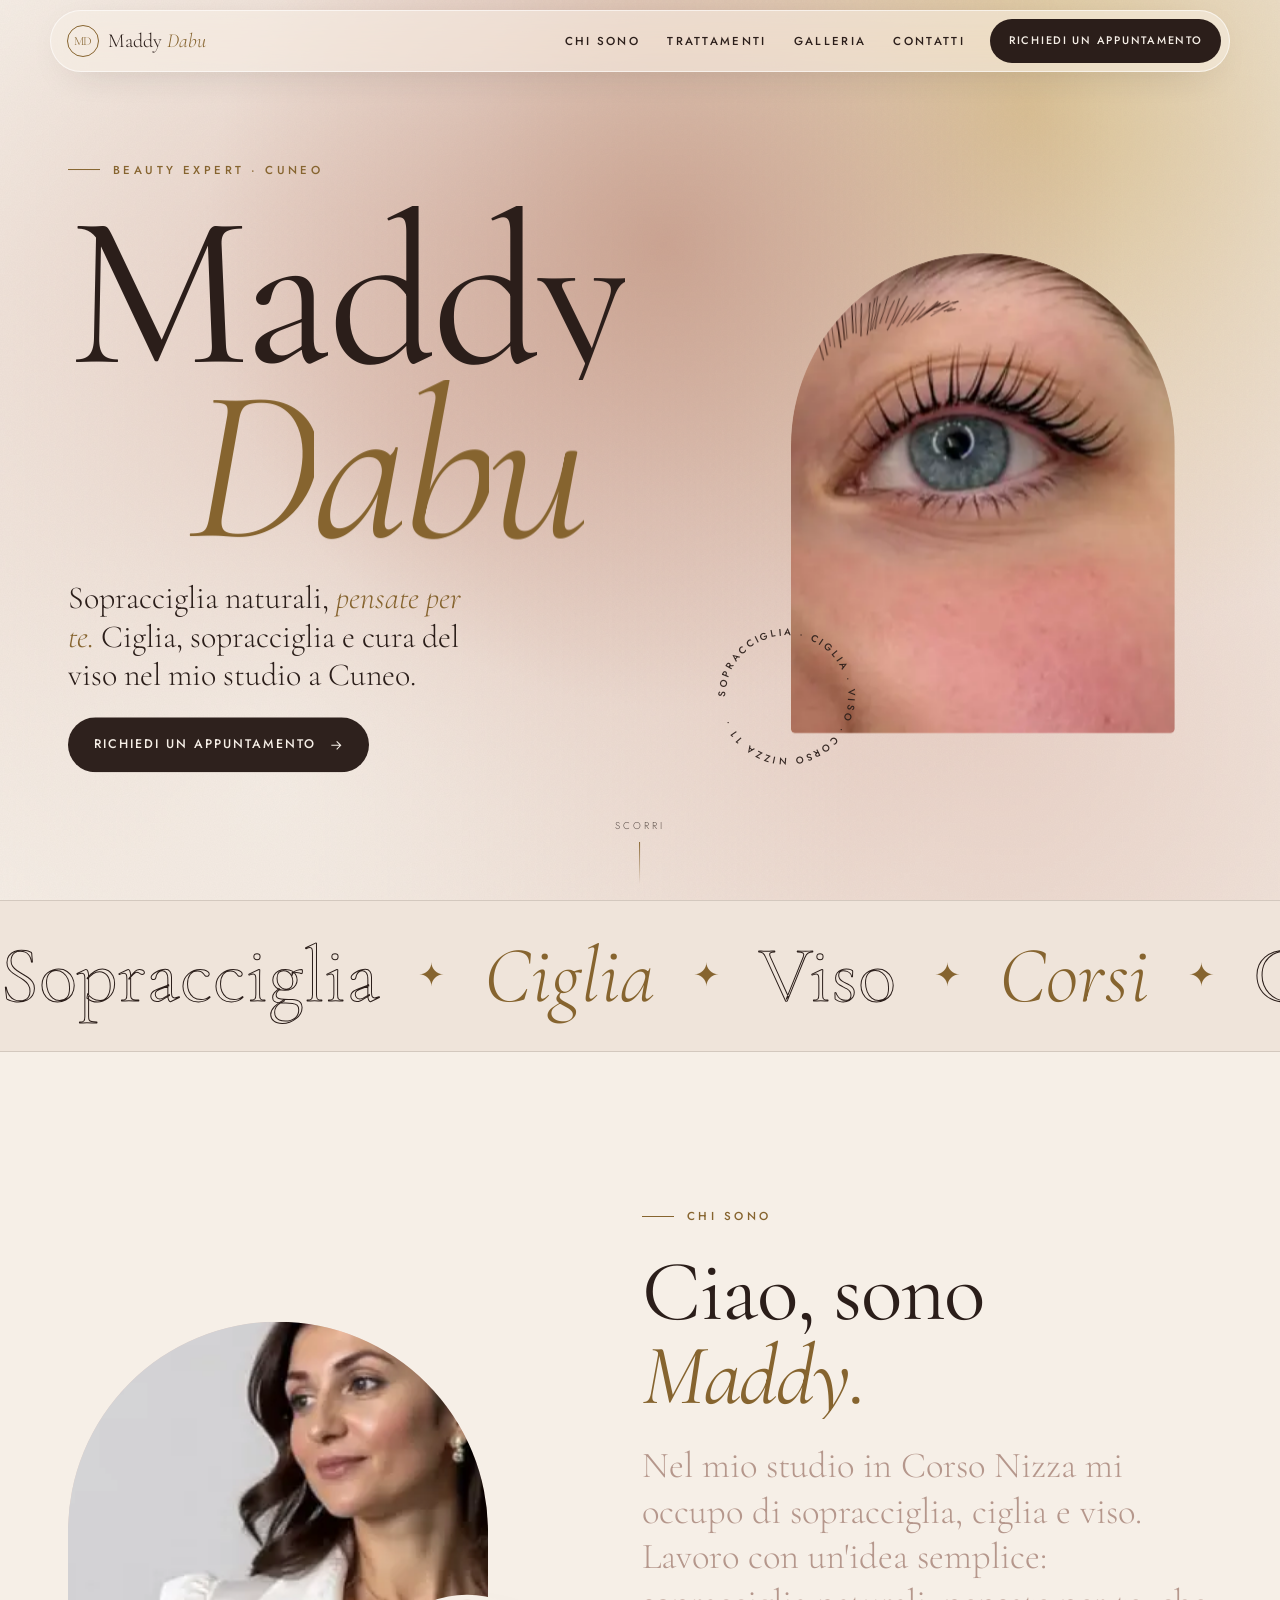
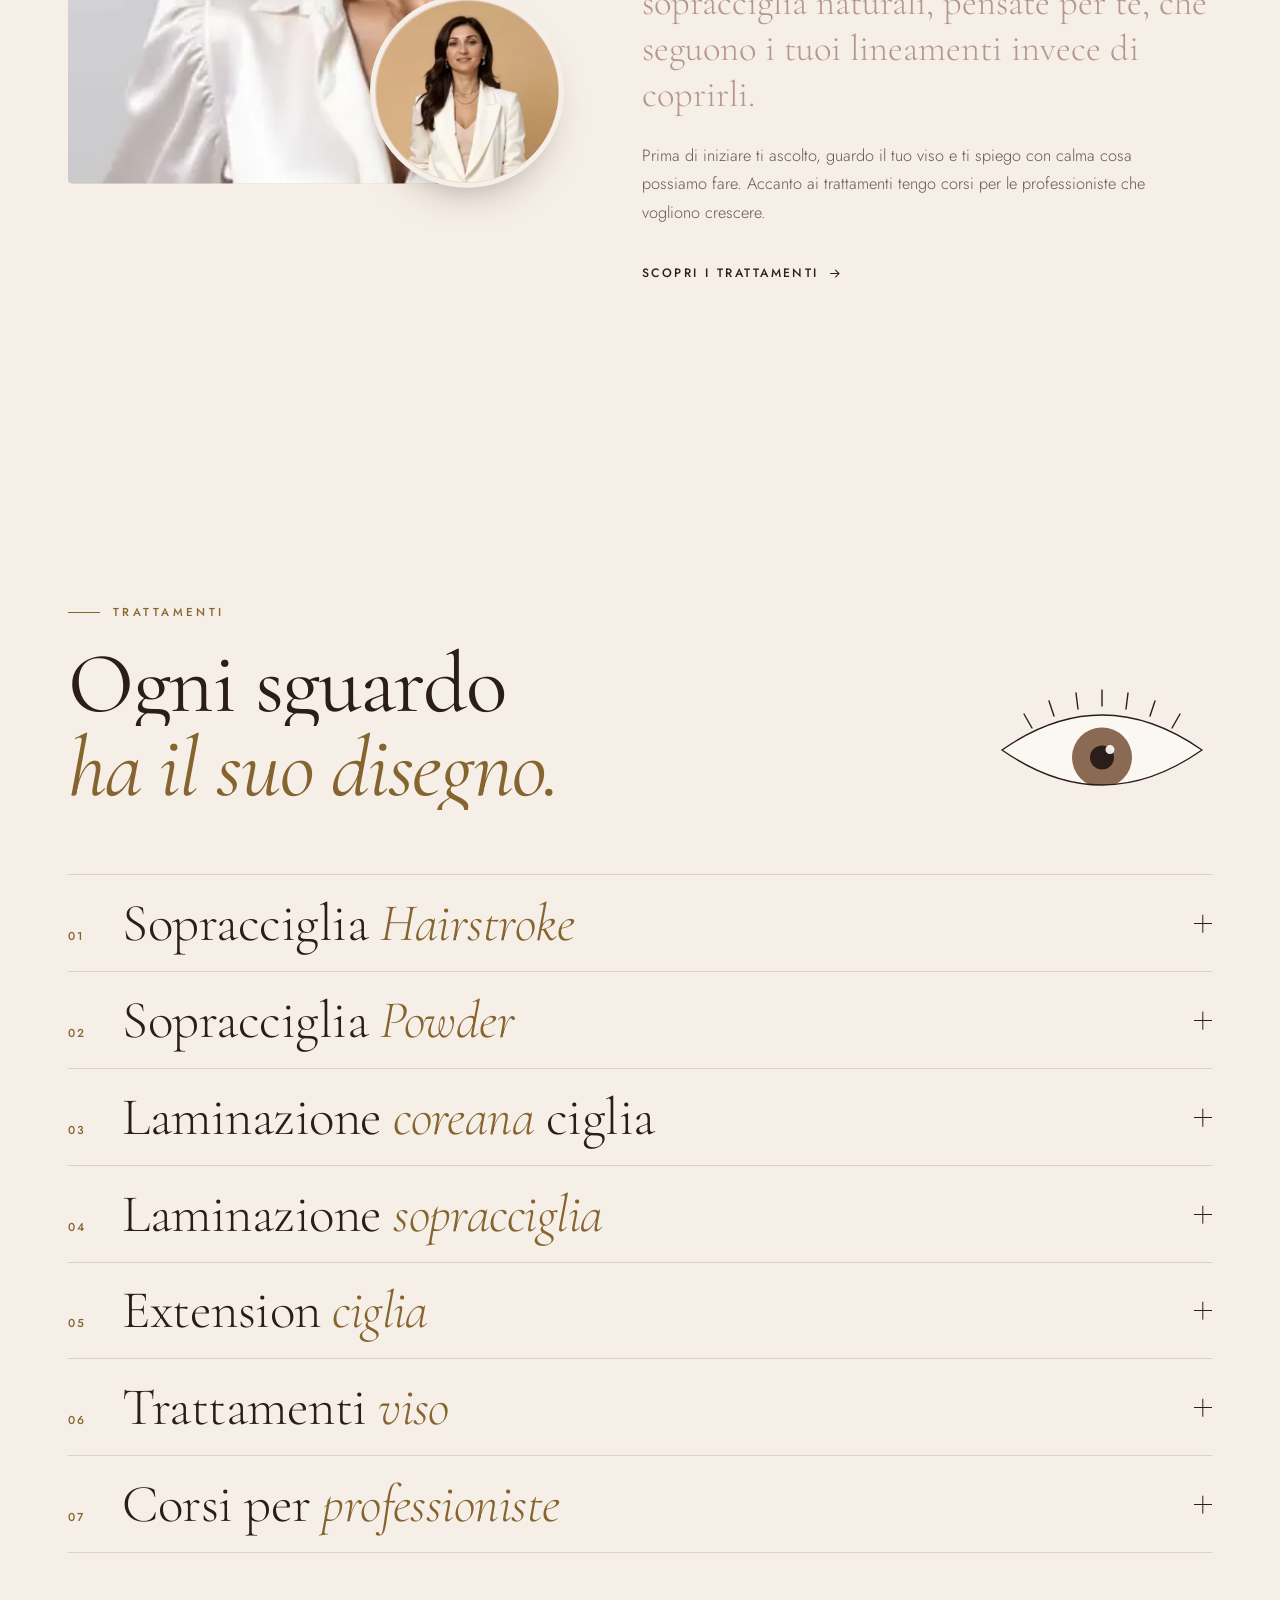
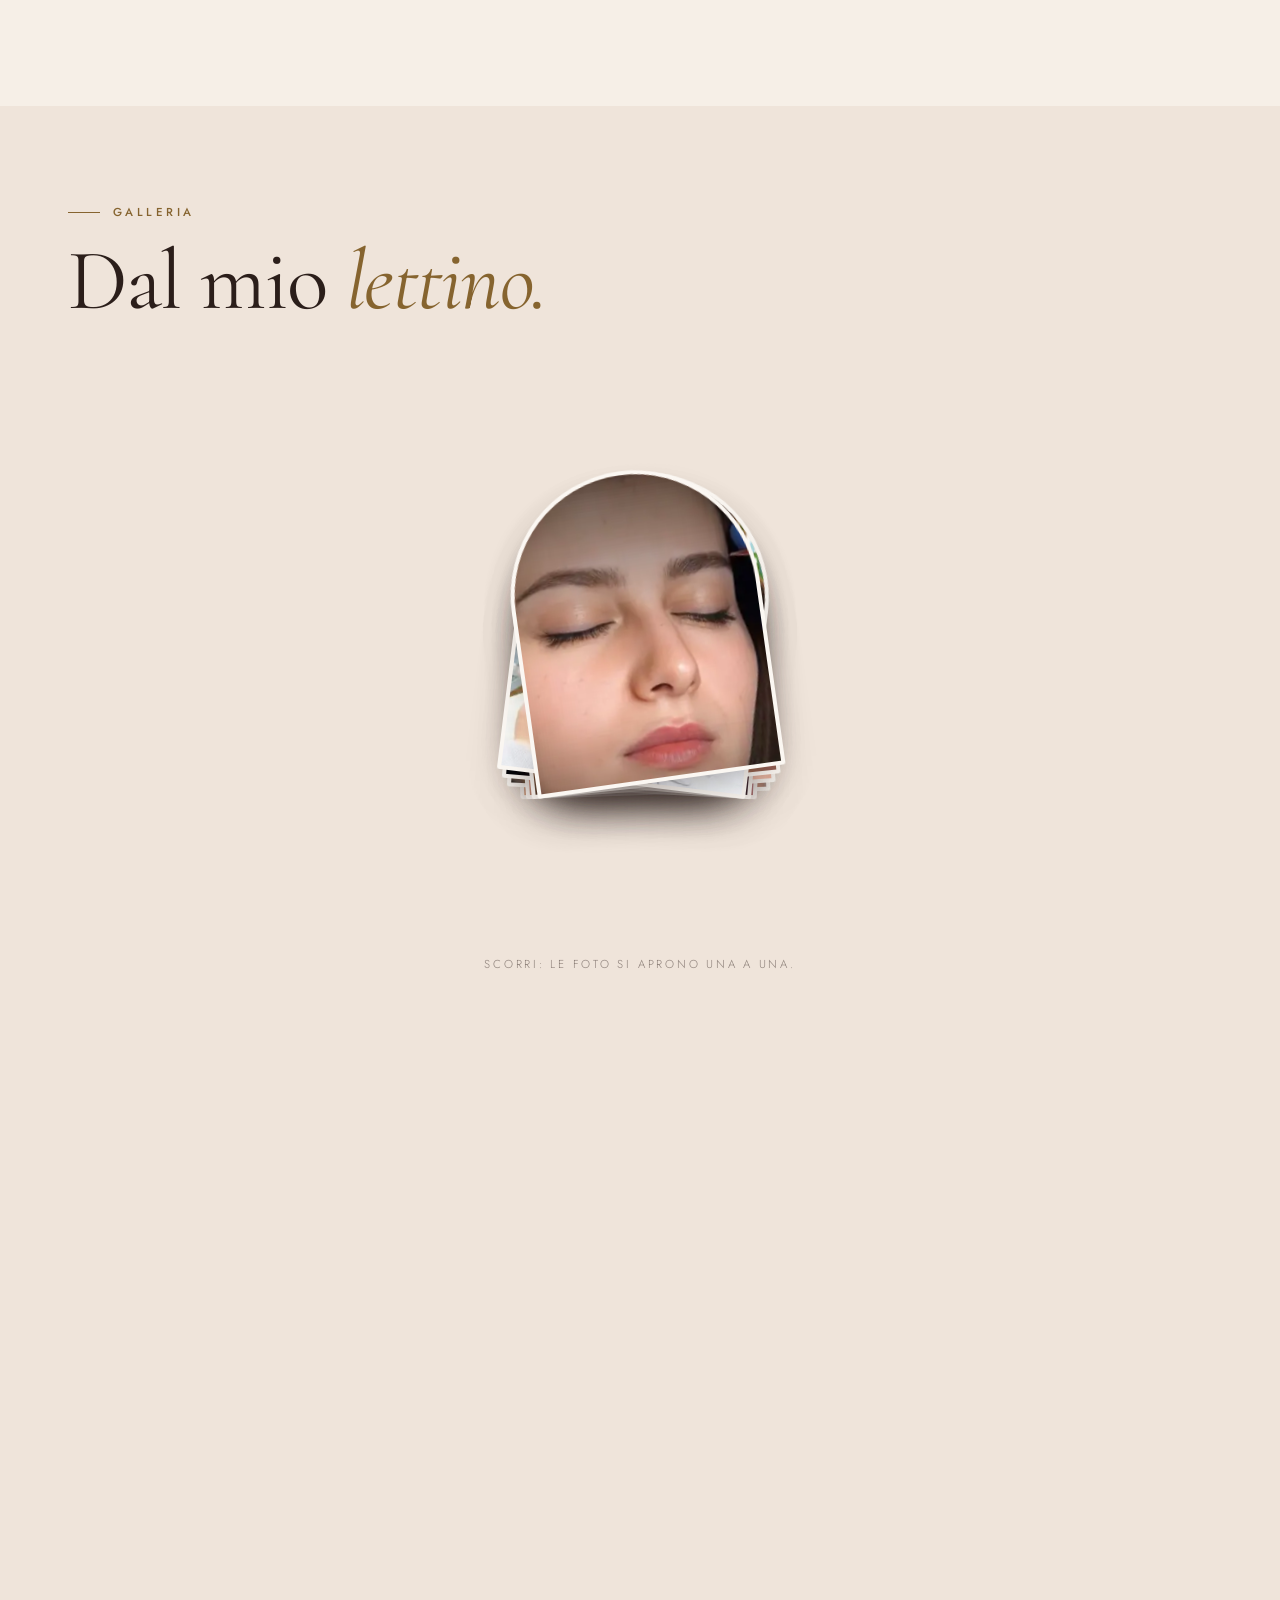
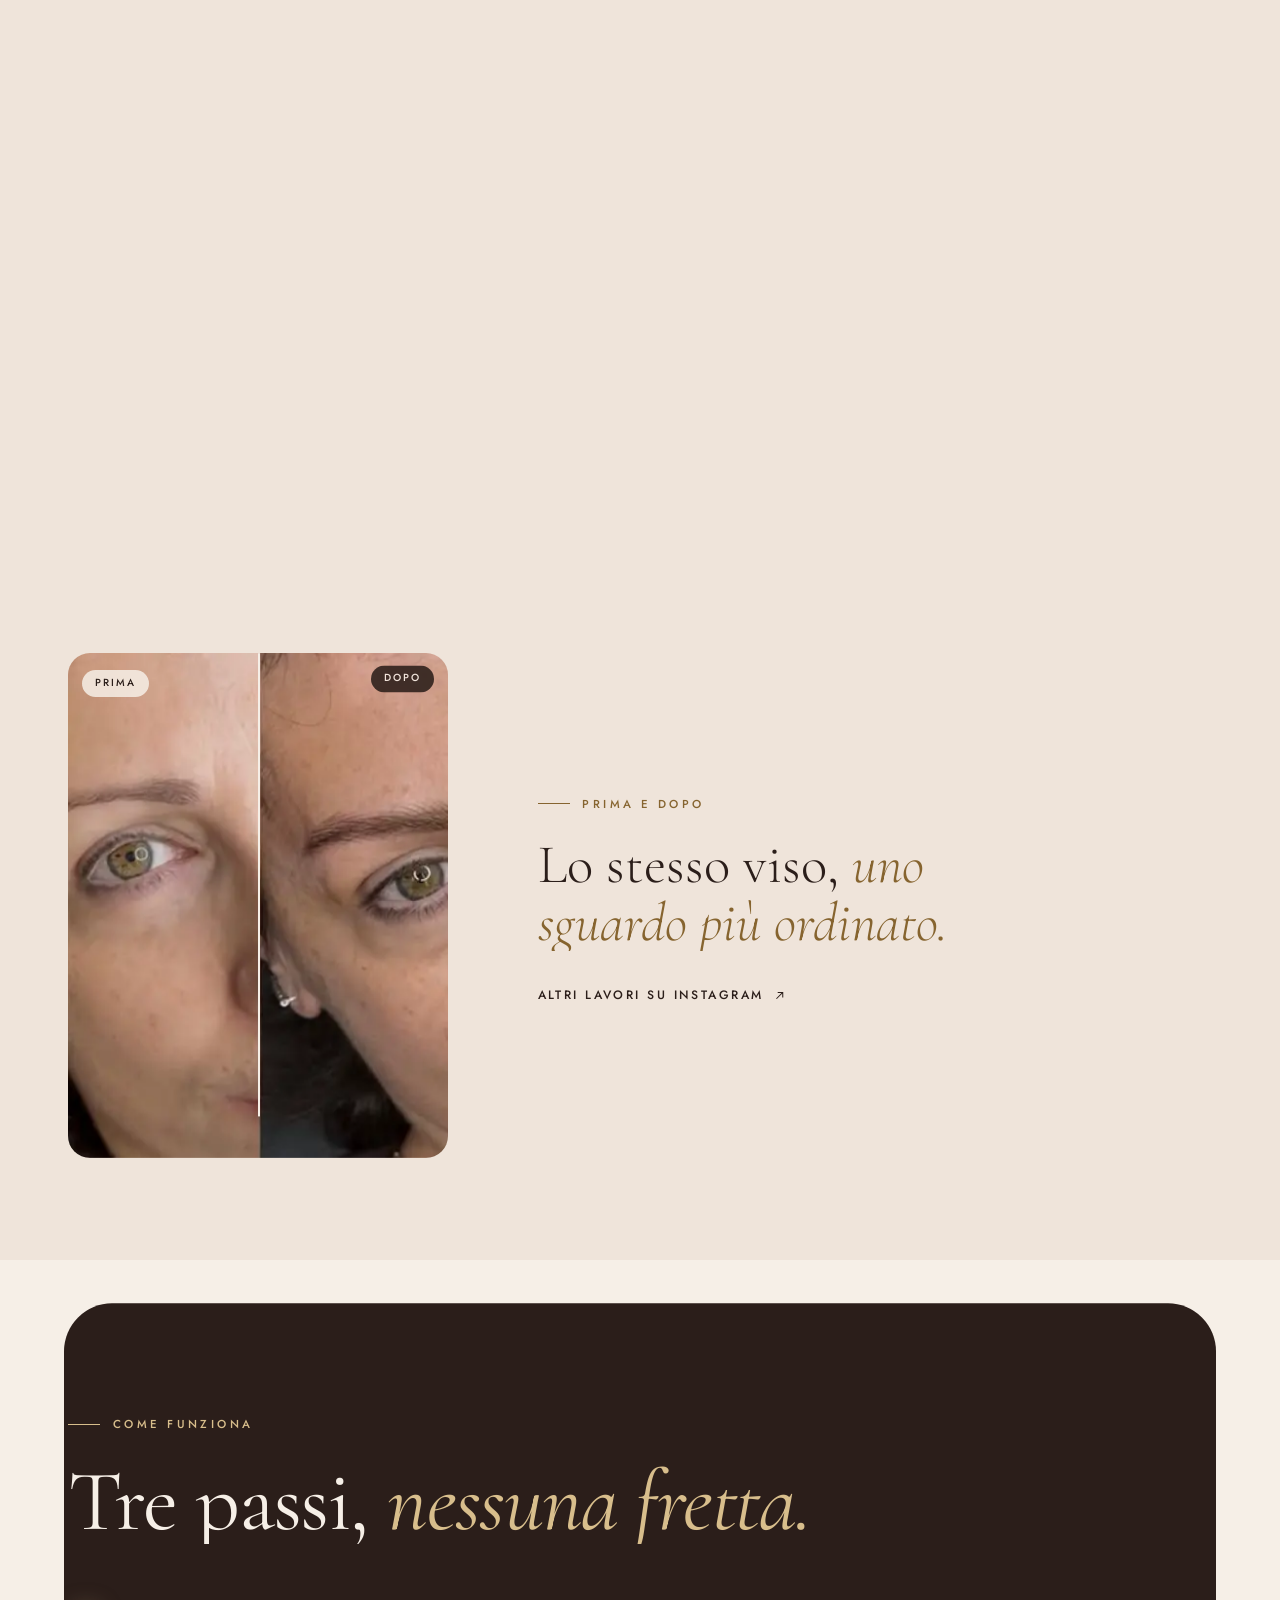
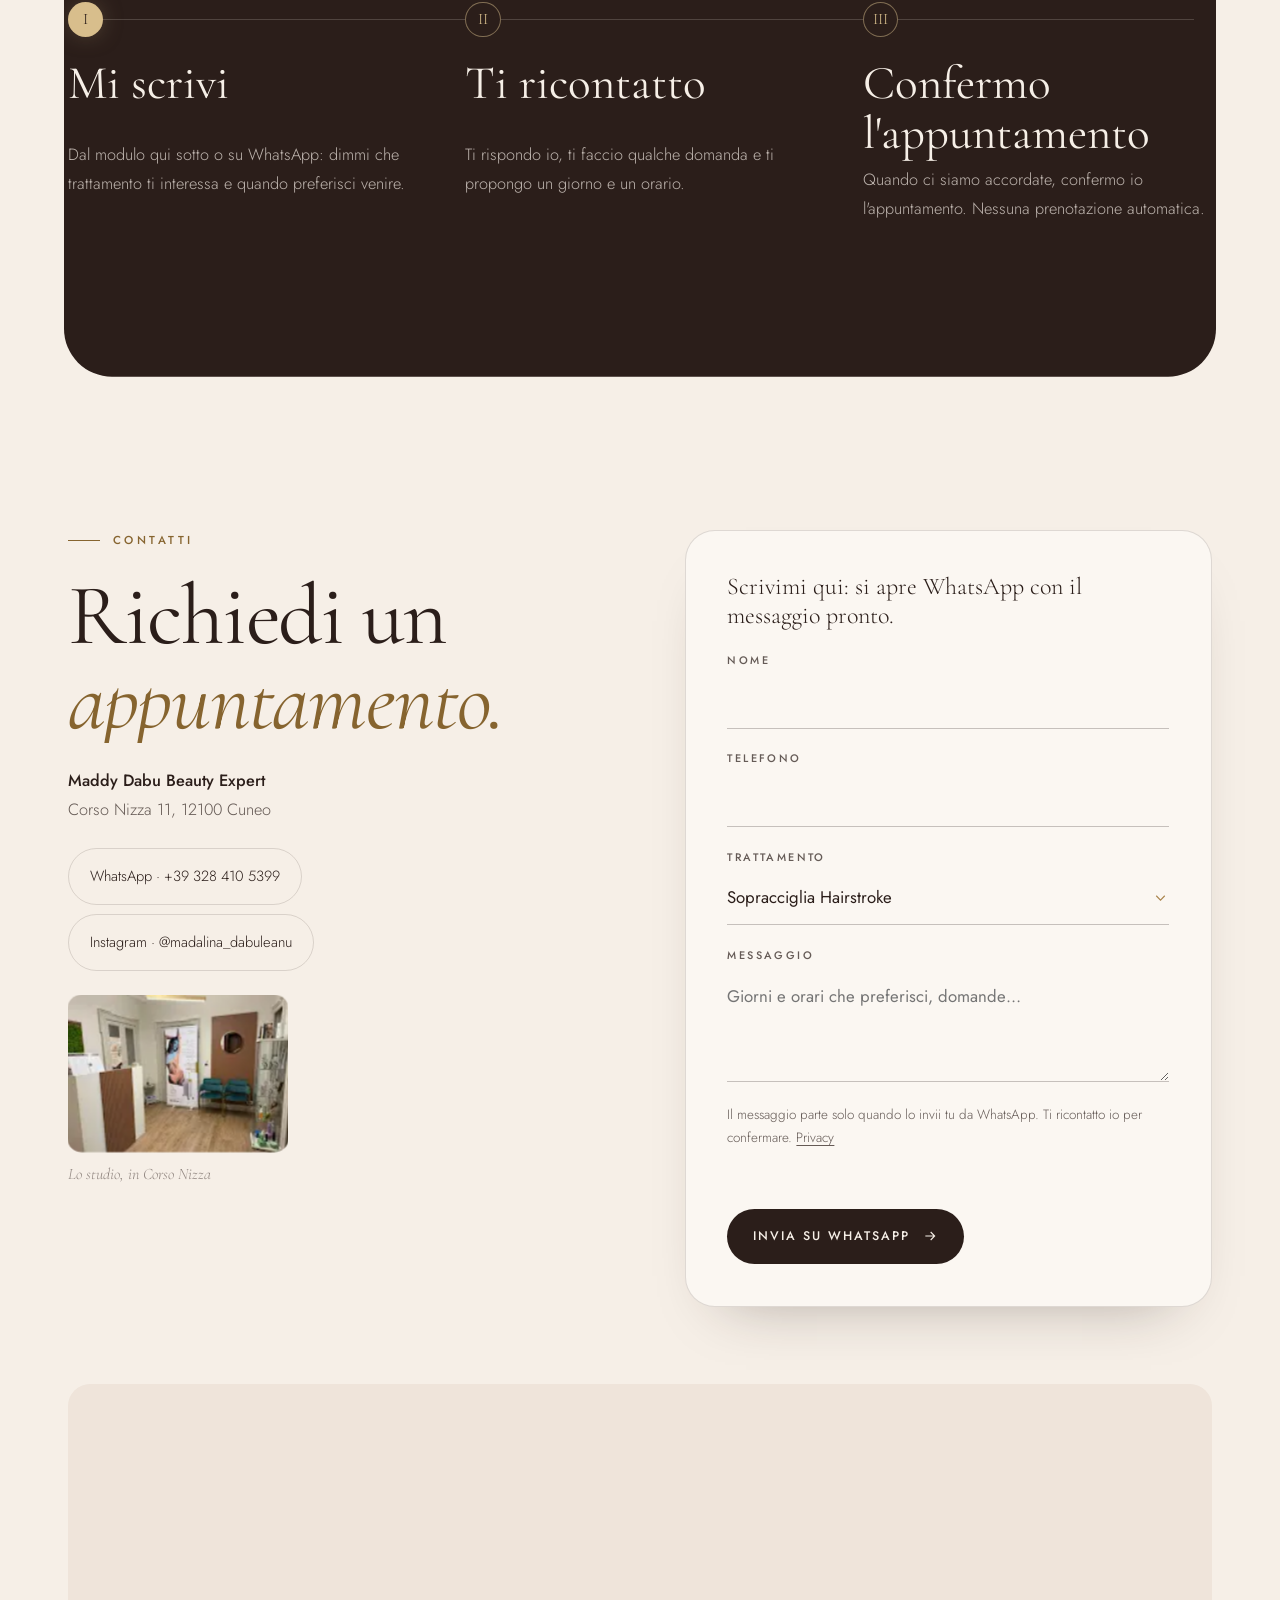
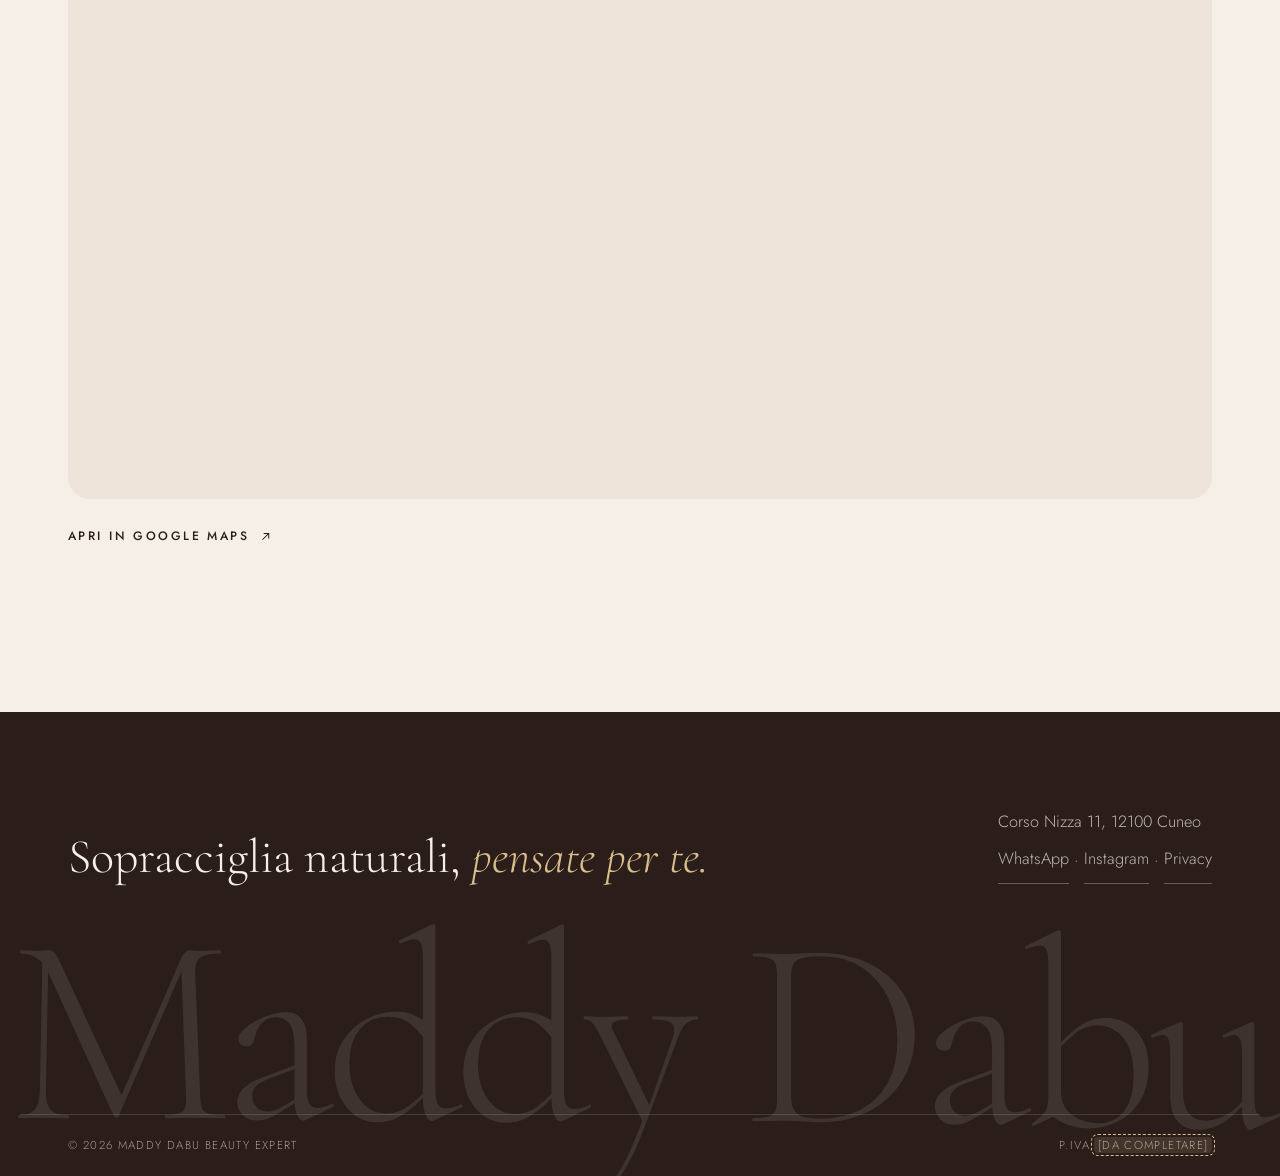
==== public/index.html @ 2e042cd7 "Bozza del sito one-page di Maddy Dabu Beauty Expert, Cuneo Intro con l'anello del monogramma che si " ====
<!doctype html>
<html lang="it">
<head>
<meta charset="utf-8">
<meta name="viewport" content="width=device-width, initial-scale=1, viewport-fit=cover">
<title>Maddy Dabu Beauty Expert | Centro estetico a Cuneo, sopracciglia e ciglia</title>
<meta name="description" content="Maddy Dabu Beauty Expert, centro estetico a Cuneo in Corso Nizza 11: sopracciglia hairstroke e powder, laminazione coreana, extension ciglia, trattamenti viso e corsi. Richiedi un appuntamento su WhatsApp.">
<meta name="robots" content="noindex, nofollow">
<meta name="theme-color" content="#F6EFE7">
<link rel="canonical" href="https://dominio-da-completare.example/">
<meta property="og:type" content="website">
<meta property="og:locale" content="it_IT">
<meta property="og:title" content="Maddy Dabu Beauty Expert · Cuneo">
<meta property="og:description" content="Sopracciglia naturali, pensate per te. Centro estetico in Corso Nizza 11, Cuneo.">
<meta property="og:image" content="https://dominio-da-completare.example/assets/img/og.jpg">
<meta property="og:image:width" content="1200">
<meta property="og:image:height" content="630">
<meta name="twitter:card" content="summary_large_image">
<link rel="icon" href="/favicon.ico" sizes="48x48">
<link rel="icon" href="/favicon-192.png" type="image/png" sizes="192x192">
<link rel="apple-touch-icon" href="/apple-touch-icon.png">
<link rel="preload" href="assets/fonts/cormorant-garamond-latin-wght-normal.woff2" as="font" type="font/woff2" crossorigin>
<link rel="preload" href="assets/fonts/cormorant-garamond-latin-wght-italic.woff2" as="font" type="font/woff2" crossorigin>
<link rel="preload" href="assets/fonts/jost-latin-wght-normal.woff2" as="font" type="font/woff2" crossorigin>
<link rel="preload" as="image" href="assets/img/occhio-ciglia-azzurro.webp" type="image/webp" fetchpriority="high">
<link rel="stylesheet" href="assets/css/style.css">
<script src="assets/js/avvio.js"></script>
<script type="application/ld+json">
{
  "@context": "https://schema.org",
  "@type": "BeautySalon",
  "name": "Maddy Dabu Beauty Expert",
  "description": "Centro estetico a Cuneo: sopracciglia hairstroke e powder, laminazione coreana, extension ciglia, trattamenti viso e corsi.",
  "address": { "@type": "PostalAddress", "streetAddress": "Corso Nizza 11", "postalCode": "12100", "addressLocality": "Cuneo", "addressRegion": "CN", "addressCountry": "IT" },
  "telephone": "+39 328 410 5399",
  "sameAs": ["https://www.instagram.com/madalina_dabuleanu/"],
  "image": "https://dominio-da-completare.example/assets/img/og.jpg",
  "url": "https://dominio-da-completare.example/"
}
</script>
</head>
<body>
<a class="salta" href="#contenuto">Vai al contenuto</a>

<div class="intro" aria-hidden="true">
  <svg class="intro-anello" viewBox="0 0 200 200"><circle cx="100" cy="100" r="90"/></svg>
  <p class="intro-md"><span>M</span><span>D</span></p>
  <p class="intro-nome">Maddy Dabu</p>
</div>

<header class="nav" id="nav">
  <div class="nav-in">
    <a class="nav-logo" href="#top"><span class="mono" aria-hidden="true">MD</span><span>Maddy <em>Dabu</em></span><span class="sr">Maddy Dabu, torna all'inizio</span></a>
    <nav class="nav-link" aria-label="Sezioni">
      <a href="#chi-sono">Chi sono</a><a href="#trattamenti">Trattamenti</a><a href="#galleria">Galleria</a><a href="#contatti">Contatti</a>
    </nav>
    <a class="btn btn--piccolo magnete" href="#richiesta"><span class="lungo">Richiedi un appuntamento</span><span class="corto">Richiedi</span></a>
    <button class="nav-menu" type="button" aria-label="Apri il menu" aria-expanded="false" aria-controls="menu"><span></span></button>
  </div>
</header>

<div class="menu" id="menu" role="dialog" aria-modal="true" aria-label="Menu">
  <button class="menu-chiudi" type="button" aria-label="Chiudi il menu">&times;</button>
  <a href="#chi-sono"><span>Chi sono</span></a>
  <a href="#trattamenti"><span>Trattamenti</span></a>
  <a href="#galleria"><span>Galleria</span></a>
  <a href="#come"><span>Come funziona</span></a>
  <a href="#contatti"><span><em>Contatti</em></span></a>
  <p>Corso Nizza 11 · Cuneo</p>
</div>

<div class="avanzamento" aria-hidden="true"><i></i></div>

<main id="contenuto">

<section class="hero" id="top" aria-labelledby="titolo">
  <canvas class="seta" aria-hidden="true"></canvas>
  <div class="hero-in">
    <p class="occhiello">Beauty Expert · Cuneo</p>
    <h1 id="titolo" class="hero-titolo"><span class="sr">Maddy Dabu Beauty Expert, centro estetico a Cuneo</span><span class="riga" data-lettere aria-hidden="true">Maddy</span><span class="riga riga--2" data-lettere aria-hidden="true"><em>Dabu</em></span></h1>
    <figure class="hero-foto">
      <div class="arco" data-parallasse="-8"><img src="assets/img/occhio-ciglia-azzurro.webp" width="390" height="448" alt="Primo piano di un occhio azzurro con ciglia curve e definite" fetchpriority="high"><svg class="sopracciglio" viewBox="0 0 400 120" aria-hidden="true" data-sopracciglio></svg></div>
      <svg class="giro" viewBox="0 0 200 200" aria-hidden="true"><defs><path id="giroTesto" d="M100 100 m-78 0 a78 78 0 1 1 156 0 a78 78 0 1 1 -156 0"/></defs><text><textPath href="#giroTesto">Sopracciglia · Ciglia · Viso · Corso Nizza 11 ·</textPath></text></svg>
    </figure>
    <div class="hero-testo">
      <p class="hero-frase">Sopracciglia naturali, <em>pensate per te.</em> Ciglia, sopracciglia e cura del viso nel mio studio a Cuneo.</p>
      <a class="btn magnete" href="#richiesta">Richiedi un appuntamento <svg viewBox="0 0 24 24" aria-hidden="true"><path d="M5 12h14M13 6l6 6-6 6"/></svg></a>
    </div>
  </div>
  <a class="scorri" href="#chi-sono" aria-label="Scorri alla sezione Chi sono"><span>Scorri</span><i></i></a>
</section>

<div class="nastro" aria-hidden="true">
  <div class="nastro-in">
    <span>Sopracciglia</span><b>✦</b><span><em>Ciglia</em></span><b>✦</b><span>Viso</span><b>✦</b><span><em>Corsi</em></span><b>✦</b><span>Cuneo</span><b>✦</b>
    <span>Sopracciglia</span><b>✦</b><span><em>Ciglia</em></span><b>✦</b><span>Viso</span><b>✦</b><span><em>Corsi</em></span><b>✦</b><span>Cuneo</span><b>✦</b>
  </div>
</div>

<section class="sez chi" id="chi-sono" aria-labelledby="chiTitolo">
  <div class="cont chi-griglia">
    <div class="chi-foto">
      <div class="arco arco--alto rivela" data-parallasse="-6"><img src="assets/img/maddy-ritratto.webp" width="300" height="305" loading="lazy" decoding="async" alt="Maddy Dabu, camicia di raso bianca, sorride guardando di lato"></div>
      <div class="chi-tondo" data-parallasse="10"><img src="assets/img/maddy-profilo.webp" width="255" height="255" loading="lazy" decoding="async" alt=""></div>
    </div>
    <div class="chi-testo">
      <p class="occhiello">Chi sono</p>
      <h2 class="titolo" id="chiTitolo" data-righe>Ciao, sono <em>Maddy.</em></h2>
      <p class="colora" data-colora>Nel mio studio in Corso Nizza mi occupo di sopracciglia, ciglia e viso. Lavoro con un'idea semplice: sopracciglia naturali, pensate per te, che seguono i tuoi lineamenti invece di coprirli.</p>
      <p class="testo">Prima di iniziare ti ascolto, guardo il tuo viso e ti spiego con calma cosa possiamo fare. Accanto ai trattamenti tengo corsi per le professioniste che vogliono crescere.</p>
      <a class="link" href="#trattamenti">Scopri i trattamenti <svg viewBox="0 0 24 24" aria-hidden="true"><path d="M5 12h14M13 6l6 6-6 6"/></svg></a>
    </div>
  </div>
</section>

<section class="sez tratt" id="trattamenti" aria-labelledby="trattTitolo">
  <div class="cont">
    <div class="tratt-testa">
      <div>
        <p class="occhiello">Trattamenti</p>
        <h2 class="titolo" id="trattTitolo" data-righe>Ogni sguardo <em>ha il suo disegno.</em></h2>
      </div>
      <svg class="occhio" viewBox="0 0 220 120" data-occhio aria-hidden="true">
        <defs><clipPath id="occhioForma"><path class="occhio-taglio" d="M10 60 Q110 -10 210 60 Q110 130 10 60 Z"/></clipPath></defs>
        <g clip-path="url(#occhioForma)">
          <rect width="220" height="120" class="occhio-bianco"/>
          <g class="occhio-iride"><circle cx="110" cy="60" r="30" class="iride"/><circle cx="110" cy="60" r="12" class="pupilla"/><circle cx="118" cy="52" r="4.5" class="riflesso"/></g>
          <rect class="palpebra" x="0" y="-130" width="220" height="130"/>
        </g>
        <path class="occhio-bordo" d="M10 60 Q110 -10 210 60 Q110 130 10 60 Z"/>
        <g class="ciglia"><path d="M40 38 l-8 -14"/><path d="M62 26 l-5 -15"/><path d="M86 19 l-2 -16"/><path d="M110 16 v-16"/><path d="M134 19 l2 -16"/><path d="M158 26 l5 -15"/><path d="M180 38 l8 -14"/></g>
      </svg>
    </div>
    <ol class="tratt-lista">
      <li class="voce" data-img="assets/img/sopracciglio-pelo.webp">
        <button type="button" aria-expanded="false"><span class="n">01</span><span class="nome">Sopracciglia <em>Hairstroke</em></span><span class="piu" aria-hidden="true"></span></button>
        <div class="voce-corpo"><div><img src="assets/img/sopracciglio-pelo.webp" width="390" height="440" loading="lazy" decoding="async" alt="Sopracciglio con effetto pelo dopo il trattamento hairstroke"><p>Trucco semipermanente a pelo: tratti sottili che imitano i peli veri, per riempire e ridisegnare senza effetto disegnato.</p></div></div>
      </li>
      <li class="voce" data-img="assets/img/sopracciglia-powder.webp">
        <button type="button" aria-expanded="false"><span class="n">02</span><span class="nome">Sopracciglia <em>Powder</em></span><span class="piu" aria-hidden="true"></span></button>
        <div class="voce-corpo"><div><img src="assets/img/sopracciglia-powder.webp" width="390" height="330" loading="lazy" decoding="async" alt="Sopracciglio con effetto polvere pettinato con lo scovolino"><p>Effetto polvere, sfumato e morbido, come un trucco leggero che resta anche al mattino.</p></div></div>
      </li>
      <li class="voce" data-img="assets/img/laminazione-ciglia.webp">
        <button type="button" aria-expanded="false"><span class="n">03</span><span class="nome">Laminazione <em>coreana</em> ciglia</span><span class="piu" aria-hidden="true"></span></button>
        <div class="voce-corpo"><div><img src="assets/img/laminazione-ciglia.webp" width="390" height="440" loading="lazy" decoding="async" alt="Ciglia naturali sollevate e curvate dopo la laminazione"><p>Solleva e incurva le ciglia naturali, per uno sguardo aperto senza bisogno di extension.</p></div></div>
      </li>
      <li class="voce">
        <button type="button" aria-expanded="false"><span class="n">04</span><span class="nome">Laminazione <em>sopracciglia</em></span><span class="piu" aria-hidden="true"></span></button>
        <div class="voce-corpo"><div><p>Pettina e fissa i peli nella direzione giusta: sopracciglia più piene e ordinate, con i tuoi peli.</p></div></div>
      </li>
      <li class="voce" data-img="assets/img/extension-ciglia.webp">
        <button type="button" aria-expanded="false"><span class="n">05</span><span class="nome">Extension <em>ciglia</em></span><span class="piu" aria-hidden="true"></span></button>
        <div class="voce-corpo"><div><img src="assets/img/extension-ciglia.webp" width="390" height="440" loading="lazy" decoding="async" alt="Occhio con extension ciglia lunghe e piene"><p>Ciglia applicate una a una, dal naturale al più intenso: l'effetto lo scegliamo insieme.</p></div></div>
      </li>
      <li class="voce" data-img="assets/img/trattamento-viso.webp">
        <button type="button" aria-expanded="false"><span class="n">06</span><span class="nome">Trattamenti <em>viso</em></span><span class="piu" aria-hidden="true"></span></button>
        <div class="voce-corpo"><div><img src="assets/img/trattamento-viso.webp" width="390" height="360" loading="lazy" decoding="async" alt="Pulizia del viso con spatola a ultrasuoni"><p>Pulizia e cura della pelle, con trattamenti scelti in base a com'è la tua pelle in quel momento.</p></div></div>
      </li>
      <li class="voce" data-img="assets/img/corsi-diplomate.webp">
        <button type="button" aria-expanded="false"><span class="n">07</span><span class="nome">Corsi per <em>professioniste</em></span><span class="piu" aria-hidden="true"></span></button>
        <div class="voce-corpo"><div><img src="assets/img/corsi-diplomate.webp" width="390" height="440" loading="lazy" decoding="async" alt="Tre professioniste con l'attestato alla fine di un corso"><p>Corsi di laminazione coreana e di extension ciglia, con teoria e pratica su modella.</p></div></div>
      </li>
    </ol>
    <div class="anteprima" aria-hidden="true"><img alt=""></div>
  </div>
</section>

<section class="gal" id="galleria" aria-labelledby="galTitolo">
  <div class="gal-scena">
    <div class="gal-testa cont">
      <p class="occhiello">Galleria</p>
      <h2 class="titolo" id="galTitolo">Dal mio <em>lettino.</em></h2>
    </div>
    <ul class="mazzo" data-mazzo>
      <li><img src="assets/img/occhio-verde.webp" width="179" height="224" loading="lazy" decoding="async" alt="Occhio verde con sopracciglio ridisegnato"></li>
      <li><img src="assets/img/sopracciglia-lentiggini.webp" width="390" height="420" loading="lazy" decoding="async" alt="Sopracciglia definite su un viso con lentiggini"></li>
      <li><img src="assets/img/ciglia-azzurre.webp" width="390" height="440" loading="lazy" decoding="async" alt="Occhio azzurro con ciglia sollevate"></li>
      <li><img src="assets/img/sopracciglia-definite.webp" width="390" height="340" loading="lazy" decoding="async" alt="Sopracciglia definite e simmetriche"></li>
      <li><img src="assets/img/sopracciglio-hairstroke-2.webp" width="390" height="320" loading="lazy" decoding="async" alt="Sopracciglio hairstroke visto di lato"></li>
      <li><img src="assets/img/maddy-al-lavoro.webp" width="390" height="440" loading="lazy" decoding="async" alt="Maddy al lavoro durante una laminazione ciglia"></li>
      <li><img src="assets/img/sopracciglia-occhi-chiusi.webp" width="390" height="400" loading="lazy" decoding="async" alt="Ragazza a occhi chiusi con sopracciglia ordinate e naturali"></li>
    </ul>
    <p class="gal-nota cont">Scorri: le foto si aprono una a una.</p>
  </div>
  <div class="cont prima-dopo">
    <figure class="pd-foto rivela"><img src="assets/img/prima-dopo-sopracciglia.webp" width="390" height="518" loading="lazy" decoding="async" alt="Confronto prima e dopo: a sinistra il sopracciglio prima, a destra il sopracciglio ridisegnato"><span class="pd-et pd-et--1">Prima</span><span class="pd-et pd-et--2">Dopo</span></figure>
    <div class="pd-testo">
      <p class="occhiello">Prima e dopo</p>
      <p class="pd-frase" data-righe>Lo stesso viso, <em>uno sguardo più ordinato.</em></p>
      <a class="link" href="https://www.instagram.com/madalina_dabuleanu/" target="_blank" rel="noopener">Altri lavori su Instagram <svg viewBox="0 0 24 24" aria-hidden="true"><path d="M7 17L17 7M9 7h8v8"/></svg></a>
    </div>
  </div>
</section>

<section class="sez come" id="come" aria-labelledby="comeTitolo">
  <div class="cont">
    <p class="occhiello">Come funziona</p>
    <h2 class="titolo" id="comeTitolo" data-righe>Tre passi, <em>nessuna fretta.</em></h2>
    <div class="filo-w" data-filo>
      <div class="filo" aria-hidden="true"><i></i><b></b></div>
      <ol class="passi">
        <li><span class="passo-n">I</span><h3>Mi scrivi</h3><p>Dal modulo qui sotto o su WhatsApp: dimmi che trattamento ti interessa e quando preferisci venire.</p></li>
        <li><span class="passo-n">II</span><h3>Ti ricontatto</h3><p>Ti rispondo io, ti faccio qualche domanda e ti propongo un giorno e un orario.</p></li>
        <li><span class="passo-n">III</span><h3>Confermo l'appuntamento</h3><p>Quando ci siamo accordate, confermo io l'appuntamento. Nessuna prenotazione automatica.</p></li>
      </ol>
    </div>
  </div>
</section>

<section class="sez contatti" id="contatti" aria-labelledby="contTitolo">
  <div class="cont cont-griglia">
    <div class="cont-testo">
      <p class="occhiello">Contatti</p>
      <h2 class="titolo" id="contTitolo" data-righe>Richiedi un <em>appuntamento.</em></h2>
      <address>
        <strong>Maddy Dabu Beauty Expert</strong><br>
        Corso Nizza 11, 12100 Cuneo
      </address>
      <ul class="cont-link">
        <li><a class="magnete" href="https://wa.me/393284105399" target="_blank" rel="noopener" data-wa>WhatsApp · +39 328 410 5399</a></li>
        <li><a class="magnete" href="https://www.instagram.com/madalina_dabuleanu/" target="_blank" rel="noopener">Instagram · @madalina_dabuleanu</a></li>
      </ul>
      <figure class="studio rivela"><img src="assets/img/ingresso-centro.webp" width="179" height="128" loading="lazy" decoding="async" alt="L'ingresso dello studio con le poltroncine e il bancone"><figcaption>Lo studio, in Corso Nizza</figcaption></figure>
    </div>
    <form class="modulo" id="richiesta" novalidate>
      <p class="modulo-titolo">Scrivimi qui: si apre WhatsApp con il messaggio pronto.</p>
      <div class="campo"><label for="f-nome">Nome</label><input id="f-nome" name="nome" type="text" autocomplete="given-name" required></div>
      <div class="campo"><label for="f-tel">Telefono</label><input id="f-tel" name="telefono" type="tel" autocomplete="tel" inputmode="tel"></div>
      <div class="campo"><label for="f-tratt">Trattamento</label>
        <select id="f-tratt" name="trattamento">
          <option>Sopracciglia Hairstroke</option>
          <option>Sopracciglia Powder</option>
          <option>Laminazione coreana ciglia</option>
          <option>Laminazione sopracciglia</option>
          <option>Extension ciglia</option>
          <option>Trattamenti viso</option>
          <option>Corsi per professioniste</option>
          <option>Non so ancora, mi serve un consiglio</option>
        </select>
      </div>
      <div class="campo"><label for="f-msg">Messaggio</label><textarea id="f-msg" name="messaggio" rows="3" placeholder="Giorni e orari che preferisci, domande…"></textarea></div>
      <p class="modulo-nota">Il messaggio parte solo quando lo invii tu da WhatsApp. Ti ricontatto io per confermare. <a href="privacy.html">Privacy</a></p>
      <p class="modulo-stato" role="status"></p>
      <button class="btn magnete" type="submit">Invia su WhatsApp <svg viewBox="0 0 24 24" aria-hidden="true"><path d="M5 12h14M13 6l6 6-6 6"/></svg></button>
    </form>
  </div>
  <div class="cont mappa-w">
    <div class="mappa" data-mappa data-src="https://www.google.com/maps?q=Corso+Nizza+11,+12100+Cuneo+CN&amp;output=embed">
      <p>Mappa di Corso Nizza 11, Cuneo</p>
    </div>
    <a class="link" href="https://www.google.com/maps/search/?api=1&amp;query=Corso+Nizza+11+12100+Cuneo" target="_blank" rel="noopener">Apri in Google Maps <svg viewBox="0 0 24 24" aria-hidden="true"><path d="M7 17L17 7M9 7h8v8"/></svg></a>
  </div>
</section>

</main>

<footer class="piede">
  <div class="cont piede-alto">
    <p class="piede-frase">Sopracciglia naturali, <em>pensate per te.</em></p>
    <p>Corso Nizza 11, 12100 Cuneo<br><a href="https://wa.me/393284105399" target="_blank" rel="noopener">WhatsApp</a> · <a href="https://www.instagram.com/madalina_dabuleanu/" target="_blank" rel="noopener">Instagram</a> · <a href="privacy.html">Privacy</a></p>
  </div>
  <p class="piede-nome" aria-hidden="true" data-piede>Maddy Dabu</p>
  <div class="cont piede-basso"><span>© <span data-anno>2026</span> Maddy Dabu Beauty Expert</span><span>P.IVA <span class="segnaposto">[da completare]</span></span></div>
</footer>

<a class="wa-fisso" href="#richiesta" aria-label="Richiedi un appuntamento">Richiedi un appuntamento</a>
<div class="cursore via" aria-hidden="true"><span>Vedi</span></div>

<script src="assets/js/vendor/gsap.min.js" defer></script>
<script src="assets/js/vendor/ScrollTrigger.min.js" defer></script>
<script src="assets/js/vendor/SplitText.min.js" defer></script>
<script src="assets/js/seta.js" defer></script>
<script src="assets/js/occhio.js" defer></script>
<script src="assets/js/main.js" defer></script>
<script src="assets/js/animazioni.js" defer></script>
</body>
</html>
---- public/assets/css/style.css ----
@font-face { font-family: 'Cormorant Garamond'; font-style: normal; font-weight: 300 700; font-display: swap; src: url('../fonts/cormorant-garamond-latin-wght-normal.woff2') format('woff2'); }
@font-face { font-family: 'Cormorant Garamond'; font-style: italic; font-weight: 300 700; font-display: swap; src: url('../fonts/cormorant-garamond-latin-wght-italic.woff2') format('woff2'); }
@font-face { font-family: 'Jost'; font-style: normal; font-weight: 100 900; font-display: swap; src: url('../fonts/jost-latin-wght-normal.woff2') format('woff2'); }

:root {
  --crema: #F6EFE7;
  --crema-2: #EFE4DA;
  --cipria: #E8CFC4;
  --cipria-2: #D9B3A6;
  --cacao: #2B1E1A;
  --cacao-2: rgba(43, 30, 26, .72);
  --cacao-3: rgba(43, 30, 26, .5);
  --oro: #86642F;
  --oro-tratto: #A9844C;
  --oro-chiaro: #D8BE8C;
  --linea: rgba(43, 30, 26, .14);
  --serif: 'Cormorant Garamond', 'Cormorant', Garamond, 'Times New Roman', serif;
  --sans: 'Jost', 'Futura', 'Helvetica Neue', Arial, sans-serif;
  --gut: max(20px, env(safe-area-inset-left, 0px));
  --gut-d: max(20px, env(safe-area-inset-right, 0px));
  --r: 22px;
  --ease: cubic-bezier(.22, .9, .25, 1);
}
@media (min-width: 900px) { :root { --gut: max(48px, env(safe-area-inset-left, 0px)); --gut-d: max(48px, env(safe-area-inset-right, 0px)); } }

*, *::before, *::after { box-sizing: border-box; }
html { -webkit-text-size-adjust: 100%; scroll-behavior: smooth; }
body { margin: 0; background: var(--crema); color: var(--cacao); font-family: var(--sans); font-weight: 300; font-size: 1.02rem; line-height: 1.75; -webkit-font-smoothing: antialiased; overflow-x: clip; }
img { display: block; max-width: 100%; height: auto; }
a { color: inherit; text-decoration: none; }
button, input, select, textarea { font: inherit; color: inherit; }
h1, h2, h3, p, ul, ol, figure, address { margin: 0; }
ul, ol { padding: 0; list-style: none; }
em { font-style: italic; }
address { font-style: normal; }
:focus-visible { outline: 2px solid var(--oro); outline-offset: 4px; border-radius: 6px; }
.salta { position: fixed; left: 12px; top: -60px; z-index: 300; background: var(--cacao); color: var(--crema); padding: .6rem 1rem; border-radius: 999px; }
.salta:focus { top: 12px; }
.segnaposto { background: rgba(169, 132, 76, .16); outline: 1px dashed var(--oro); outline-offset: 2px; border-radius: 4px; padding: 0 .3em; }

.cont { width: 100%; max-width: 1240px; margin-inline: auto; padding-left: var(--gut); padding-right: var(--gut-d); }
.sez { position: relative; padding-block: clamp(5rem, 4rem + 7vw, 10rem); }
.occhiello { display: inline-flex; align-items: center; gap: .8rem; font-size: .72rem; font-weight: 500; letter-spacing: .3em; text-transform: uppercase; color: var(--oro); }
.occhiello::before { content: ""; width: 2rem; height: 1px; background: currentColor; }
.titolo { font-family: var(--serif); font-weight: 400; font-size: clamp(2.7rem, 1.7rem + 4.6vw, 5.8rem); line-height: .98; letter-spacing: -0.015em; text-wrap: balance; }
.titolo em, .hero-frase em, .pd-frase em, .piede-frase em { color: var(--oro); }
.testo { color: var(--cacao-2); max-width: 32rem; }

.btn { position: relative; display: inline-flex; align-items: center; gap: .75rem; padding: 1.05rem 1.6rem; border-radius: 999px; background: var(--cacao); color: var(--crema); border: 0; cursor: pointer; font-size: .78rem; font-weight: 500; letter-spacing: .16em; text-transform: uppercase; overflow: hidden; isolation: isolate; }
.btn::before { content: ""; position: absolute; inset: 0; z-index: -1; border-radius: inherit; background: var(--oro); transform: translateY(101%); transition: transform .6s var(--ease); }
.btn:hover::before { transform: none; }
.btn svg { width: 1rem; height: 1rem; fill: none; stroke: currentColor; stroke-width: 1.6; transition: transform .5s var(--ease); }
.btn:hover svg { transform: translateX(4px); }
.btn--piccolo { padding: .78rem 1.15rem; font-size: .68rem; white-space: nowrap; }
.link { display: inline-flex; align-items: center; gap: .55rem; font-size: .76rem; font-weight: 500; letter-spacing: .2em; text-transform: uppercase; color: var(--cacao); padding-block: .4rem; background: linear-gradient(var(--oro), var(--oro)) 0 100% / 0 1px no-repeat; transition: background-size .6s var(--ease); }
.link:hover { background-size: 100% 1px; }
.link svg { width: .95rem; height: .95rem; fill: none; stroke: currentColor; stroke-width: 1.6; }

/* ── INTRO: l'anello del logo si disegna, poi l'occhio si apre sull'hero ── */
.intro { display: none; }
html.js .intro {
  position: fixed; inset: 0; z-index: 200; display: grid; place-items: center; background: var(--crema);
  --apre: 0px;
  -webkit-mask: linear-gradient(#000 0 0), url("data:image/svg+xml,%3Csvg xmlns='http://www.w3.org/2000/svg' viewBox='0 0 200 100'%3E%3Cpath d='M0 50 Q100 -40 200 50 Q100 140 0 50 Z'/%3E%3C/svg%3E") center / var(--apre) calc(var(--apre) * .5) no-repeat;
  -webkit-mask-composite: xor;
  mask: linear-gradient(#000 0 0), url("data:image/svg+xml,%3Csvg xmlns='http://www.w3.org/2000/svg' viewBox='0 0 200 100'%3E%3Cpath d='M0 50 Q100 -40 200 50 Q100 140 0 50 Z'/%3E%3C/svg%3E") center / var(--apre) calc(var(--apre) * .5) no-repeat;
  mask-composite: exclude;
}
html.no-intro .intro { display: none; }
.intro-anello { position: absolute; width: min(56vw, 260px); height: auto; overflow: visible; }
.intro-anello circle { fill: none; stroke: var(--oro-tratto); stroke-width: 1.2; stroke-dasharray: 566; stroke-dashoffset: 566; transform: rotate(-90deg); transform-origin: 100px 100px; }
.intro-md { position: relative; display: flex; font-family: var(--serif); font-size: clamp(4rem, 18vw, 7rem); line-height: 1; color: var(--cacao); }
.intro-md span { display: inline-block; }
.intro-md span + span { margin-left: -.08em; font-style: italic; color: var(--oro); }
.intro-nome { position: absolute; top: calc(50% + min(28vw, 130px) + 1.6rem); font-size: .74rem; letter-spacing: .5em; text-transform: uppercase; color: var(--cacao-2); }

/* ── NAV ── */
.nav { position: fixed; z-index: 60; top: max(10px, env(safe-area-inset-top, 0px)); left: 50%; translate: -50% 0; width: min(1180px, calc(100% - 20px)); transition: width .8s var(--ease); }
.nav-in { display: flex; align-items: center; gap: .6rem; padding: .5rem .5rem .5rem 1rem; border-radius: 999px; background: rgba(246, 239, 231, .6); border: 1px solid rgba(255, 255, 255, .6); -webkit-backdrop-filter: blur(16px) saturate(1.3); backdrop-filter: blur(16px) saturate(1.3); box-shadow: 0 10px 40px -24px rgba(43, 30, 26, .45); }
.nav.stretta { width: min(860px, calc(100% - 20px)); }
.nav-logo { display: inline-flex; align-items: center; gap: .55rem; font-family: var(--serif); font-size: 1.25rem; line-height: 1; margin-right: auto; white-space: nowrap; }
.nav-logo em { color: var(--oro); }
.mono { display: inline-grid; place-items: center; width: 2rem; height: 2rem; border-radius: 50%; border: 1px solid var(--oro); font-size: .78rem; letter-spacing: -.02em; color: var(--oro); }
.nav-link { display: none; gap: 1.7rem; font-size: .72rem; font-weight: 500; letter-spacing: .2em; text-transform: uppercase; margin-right: 1rem; }
.nav-link a { position: relative; padding-block: .3rem; }
.nav-link a::after { content: ""; position: absolute; left: 0; right: 0; bottom: 0; height: 1px; background: var(--oro); transform: scaleX(0); transform-origin: right; transition: transform .5s var(--ease); }
.nav-link a:hover::after { transform: scaleX(1); transform-origin: left; }
.nav-menu { display: inline-grid; place-items: center; width: 2.75rem; height: 2.75rem; border-radius: 50%; border: 1px solid var(--linea); background: transparent; cursor: pointer; }
.nav-menu span { display: block; width: 1rem; height: 1px; background: currentColor; box-shadow: 0 -4px 0 currentColor, 0 4px 0 currentColor; }
.corto { display: none; }
@media (max-width: 520px) { .lungo { display: none; } .corto { display: inline; } .nav-logo > span:last-child { display: none; } }
@media (min-width: 1000px) { .nav-link { display: flex; } .nav-menu { display: none; } }

.menu { position: fixed; inset: 0; z-index: 70; display: flex; flex-direction: column; justify-content: center; gap: 1.4rem; padding: 6rem var(--gut-d) 3rem var(--gut); background: var(--crema); clip-path: circle(0% at calc(100% - 40px) 36px); transition: clip-path .9s cubic-bezier(.76, 0, .24, 1); visibility: hidden; }
.menu.aperto { clip-path: circle(150% at calc(100% - 40px) 36px); visibility: visible; }
.menu a { display: block; overflow: hidden; font-family: var(--serif); font-size: clamp(2.6rem, 12vw, 4rem); line-height: 1.05; }
.menu a span { display: inline-block; transform: translateY(110%); transition: transform .8s var(--ease); }
.menu a em { color: var(--oro); }
.menu.aperto a span { transform: none; }
.menu a:nth-of-type(2) span { transition-delay: .05s; } .menu a:nth-of-type(3) span { transition-delay: .1s; } .menu a:nth-of-type(4) span { transition-delay: .15s; } .menu a:nth-of-type(5) span { transition-delay: .2s; }
.menu p { margin-top: 1.2rem; font-size: .76rem; letter-spacing: .24em; text-transform: uppercase; color: var(--cacao-2); }
.menu-chiudi { position: absolute; top: max(16px, env(safe-area-inset-top, 0px)); right: var(--gut-d); width: 2.9rem; height: 2.9rem; border-radius: 50%; border: 1px solid var(--linea); background: none; font-size: 1.4rem; line-height: 1; cursor: pointer; }

.avanzamento { position: fixed; left: 0; right: 0; top: 0; z-index: 80; height: 2px; pointer-events: none; }
.avanzamento i { display: block; height: 100%; background: linear-gradient(90deg, var(--oro-chiaro), var(--oro)); transform-origin: left; transform: scaleX(var(--p, 0)); }

/* ── HERO ── */
.hero { position: relative; min-height: 100vh; min-height: 100svh; overflow: hidden; isolation: isolate; display: grid; align-items: center; padding-block: 6.5rem 4.5rem; }
.seta { position: absolute; inset: 0; z-index: -1; width: 100%; height: 100%; }
.hero::after { content: ""; position: absolute; inset: 0; z-index: -1; pointer-events: none; opacity: .5; background-image: url("data:image/svg+xml,%3Csvg xmlns='http://www.w3.org/2000/svg' width='160' height='160'%3E%3Cfilter id='n'%3E%3CfeTurbulence type='fractalNoise' baseFrequency='.85' numOctaves='2' stitchTiles='stitch'/%3E%3CfeColorMatrix values='0 0 0 0 .17 0 0 0 0 .12 0 0 0 0 .1 0 0 0 .09 0'/%3E%3C/filter%3E%3Crect width='100%25' height='100%25' filter='url(%23n)'/%3E%3C/svg%3E"); }
.hero-in { position: relative; width: 100%; max-width: 1240px; margin-inline: auto; padding-left: var(--gut); padding-right: var(--gut-d); display: grid; grid-template-columns: 1fr; gap: 1.4rem; }
.hero-titolo { position: relative; z-index: 2; font-family: var(--serif); font-weight: 400; font-size: clamp(5.4rem, 29vw, 15rem); line-height: .8; letter-spacing: -0.03em; pointer-events: none; }
.hero-titolo .riga { display: block; }
.hero-titolo .riga--2 { padding-left: .55em; color: var(--oro); }
.hero-foto { position: relative; justify-self: end; width: min(62vw, 340px); margin-top: -3.4rem; }
.arco { position: relative; overflow: hidden; border-radius: 999px 999px var(--r) var(--r); aspect-ratio: 4 / 5; background: var(--cipria); }
.arco img { width: 100%; height: 100%; object-fit: cover; }
.hero-foto .arco img { transform-origin: 50% 40%; }
.sopracciglio { position: absolute; left: 3%; top: 3%; width: 82%; height: auto; z-index: 2; overflow: visible; pointer-events: none; mix-blend-mode: multiply; rotate: -4deg; }
.sopracciglio path { fill: none; stroke: #4a3026; stroke-linecap: round; }
.giro { position: absolute; left: -22%; bottom: -10%; width: 42%; height: auto; z-index: 3; animation: gira 22s linear infinite; }
.giro text { font-family: var(--sans); font-size: 12.5px; font-weight: 500; letter-spacing: 3.2px; text-transform: uppercase; fill: var(--cacao); }
@keyframes gira { to { transform: rotate(360deg); } }
.hero-testo { display: grid; gap: 1.4rem; max-width: 26rem; }
.hero-frase { font-family: var(--serif); font-size: clamp(1.45rem, 1.2rem + 1vw, 2rem); line-height: 1.2; }
.hero .btn { justify-self: start; }
.scorri { position: absolute; left: 50%; bottom: max(1rem, env(safe-area-inset-bottom, 0px)); translate: -50% 0; display: grid; justify-items: center; gap: .5rem; font-size: .62rem; letter-spacing: .3em; text-transform: uppercase; color: var(--cacao-2); }
.scorri i { display: block; width: 1px; height: 2.6rem; background: linear-gradient(var(--oro), transparent); transform-origin: top; animation: scendi 2.2s ease-in-out infinite; }
@keyframes scendi { 0% { transform: scaleY(0); } 50% { transform: scaleY(1); transform-origin: top; } 51% { transform-origin: bottom; } 100% { transform: scaleY(0); transform-origin: bottom; } }
@media (max-width: 899px) { .scorri { display: none; } }
@media (min-width: 900px) {
  .hero-in { grid-template-columns: 1.25fr .9fr; grid-template-areas: "occ occ" "tit foto" "txt foto"; column-gap: 3rem; row-gap: 1.6rem; align-items: end; }
  .hero-in .occhiello { grid-area: occ; }
  .hero-titolo { grid-area: tit; font-size: clamp(8rem, 17vw, 16rem); }
  .hero-foto { grid-area: foto; width: min(30vw, 400px); margin-top: 0; justify-self: center; align-self: center; }
  .hero-testo { grid-area: txt; }
}

/* ── NASTRO ── */
.nastro { overflow: hidden; padding-block: clamp(1.2rem, 3vw, 2.2rem); border-block: 1px solid var(--linea); background: var(--crema-2); }
.nastro-in { display: flex; align-items: center; gap: clamp(1.2rem, 3vw, 2.6rem); width: max-content; padding-right: clamp(1.2rem, 3vw, 2.6rem); font-family: var(--serif); font-size: clamp(2.6rem, 1.8rem + 4vw, 5.6rem); line-height: 1; white-space: nowrap; animation: nastro 40s linear infinite; }
.nastro-in span { color: transparent; -webkit-text-stroke: 1px var(--cacao); }
.nastro-in span em { color: var(--oro); -webkit-text-stroke: 0; }
.nastro-in b { font-size: .4em; color: var(--oro); font-weight: 400; }
@keyframes nastro { to { transform: translateX(-50%); } }

/* ── CHI SONO ── */
.chi-griglia { display: grid; gap: 3.4rem; }
@media (min-width: 900px) { .chi-griglia { grid-template-columns: .85fr 1fr; gap: clamp(3rem, 7vw, 8rem); align-items: center; } }
.chi-foto { position: relative; width: min(78vw, 420px); padding-bottom: 3.2rem; }
.arco--alto { aspect-ratio: 300 / 330; }
.arco--alto img { object-position: 50% 20%; }
.chi-tondo { position: absolute; right: -18%; bottom: 0; width: 46%; border-radius: 50%; border: 5px solid var(--crema); overflow: hidden; background: var(--cipria); box-shadow: 0 20px 40px -24px rgba(43, 30, 26, .5); }
.chi-testo { display: grid; gap: 1.5rem; }
.colora { font-family: var(--serif); font-size: clamp(1.55rem, 1.25rem + 1.3vw, 2.4rem); line-height: 1.25; }
.colora .parola { color: #B5978C; }

/* ── TRATTAMENTI ── */
.tratt-testa { display: flex; flex-wrap: wrap; align-items: end; justify-content: space-between; gap: 2rem; margin-bottom: clamp(2.4rem, 5vw, 4rem); }
.tratt-testa > div { display: grid; gap: 1.2rem; max-width: 40rem; }
.occhio { width: min(46vw, 220px); height: auto; overflow: visible; cursor: pointer; }
.occhio-bianco { fill: #fbf7f2; }
.iride { fill: #8a6a52; }
.pupilla { fill: var(--cacao); }
.riflesso { fill: #fff; opacity: .9; }
.palpebra { fill: var(--cipria); }
.occhio-bordo { fill: none; stroke: var(--cacao); stroke-width: 1.4; }
.ciglia path { stroke: var(--cacao); stroke-width: 1.4; stroke-linecap: round; fill: none; }
.tratt-lista { border-top: 1px solid var(--linea); }
.voce { border-bottom: 1px solid var(--linea); }
.voce > button { width: 100%; display: grid; grid-template-columns: 2.6rem 1fr auto; align-items: baseline; gap: .8rem; padding: 1.3rem 0; background: none; border: 0; text-align: left; cursor: pointer; }
.voce .n { font-size: .72rem; font-weight: 500; letter-spacing: .2em; color: var(--oro); }
.voce .nome { font-family: var(--serif); font-size: clamp(1.9rem, 1.4rem + 2.4vw, 3.6rem); line-height: 1.02; letter-spacing: -0.01em; transition: transform .7s var(--ease), color .4s; }
.voce .nome em { color: var(--oro); }
.piu { position: relative; width: 1.1rem; height: 1.1rem; align-self: center; }
.piu::before, .piu::after { content: ""; position: absolute; left: 0; right: 0; top: 50%; height: 1px; background: var(--cacao); transition: transform .5s var(--ease); }
.piu::after { transform: rotate(90deg); }
.voce.aperta .piu::after { transform: rotate(0deg); }
.voce-corpo { display: grid; grid-template-rows: 0fr; transition: grid-template-rows .7s var(--ease); }
.voce-corpo > div { overflow: hidden; display: grid; gap: 1rem; padding-left: 3.4rem; }
.voce.aperta .voce-corpo { grid-template-rows: 1fr; }
.voce-corpo p { color: var(--cacao-2); max-width: 30rem; padding-bottom: 1.5rem; }
.voce-corpo img { width: min(60vw, 240px); border-radius: 999px 999px 16px 16px; aspect-ratio: 4 / 5; object-fit: cover; }
html:not(.js) .voce-corpo { grid-template-rows: 1fr; }
.anteprima { display: none; }
@media (hover: hover) and (pointer: fine) and (min-width: 900px) {
  .voce > button:hover .nome { transform: translateX(1.2rem); color: var(--oro); }
  .voce-corpo img { display: none; }
  .anteprima { display: block; position: fixed; left: 0; top: 0; z-index: 40; width: 220px; aspect-ratio: 4 / 5; border-radius: 999px 999px 18px 18px; overflow: hidden; pointer-events: none; opacity: 0; scale: .6; transition: opacity .35s ease, scale .5s var(--ease); box-shadow: 0 30px 60px -30px rgba(43, 30, 26, .55); }
  .anteprima.on { opacity: 1; scale: 1; }
  .anteprima img { width: 100%; height: 100%; object-fit: cover; }
}

/* ── GALLERIA: mazzo che si apre a ventaglio ── */
.gal { position: relative; background: var(--crema-2); }
.gal-scena { position: relative; min-height: 100vh; min-height: 100svh; display: grid; grid-template-rows: auto 1fr auto; padding-block: 6rem 2rem; overflow: hidden; }
.gal-testa { display: grid; gap: 1rem; }
.mazzo { position: relative; place-self: center; width: min(46vw, 250px); aspect-ratio: 4 / 5; margin-block: 2rem; }
.mazzo li { position: absolute; inset: 0; border-radius: 999px 999px 18px 18px; overflow: hidden; background: var(--cipria); border: 4px solid #fbf7f2; box-shadow: 0 24px 50px -28px rgba(43, 30, 26, .6); will-change: transform; }
.mazzo img { width: 100%; height: 100%; object-fit: cover; }
html:not(.js) .mazzo, .statico .mazzo { position: static; width: 100%; aspect-ratio: auto; display: grid; grid-template-columns: repeat(auto-fill, minmax(150px, 1fr)); gap: 1rem; }
html:not(.js) .mazzo li, .statico .mazzo li { position: relative; aspect-ratio: 4 / 5; }
.gal-nota { font-size: .72rem; letter-spacing: .24em; text-transform: uppercase; color: var(--cacao-3); text-align: center; }
.prima-dopo { display: grid; gap: 2.4rem; padding-block: clamp(3rem, 6vw, 6rem) clamp(5rem, 8vw, 8rem); }
@media (min-width: 900px) { .prima-dopo { grid-template-columns: auto 1fr; align-items: center; gap: clamp(3rem, 7vw, 8rem); } }
.pd-foto { position: relative; width: min(84vw, 380px); border-radius: var(--r); overflow: hidden; }
.pd-foto img { width: 100%; }
.pd-et { position: absolute; top: .9rem; padding: .3rem .8rem; border-radius: 999px; background: rgba(246, 239, 231, .85); font-size: .64rem; font-weight: 500; letter-spacing: .2em; text-transform: uppercase; }
.pd-et--1 { left: .9rem; } .pd-et--2 { right: .9rem; background: var(--cacao); color: var(--crema); }
.pd-foto::after { content: ""; position: absolute; top: 0; bottom: 0; left: 50%; width: 2px; background: var(--crema); transform: scaleY(var(--linea-pd, 1)); transform-origin: top; }
.pd-testo { display: grid; gap: 1.4rem; }
.pd-frase { font-family: var(--serif); font-size: clamp(2rem, 1.5rem + 2.4vw, 3.6rem); line-height: 1.05; max-width: 18ch; }

/* ── COME FUNZIONA: la pagina vira al cacao ── */
.come { background: var(--cacao); color: var(--crema); overflow: hidden; }
.come .titolo em { color: var(--oro-chiaro); }
.come .occhiello { color: var(--oro-chiaro); }
.come > .cont { display: grid; gap: 1.6rem; }
.filo-w { position: relative; margin-top: 2rem; --p: 0; }
.filo { position: absolute; left: 1.1rem; top: 1.2rem; bottom: 1.2rem; width: 1px; background: rgba(246, 239, 231, .18); }
.filo i { position: absolute; inset: 0; background: linear-gradient(var(--oro-chiaro), var(--oro)); transform-origin: top; transform: scaleY(var(--p)); }
.filo b { position: absolute; left: 50%; top: calc(var(--p) * 100%); width: 10px; height: 10px; margin: -5px 0 0 -5px; border-radius: 50%; background: var(--oro-chiaro); box-shadow: 0 0 0 6px rgba(216, 190, 140, .18), 0 0 24px 6px rgba(216, 190, 140, .5); }
.passi { display: grid; gap: 2.6rem; }
.passi li { position: relative; display: grid; gap: .5rem; padding-left: 3.6rem; opacity: .35; transition: opacity .7s var(--ease); }
.passi li.on, html:not(.js) .passi li { opacity: 1; }
.passo-n { position: absolute; left: 0; top: 0; width: 2.2rem; height: 2.2rem; border-radius: 50%; display: grid; place-items: center; background: var(--cacao); border: 1px solid rgba(216, 190, 140, .5); font-family: var(--serif); font-size: 1rem; color: var(--oro-chiaro); transition: background .6s, color .6s; }
.passi li.on .passo-n { background: var(--oro-chiaro); color: var(--cacao); }
.passi h3 { font-family: var(--serif); font-weight: 400; font-size: clamp(1.9rem, 1.5rem + 1.8vw, 3rem); line-height: 1.05; }
.passi p { color: rgba(246, 239, 231, .72); max-width: 26rem; }
@media (min-width: 900px) {
  .filo { left: 1.1rem; right: 1.1rem; top: 1.1rem; bottom: auto; width: auto; height: 1px; }
  .filo i { transform-origin: left; transform: scaleX(var(--p)); background: linear-gradient(90deg, var(--oro-chiaro), var(--oro)); }
  .filo b { left: calc(var(--p) * 100%); top: 50%; }
  .passi { grid-template-columns: repeat(3, 1fr); gap: 3rem; }
  .passi li { padding: 3.6rem 0 0; }
}

/* ── CONTATTI ── */
.cont-griglia { display: grid; gap: 3rem; }
@media (min-width: 900px) { .cont-griglia { grid-template-columns: 1fr 1fr; gap: clamp(3rem, 7vw, 8rem); align-items: start; } }
.cont-testo { display: grid; gap: 1.5rem; align-content: start; }
.cont-testo address { color: var(--cacao-2); }
.cont-testo address strong { font-weight: 500; color: var(--cacao); }
.cont-link { display: grid; gap: .6rem; }
.cont-link a { display: inline-flex; padding: .9rem 1.3rem; border-radius: 999px; border: 1px solid var(--linea); font-size: .92rem; transition: background .4s, color .4s, border-color .4s; }
.cont-link a:hover { background: var(--cacao); color: var(--crema); border-color: var(--cacao); }
.studio { display: grid; gap: .5rem; width: 220px; }
.studio img { width: 100%; border-radius: 14px; }
.studio figcaption { font-size: .78rem; color: var(--cacao-3); font-style: italic; font-family: var(--serif); font-size: 1rem; }
.modulo { display: grid; gap: 1.3rem; padding: clamp(1.5rem, 4vw, 2.6rem); border-radius: calc(var(--r) + 8px); background: #fbf7f2; border: 1px solid var(--linea); box-shadow: 0 30px 60px -40px rgba(43, 30, 26, .4); }
.modulo-titolo { font-family: var(--serif); font-size: 1.5rem; line-height: 1.2; }
.campo { display: grid; gap: .35rem; }
.campo label { font-size: .68rem; font-weight: 500; letter-spacing: .22em; text-transform: uppercase; color: var(--cacao-2); }
.campo input, .campo select, .campo textarea { width: 100%; border: 0; border-bottom: 1px solid rgba(43, 30, 26, .25); border-radius: 0; background: transparent; padding: .7rem 0; font-size: 1.05rem; font-weight: 400; -webkit-appearance: none; appearance: none; transition: border-color .4s; }
.campo select { background: url("data:image/svg+xml,%3Csvg xmlns='http://www.w3.org/2000/svg' viewBox='0 0 24 24' fill='none' stroke='%23A9844C' stroke-width='1.6'%3E%3Cpath d='M6 9l6 6 6-6'/%3E%3C/svg%3E") right center / 1.1rem no-repeat; padding-right: 1.6rem; }
.campo textarea { resize: vertical; min-height: 5.5rem; }
.campo input:focus, .campo select:focus, .campo textarea:focus { outline: none; border-color: var(--oro); }
.modulo-nota { font-size: .84rem; color: var(--cacao-2); }
.modulo-nota a { text-decoration: underline; text-underline-offset: 3px; }
.modulo-stato { min-height: 1.2em; font-size: .9rem; color: var(--oro); }
.modulo .btn { justify-self: start; }
.mappa-w { display: grid; gap: 1rem; margin-top: clamp(3rem, 6vw, 5rem); }
.mappa { position: relative; aspect-ratio: 16 / 10; border-radius: var(--r); overflow: hidden; background: var(--crema-2); display: grid; place-items: center; color: var(--cacao-3); font-size: .9rem; }
@media (max-width: 699px) { .mappa { aspect-ratio: 4 / 5; } }
.mappa iframe { position: absolute; inset: 0; width: 100%; height: 100%; border: 0; filter: grayscale(.4) sepia(.2); }

/* ── PIEDE ── */
.piede { background: var(--cacao); color: var(--crema); overflow: hidden; padding-top: clamp(4rem, 8vw, 6rem); }
.piede-alto { display: grid; gap: 1.6rem; padding-bottom: 2.6rem; }
@media (min-width: 900px) { .piede-alto { grid-template-columns: 1fr auto; align-items: end; } }
.piede-alto p { color: rgba(246, 239, 231, .72); }
.piede-alto a { border-bottom: 1px solid rgba(246, 239, 231, .3); }
.piede-frase { font-family: var(--serif); font-size: clamp(1.9rem, 1.4rem + 2vw, 3rem); line-height: 1.1; color: var(--crema) !important; }
.piede-frase em { color: var(--oro-chiaro) !important; }
.piede-nome { font-family: var(--serif); font-size: clamp(4rem, 21vw, 19rem); line-height: .8; letter-spacing: -0.035em; white-space: nowrap; text-align: center; color: rgba(246, 239, 231, .1); margin-bottom: -.1em; user-select: none; }
.piede-nome .lettera { display: inline-block; transition: color .5s; }
.piede-nome .lettera:hover { color: var(--oro-chiaro); }
.piede-basso { display: flex; flex-wrap: wrap; justify-content: space-between; gap: .5rem 2rem; padding-block: 1.3rem calc(1.3rem + env(safe-area-inset-bottom, 0px)); border-top: 1px solid rgba(246, 239, 231, .14); font-size: .72rem; letter-spacing: .12em; text-transform: uppercase; color: rgba(246, 239, 231, .6); }
.piede .segnaposto { background: rgba(216, 190, 140, .14); outline-color: var(--oro-chiaro); }

/* pulsante fisso sul telefono, compare dopo l'hero */
.wa-fisso { position: fixed; z-index: 55; left: 50%; bottom: max(14px, env(safe-area-inset-bottom, 0px)); translate: -50% 140%; padding: .95rem 1.5rem; border-radius: 999px; background: var(--cacao); color: var(--crema); font-size: .74rem; font-weight: 500; letter-spacing: .16em; text-transform: uppercase; white-space: nowrap; box-shadow: 0 16px 40px -16px rgba(43, 30, 26, .6); transition: translate .7s var(--ease); }
.wa-fisso.su { translate: -50% 0; }
@media (min-width: 900px) { .wa-fisso { display: none; } }

/* cerchio dorato dove tocchi */
.tocco { position: fixed; z-index: 90; width: 60px; height: 60px; margin: -30px 0 0 -30px; border-radius: 50%; border: 1px solid var(--oro); pointer-events: none; animation: tocco .8s var(--ease) forwards; }
@keyframes tocco { from { transform: scale(.2); opacity: 1; } to { transform: scale(1.6); opacity: 0; } }

/* cursore */
.cursore { display: none; }
@media (hover: hover) and (pointer: fine) {
  html.js .cursore { display: grid; place-items: center; position: fixed; left: 0; top: 0; z-index: 95; width: 34px; height: 34px; margin: -17px 0 0 -17px; border-radius: 50%; border: 1px solid var(--cacao); pointer-events: none; transition: width .5s var(--ease), height .5s var(--ease), margin .5s var(--ease), background .4s, border-color .4s; }
  .cursore span { font-size: .62rem; letter-spacing: .2em; text-transform: uppercase; font-weight: 500; color: var(--crema); opacity: 0; transition: opacity .3s; }
  .cursore.link { width: 54px; height: 54px; margin: -27px 0 0 -27px; border-color: var(--oro); }
  .cursore.vedi { width: 88px; height: 88px; margin: -44px 0 0 -44px; background: var(--oro); border-color: var(--oro); }
  .cursore.vedi span { opacity: 1; }
  .cursore.scuro { border-color: var(--crema); }
  .cursore.via { opacity: 0; }
}

@media (prefers-reduced-motion: reduce) {
  html { scroll-behavior: auto; }
  html.js .intro { display: none; }
  .giro, .nastro-in, .scorri i { animation: none; }
  .voce-corpo { transition: none; }
  .passi li { opacity: 1; }
  .seta { display: none; }
}

.palpebra { transform-box: view-box; transition: transform .14s ease-in; }
.occhio.chiuso .palpebra { transform: translateY(126px); }
.nav.su-scuro .nav-in { background: rgba(43, 30, 26, .55); border-color: rgba(246, 239, 231, .16); color: var(--crema); }
.nav.su-scuro .nav-menu { border-color: rgba(246, 239, 231, .3); }
.nav.su-scuro .btn { background: var(--oro-chiaro); color: var(--cacao); }
.nav-in { transition: background .5s, color .5s, border-color .5s; }
.link { min-height: 44px; }
.nav-logo { min-height: 44px; }
.piede-alto a { display: inline-block; padding-block: .55rem; }

.sr { position: absolute !important; width: 1px; height: 1px; overflow: hidden; clip: rect(0 0 0 0); white-space: nowrap; }
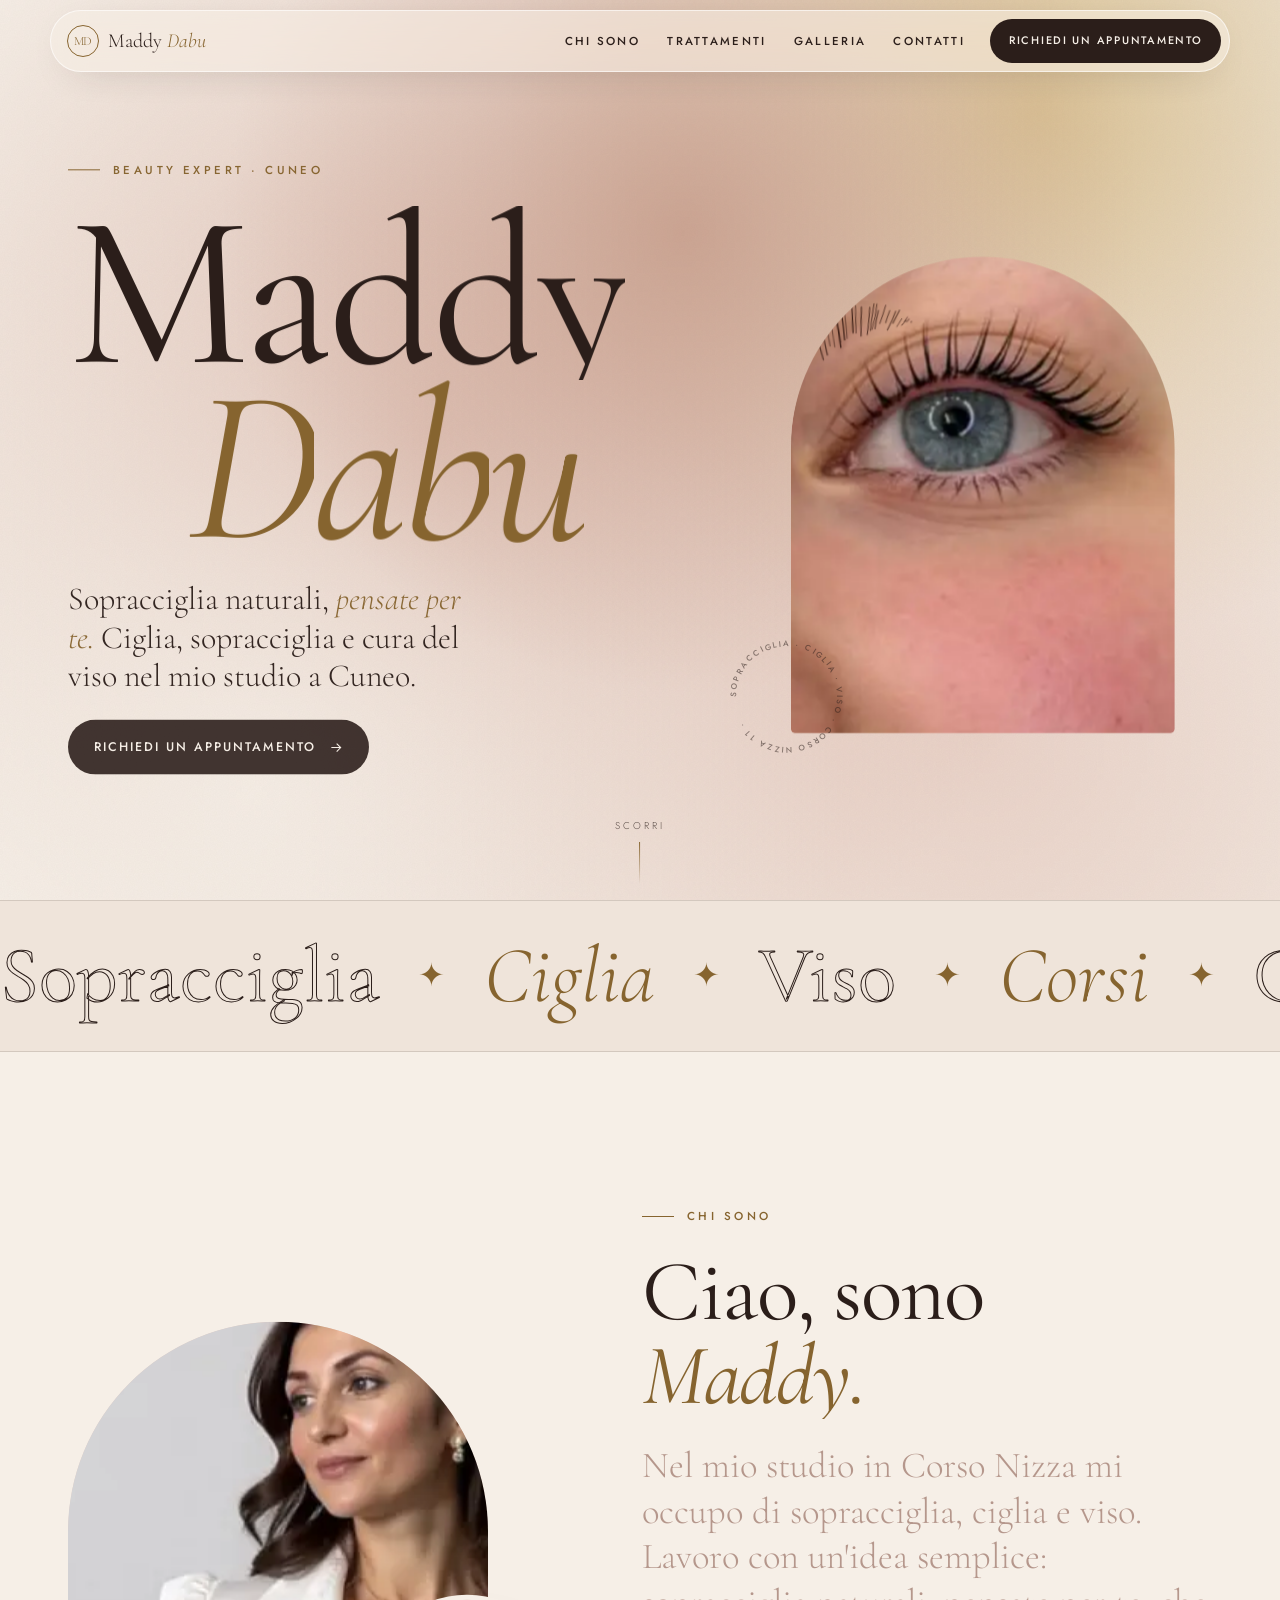
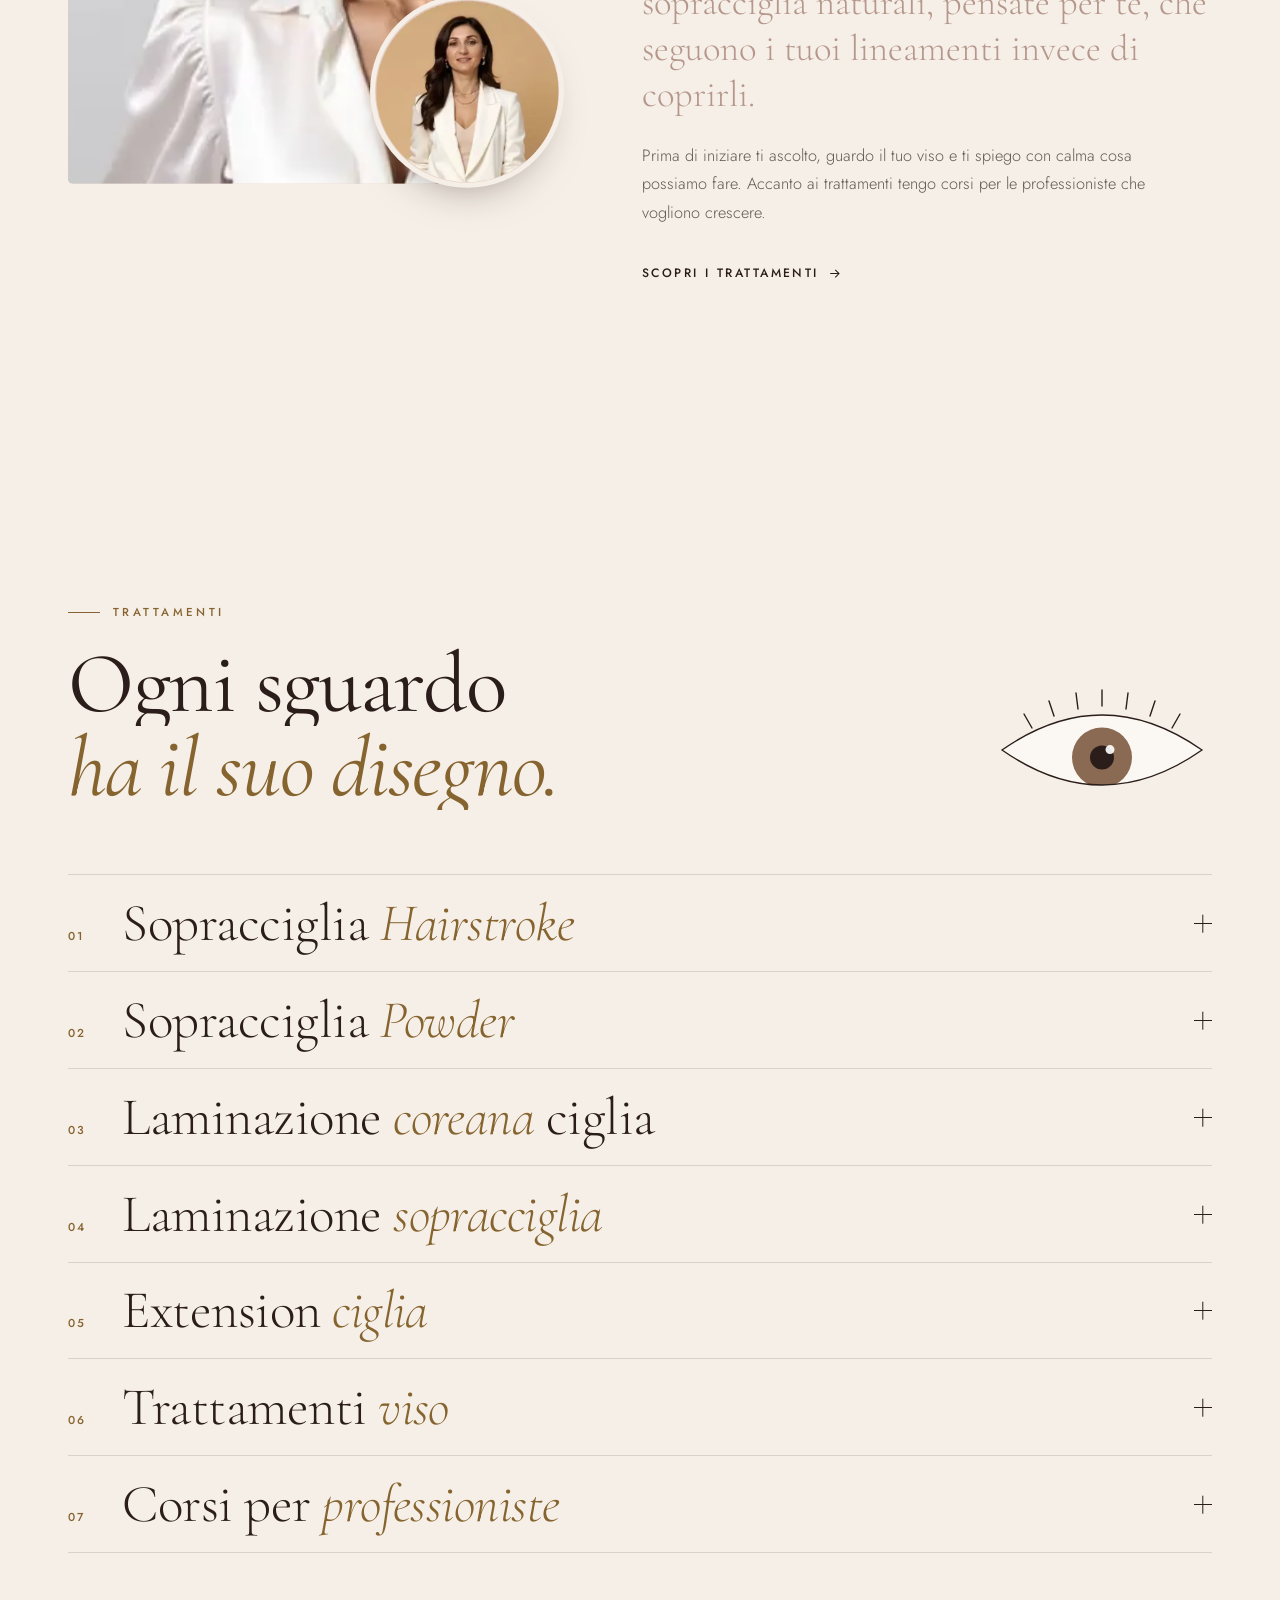
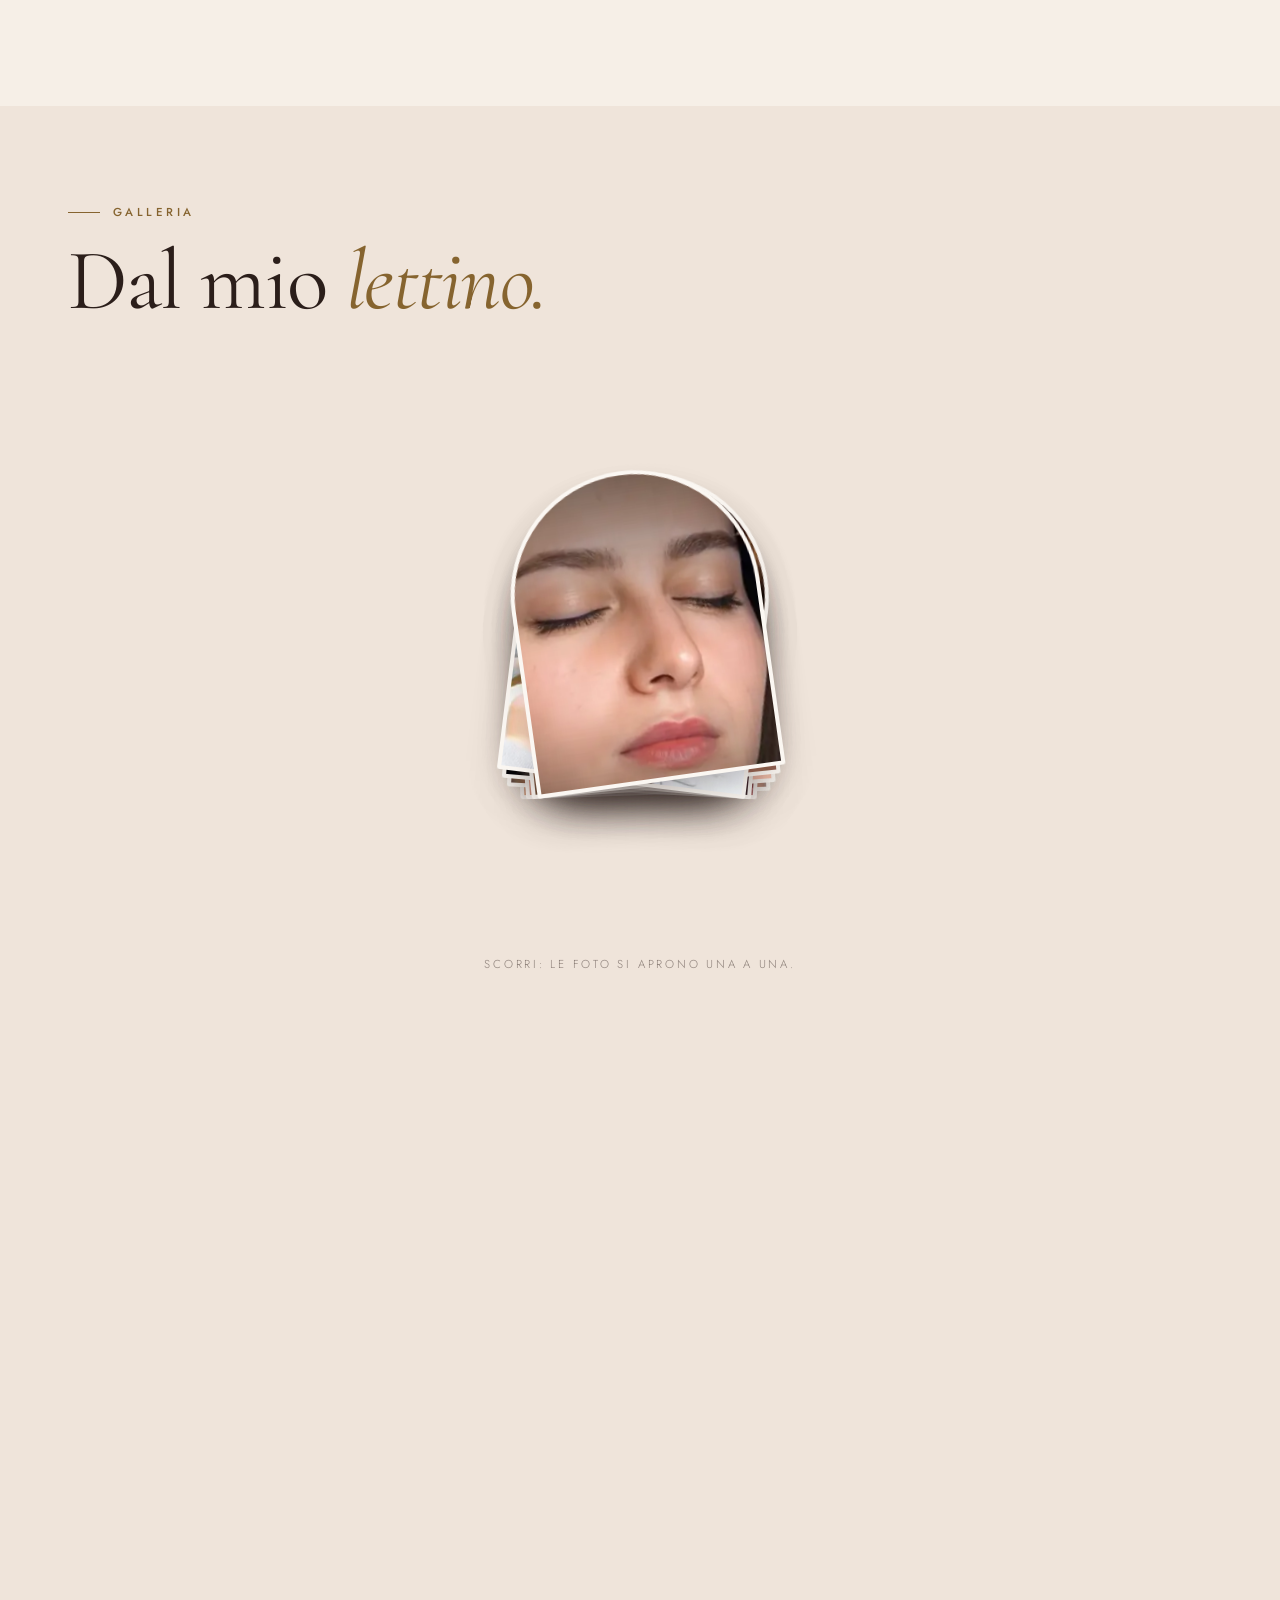
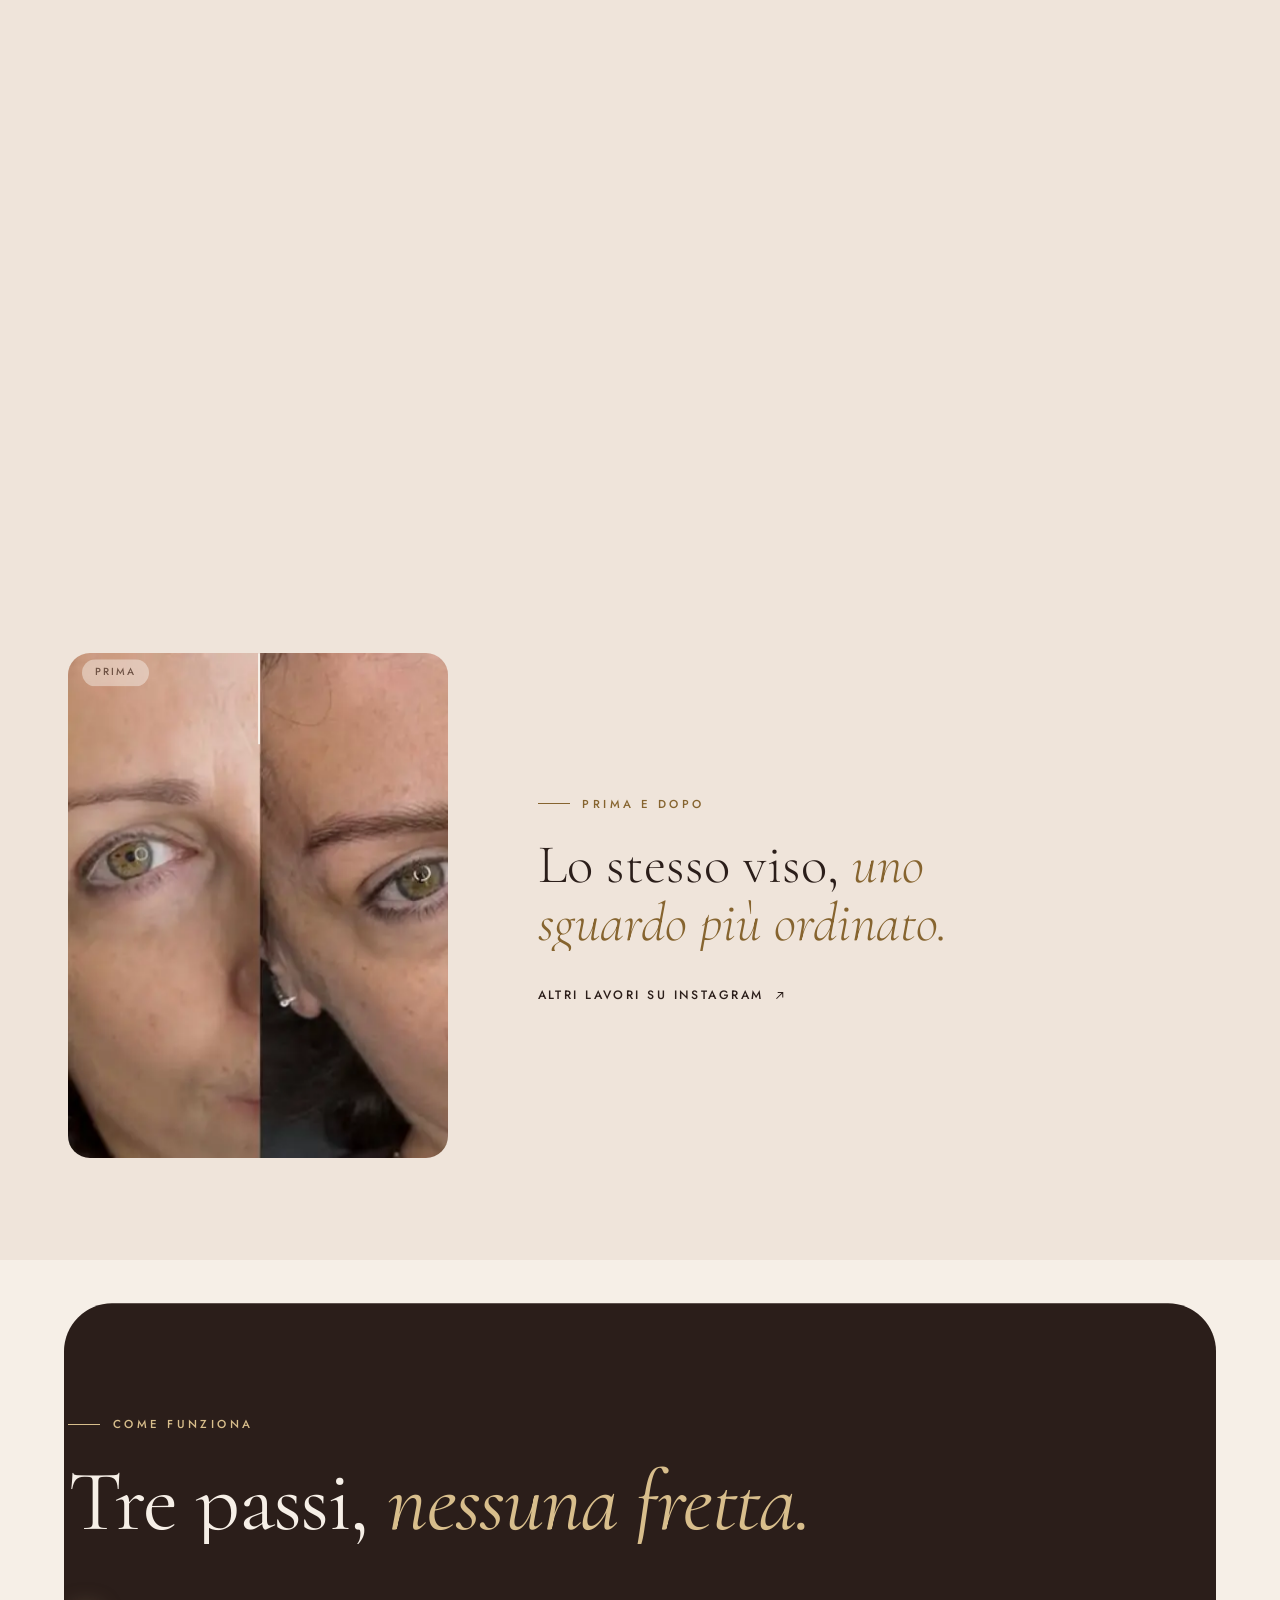
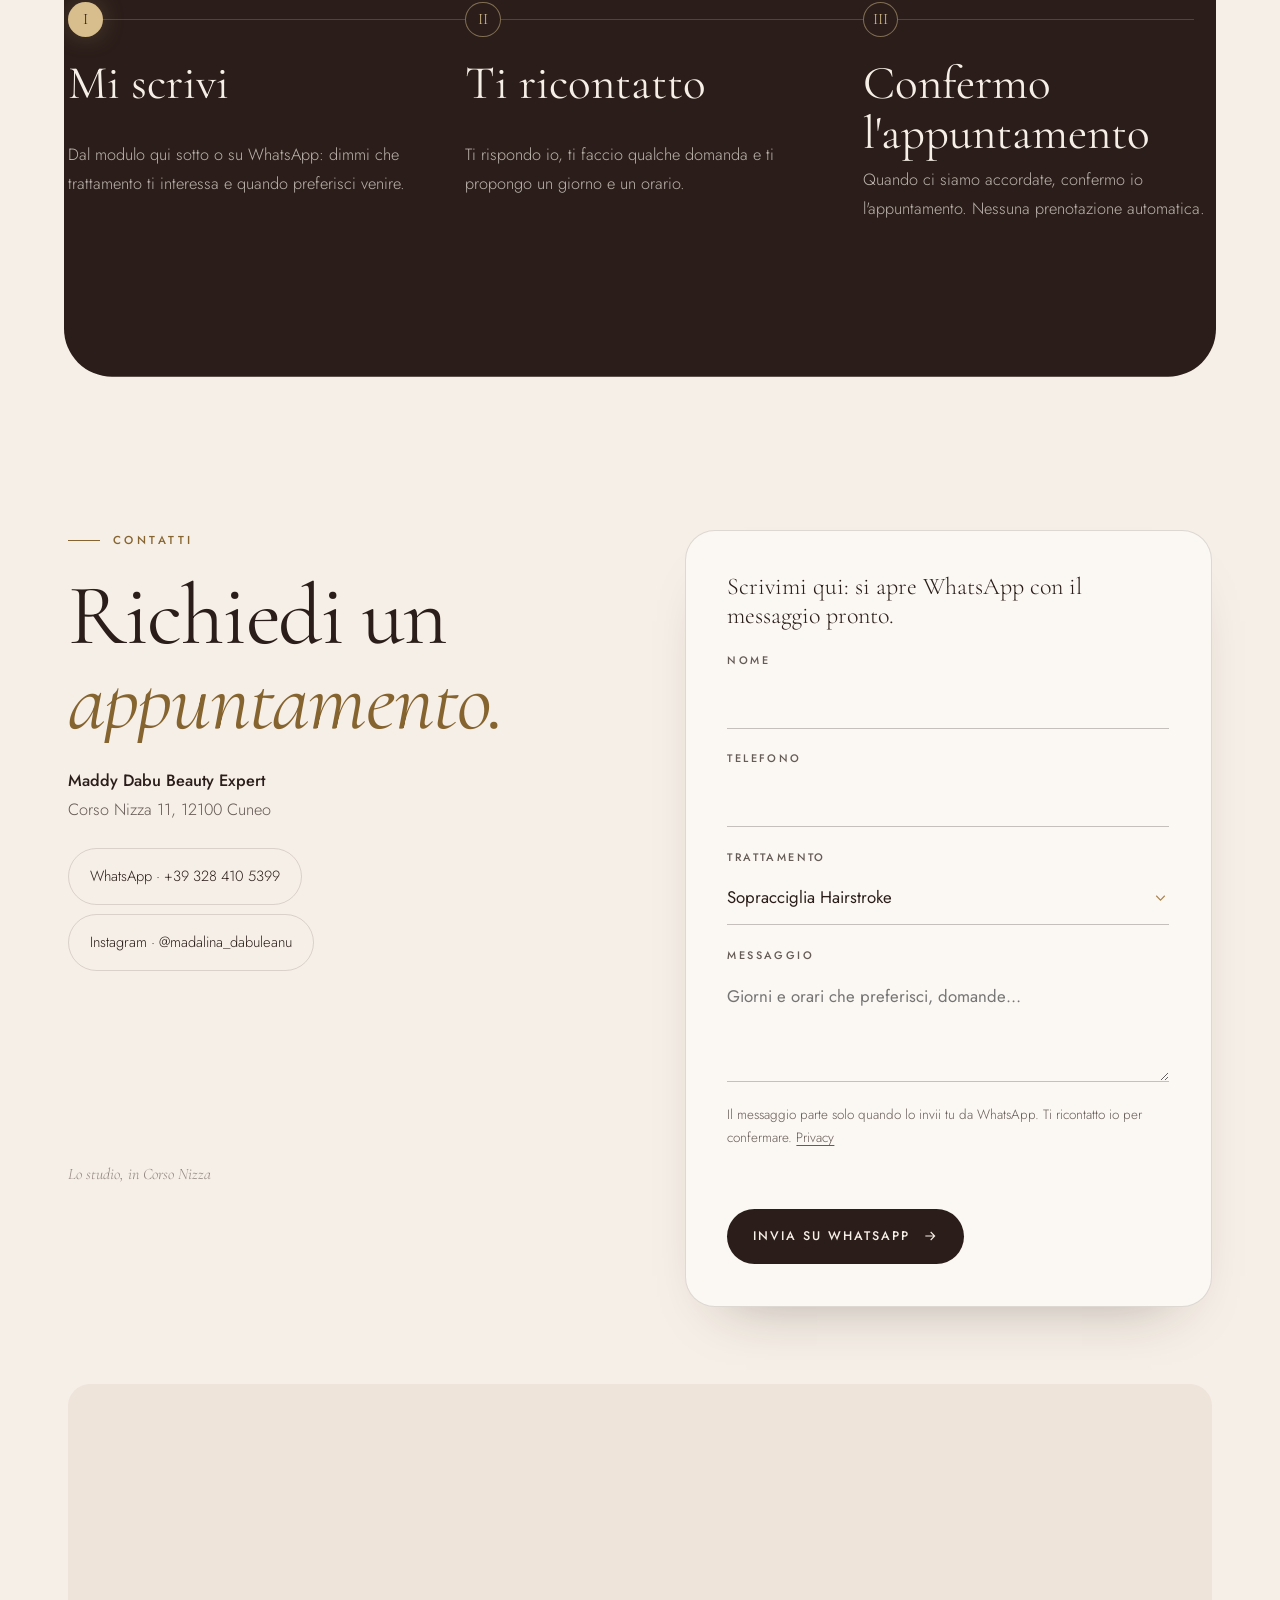
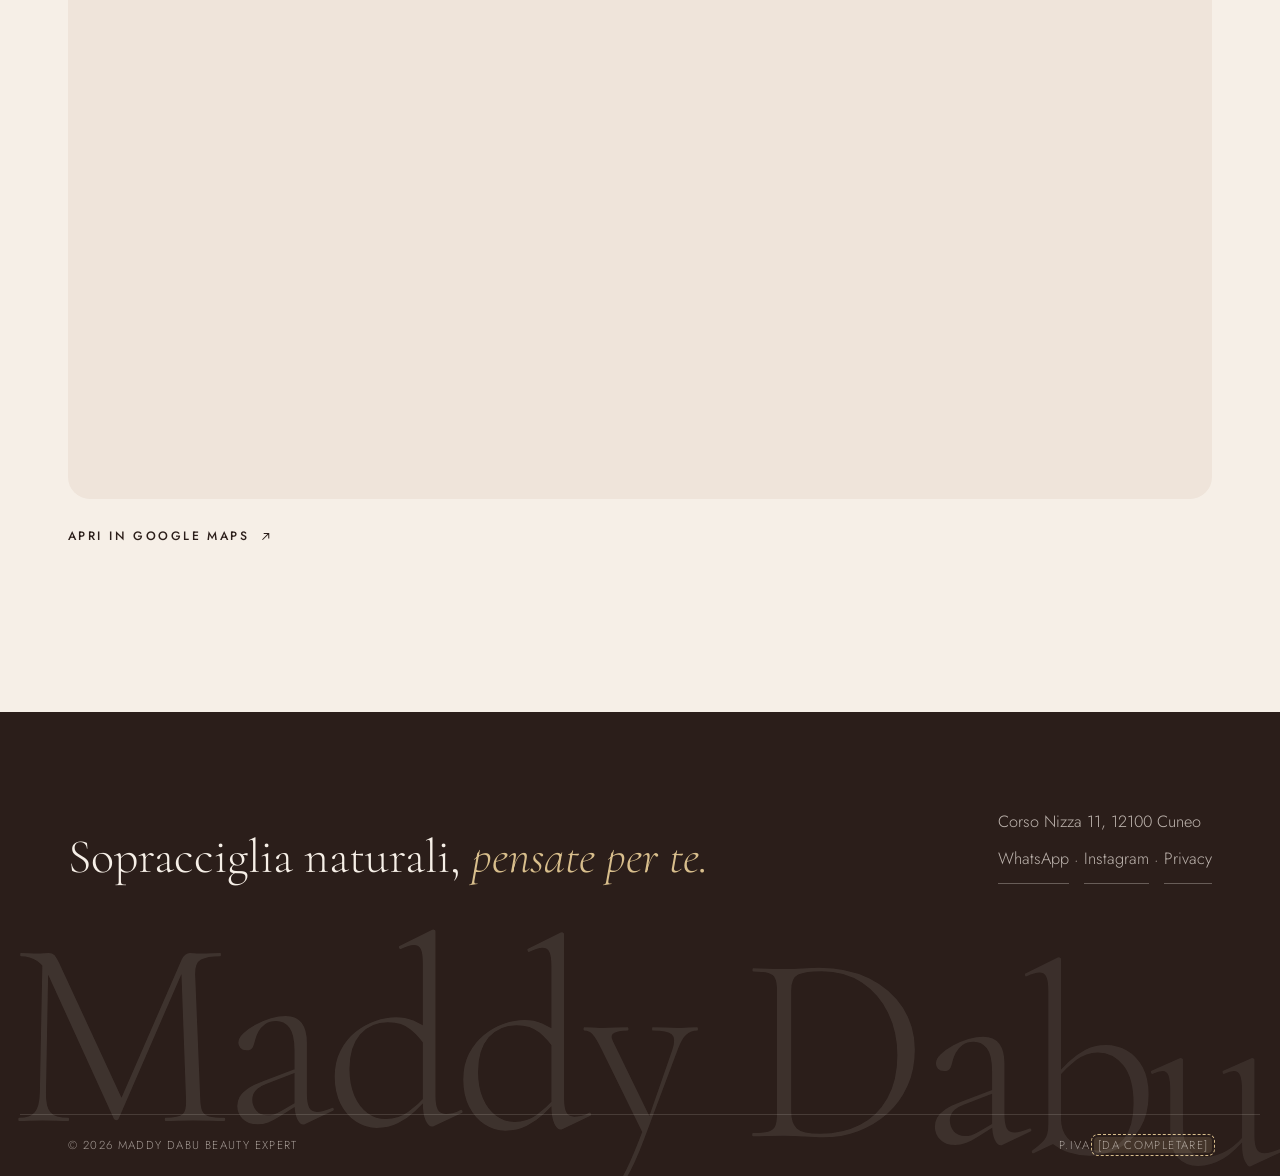
==== commit 9e069860: "Foto: tolti i resti dell'icona video di Instagram Ritagliati 34 px in alto alle foto prese dai reel," ====
--- a/public/index.html
+++ b/public/index.html
@@ -79,7 +79,7 @@
     <p class="occhiello">Beauty Expert · Cuneo</p>
     <h1 id="titolo" class="hero-titolo"><span class="sr">Maddy Dabu Beauty Expert, centro estetico a Cuneo</span><span class="riga" data-lettere aria-hidden="true">Maddy</span><span class="riga riga--2" data-lettere aria-hidden="true"><em>Dabu</em></span></h1>
     <figure class="hero-foto">
-      <div class="arco" data-parallasse="-8"><img src="assets/img/occhio-ciglia-azzurro.webp" width="390" height="448" alt="Primo piano di un occhio azzurro con ciglia curve e definite" fetchpriority="high"><svg class="sopracciglio" viewBox="0 0 400 120" aria-hidden="true" data-sopracciglio></svg></div>
+      <div class="arco" data-parallasse="-8"><img src="assets/img/occhio-ciglia-azzurro.webp" width="389" height="414" alt="Primo piano di un occhio azzurro con ciglia curve e definite" fetchpriority="high"><svg class="sopracciglio" viewBox="0 0 400 120" aria-hidden="true" data-sopracciglio></svg></div>
       <svg class="giro" viewBox="0 0 200 200" aria-hidden="true"><defs><path id="giroTesto" d="M100 100 m-78 0 a78 78 0 1 1 156 0 a78 78 0 1 1 -156 0"/></defs><text><textPath href="#giroTesto">Sopracciglia · Ciglia · Viso · Corso Nizza 11 ·</textPath></text></svg>
     </figure>
     <div class="hero-testo">
@@ -134,15 +134,15 @@
     <ol class="tratt-lista">
       <li class="voce" data-img="assets/img/sopracciglio-pelo.webp">
         <button type="button" aria-expanded="false"><span class="n">01</span><span class="nome">Sopracciglia <em>Hairstroke</em></span><span class="piu" aria-hidden="true"></span></button>
-        <div class="voce-corpo"><div><img src="assets/img/sopracciglio-pelo.webp" width="390" height="440" loading="lazy" decoding="async" alt="Sopracciglio con effetto pelo dopo il trattamento hairstroke"><p>Trucco semipermanente a pelo: tratti sottili che imitano i peli veri, per riempire e ridisegnare senza effetto disegnato.</p></div></div>
+        <div class="voce-corpo"><div><img src="assets/img/sopracciglio-pelo.webp" width="390" height="406" loading="lazy" decoding="async" alt="Sopracciglio con effetto pelo dopo il trattamento hairstroke"><p>Trucco semipermanente a pelo: tratti sottili che imitano i peli veri, per riempire e ridisegnare senza effetto disegnato.</p></div></div>
       </li>
       <li class="voce" data-img="assets/img/sopracciglia-powder.webp">
         <button type="button" aria-expanded="false"><span class="n">02</span><span class="nome">Sopracciglia <em>Powder</em></span><span class="piu" aria-hidden="true"></span></button>
-        <div class="voce-corpo"><div><img src="assets/img/sopracciglia-powder.webp" width="390" height="330" loading="lazy" decoding="async" alt="Sopracciglio con effetto polvere pettinato con lo scovolino"><p>Effetto polvere, sfumato e morbido, come un trucco leggero che resta anche al mattino.</p></div></div>
+        <div class="voce-corpo"><div><img src="assets/img/sopracciglia-powder.webp" width="389" height="296" loading="lazy" decoding="async" alt="Sopracciglio con effetto polvere pettinato con lo scovolino"><p>Effetto polvere, sfumato e morbido, come un trucco leggero che resta anche al mattino.</p></div></div>
       </li>
       <li class="voce" data-img="assets/img/laminazione-ciglia.webp">
         <button type="button" aria-expanded="false"><span class="n">03</span><span class="nome">Laminazione <em>coreana</em> ciglia</span><span class="piu" aria-hidden="true"></span></button>
-        <div class="voce-corpo"><div><img src="assets/img/laminazione-ciglia.webp" width="390" height="440" loading="lazy" decoding="async" alt="Ciglia naturali sollevate e curvate dopo la laminazione"><p>Solleva e incurva le ciglia naturali, per uno sguardo aperto senza bisogno di extension.</p></div></div>
+        <div class="voce-corpo"><div><img src="assets/img/laminazione-ciglia.webp" width="390" height="406" loading="lazy" decoding="async" alt="Ciglia naturali sollevate e curvate dopo la laminazione"><p>Solleva e incurva le ciglia naturali, per uno sguardo aperto senza bisogno di extension.</p></div></div>
       </li>
       <li class="voce">
         <button type="button" aria-expanded="false"><span class="n">04</span><span class="nome">Laminazione <em>sopracciglia</em></span><span class="piu" aria-hidden="true"></span></button>
@@ -150,15 +150,15 @@
       </li>
       <li class="voce" data-img="assets/img/extension-ciglia.webp">
         <button type="button" aria-expanded="false"><span class="n">05</span><span class="nome">Extension <em>ciglia</em></span><span class="piu" aria-hidden="true"></span></button>
-        <div class="voce-corpo"><div><img src="assets/img/extension-ciglia.webp" width="390" height="440" loading="lazy" decoding="async" alt="Occhio con extension ciglia lunghe e piene"><p>Ciglia applicate una a una, dal naturale al più intenso: l'effetto lo scegliamo insieme.</p></div></div>
+        <div class="voce-corpo"><div><img src="assets/img/extension-ciglia.webp" width="390" height="406" loading="lazy" decoding="async" alt="Occhio con extension ciglia lunghe e piene"><p>Ciglia applicate una a una, dal naturale al più intenso: l'effetto lo scegliamo insieme.</p></div></div>
       </li>
       <li class="voce" data-img="assets/img/trattamento-viso.webp">
         <button type="button" aria-expanded="false"><span class="n">06</span><span class="nome">Trattamenti <em>viso</em></span><span class="piu" aria-hidden="true"></span></button>
-        <div class="voce-corpo"><div><img src="assets/img/trattamento-viso.webp" width="390" height="360" loading="lazy" decoding="async" alt="Pulizia del viso con spatola a ultrasuoni"><p>Pulizia e cura della pelle, con trattamenti scelti in base a com'è la tua pelle in quel momento.</p></div></div>
+        <div class="voce-corpo"><div><img src="assets/img/trattamento-viso.webp" width="390" height="326" loading="lazy" decoding="async" alt="Pulizia del viso con spatola a ultrasuoni"><p>Pulizia e cura della pelle, con trattamenti scelti in base a com'è la tua pelle in quel momento.</p></div></div>
       </li>
       <li class="voce" data-img="assets/img/corsi-diplomate.webp">
         <button type="button" aria-expanded="false"><span class="n">07</span><span class="nome">Corsi per <em>professioniste</em></span><span class="piu" aria-hidden="true"></span></button>
-        <div class="voce-corpo"><div><img src="assets/img/corsi-diplomate.webp" width="390" height="440" loading="lazy" decoding="async" alt="Tre professioniste con l'attestato alla fine di un corso"><p>Corsi di laminazione coreana e di extension ciglia, con teoria e pratica su modella.</p></div></div>
+        <div class="voce-corpo"><div><img src="assets/img/corsi-diplomate.webp" width="390" height="406" loading="lazy" decoding="async" alt="Tre professioniste con l'attestato alla fine di un corso"><p>Corsi di laminazione coreana e di extension ciglia, con teoria e pratica su modella.</p></div></div>
       </li>
     </ol>
     <div class="anteprima" aria-hidden="true"><img alt=""></div>
@@ -173,12 +173,12 @@
     </div>
     <ul class="mazzo" data-mazzo>
       <li><img src="assets/img/occhio-verde.webp" width="179" height="224" loading="lazy" decoding="async" alt="Occhio verde con sopracciglio ridisegnato"></li>
-      <li><img src="assets/img/sopracciglia-lentiggini.webp" width="390" height="420" loading="lazy" decoding="async" alt="Sopracciglia definite su un viso con lentiggini"></li>
-      <li><img src="assets/img/ciglia-azzurre.webp" width="390" height="440" loading="lazy" decoding="async" alt="Occhio azzurro con ciglia sollevate"></li>
-      <li><img src="assets/img/sopracciglia-definite.webp" width="390" height="340" loading="lazy" decoding="async" alt="Sopracciglia definite e simmetriche"></li>
-      <li><img src="assets/img/sopracciglio-hairstroke-2.webp" width="390" height="320" loading="lazy" decoding="async" alt="Sopracciglio hairstroke visto di lato"></li>
-      <li><img src="assets/img/maddy-al-lavoro.webp" width="390" height="440" loading="lazy" decoding="async" alt="Maddy al lavoro durante una laminazione ciglia"></li>
-      <li><img src="assets/img/sopracciglia-occhi-chiusi.webp" width="390" height="400" loading="lazy" decoding="async" alt="Ragazza a occhi chiusi con sopracciglia ordinate e naturali"></li>
+      <li><img src="assets/img/sopracciglia-lentiggini.webp" width="390" height="386" loading="lazy" decoding="async" alt="Sopracciglia definite su un viso con lentiggini"></li>
+      <li><img src="assets/img/ciglia-azzurre.webp" width="390" height="406" loading="lazy" decoding="async" alt="Occhio azzurro con ciglia sollevate"></li>
+      <li><img src="assets/img/sopracciglia-definite.webp" width="389" height="306" loading="lazy" decoding="async" alt="Sopracciglia definite e simmetriche"></li>
+      <li><img src="assets/img/sopracciglio-hairstroke-2.webp" width="390" height="286" loading="lazy" decoding="async" alt="Sopracciglio hairstroke visto di lato"></li>
+      <li><img src="assets/img/maddy-al-lavoro.webp" width="389" height="406" loading="lazy" decoding="async" alt="Maddy al lavoro durante una laminazione ciglia"></li>
+      <li><img src="assets/img/sopracciglia-occhi-chiusi.webp" width="389" height="366" loading="lazy" decoding="async" alt="Ragazza a occhi chiusi con sopracciglia ordinate e naturali"></li>
     </ul>
     <p class="gal-nota cont">Scorri: le foto si aprono una a una.</p>
   </div>
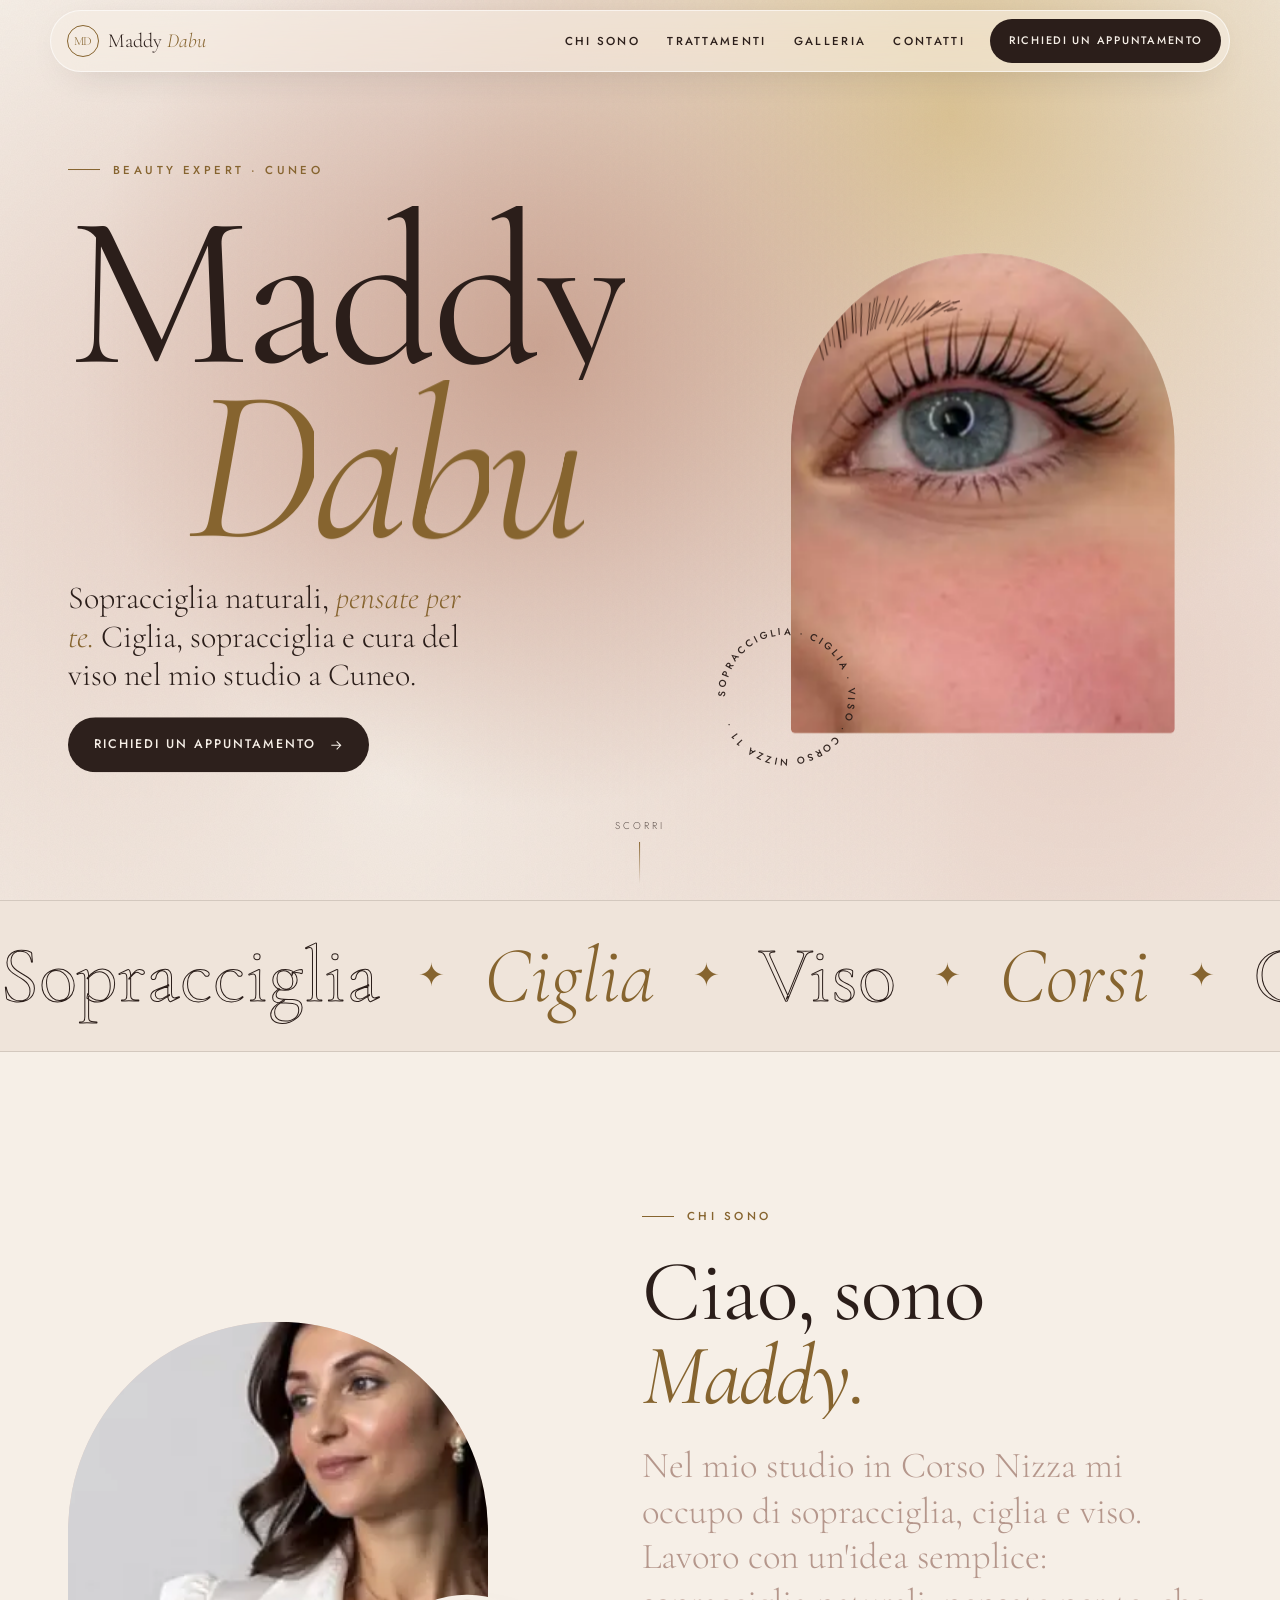
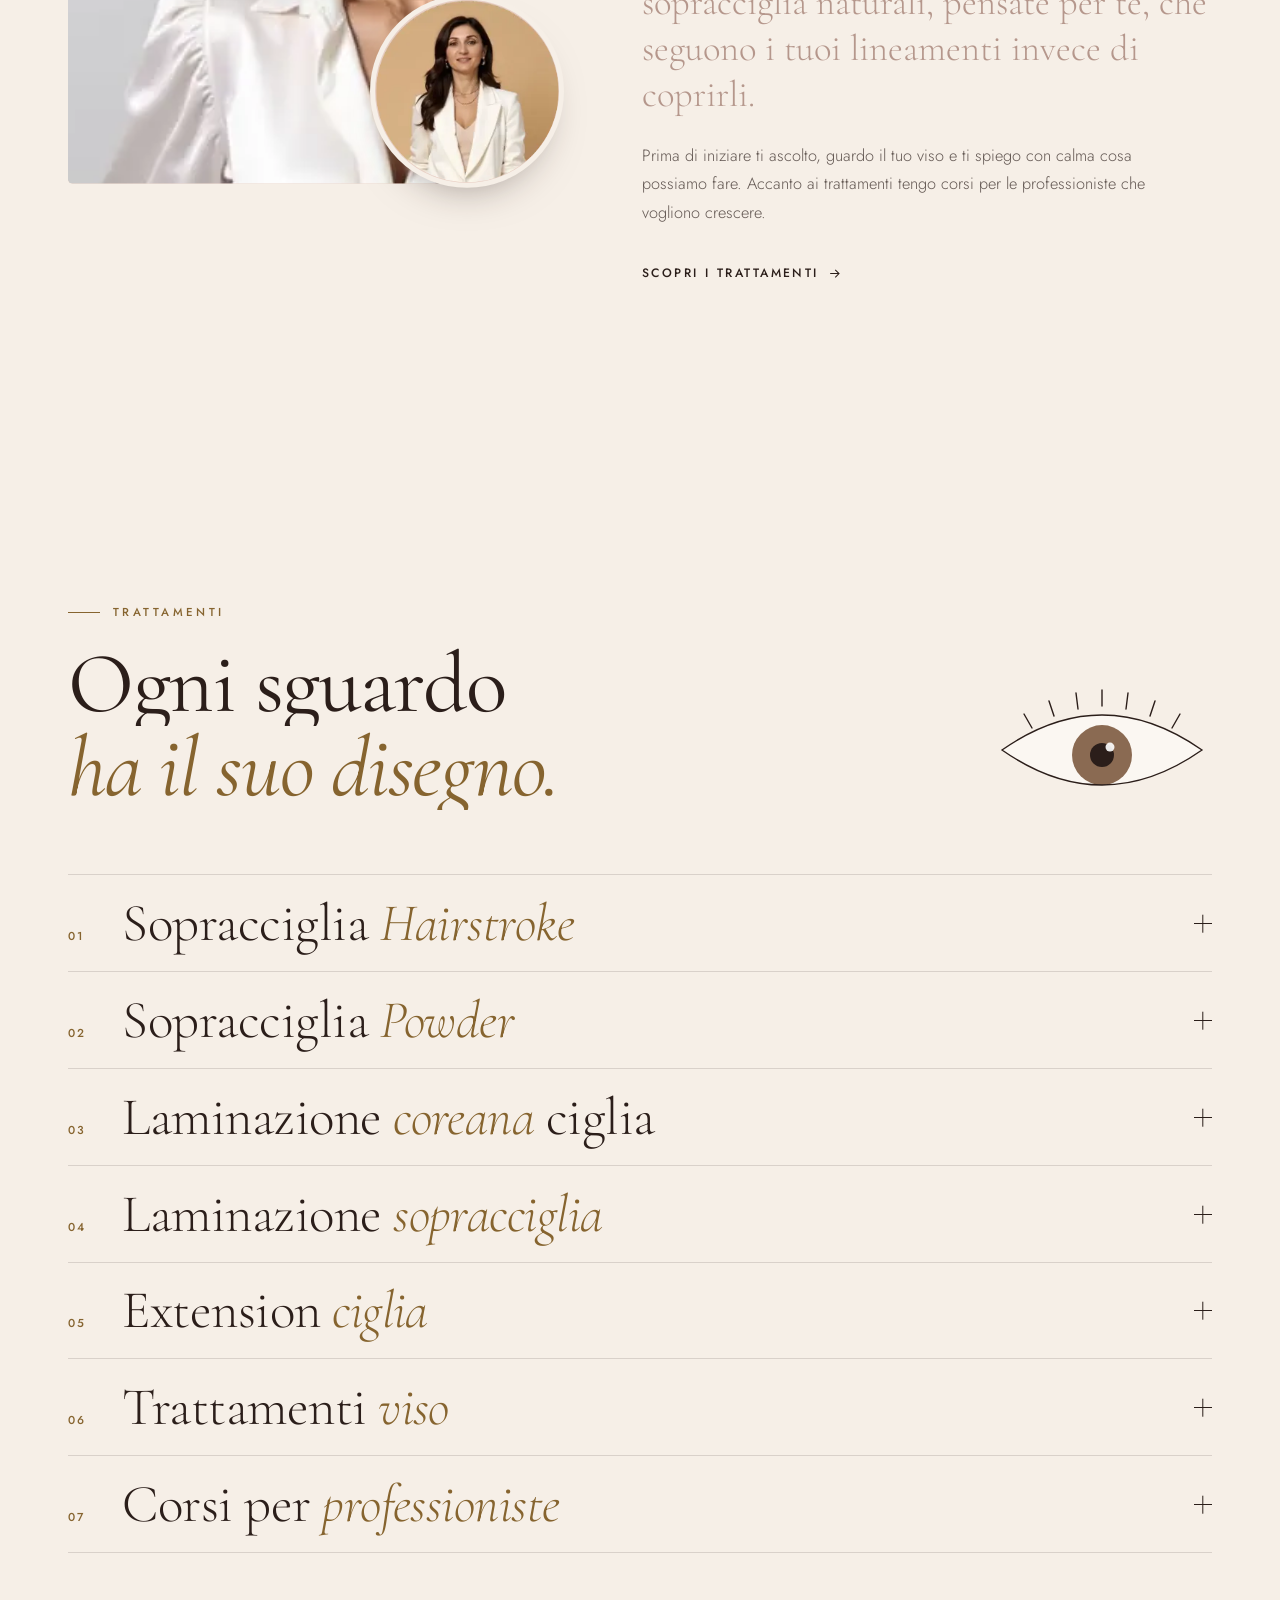
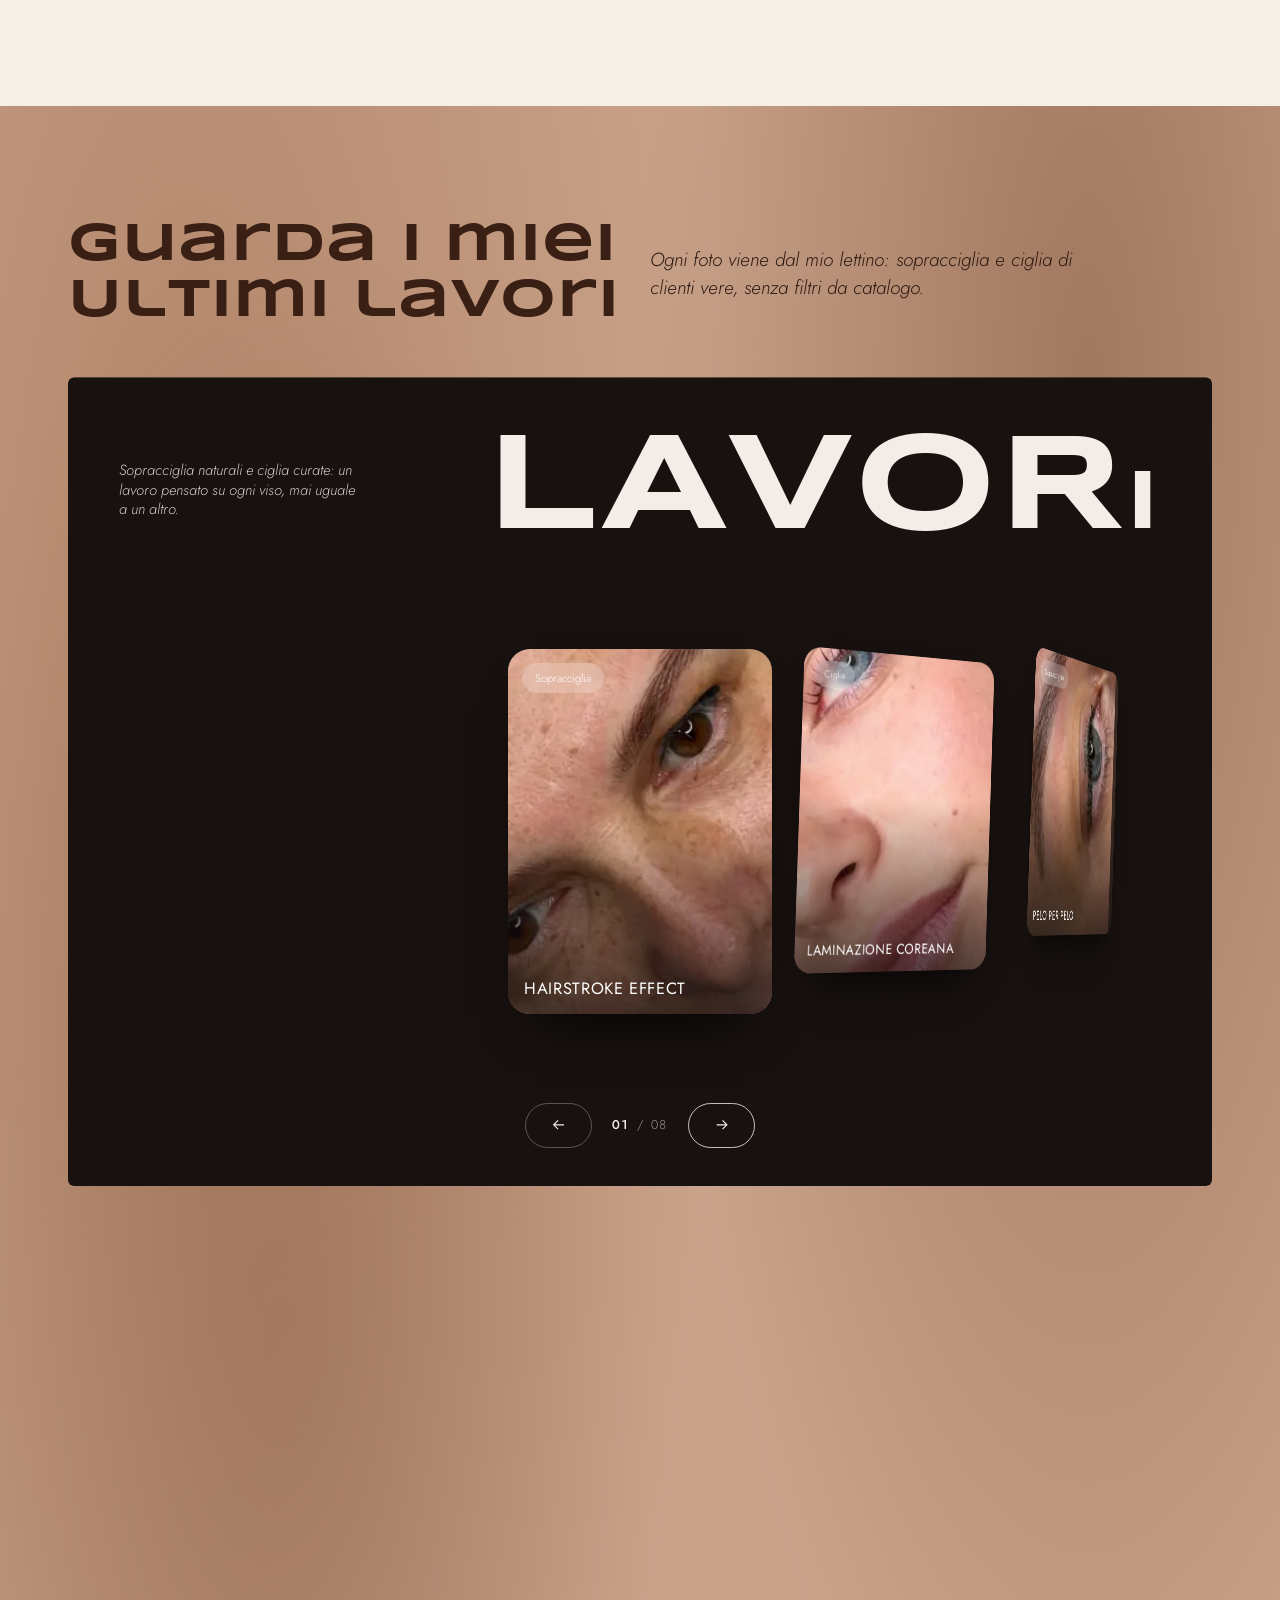
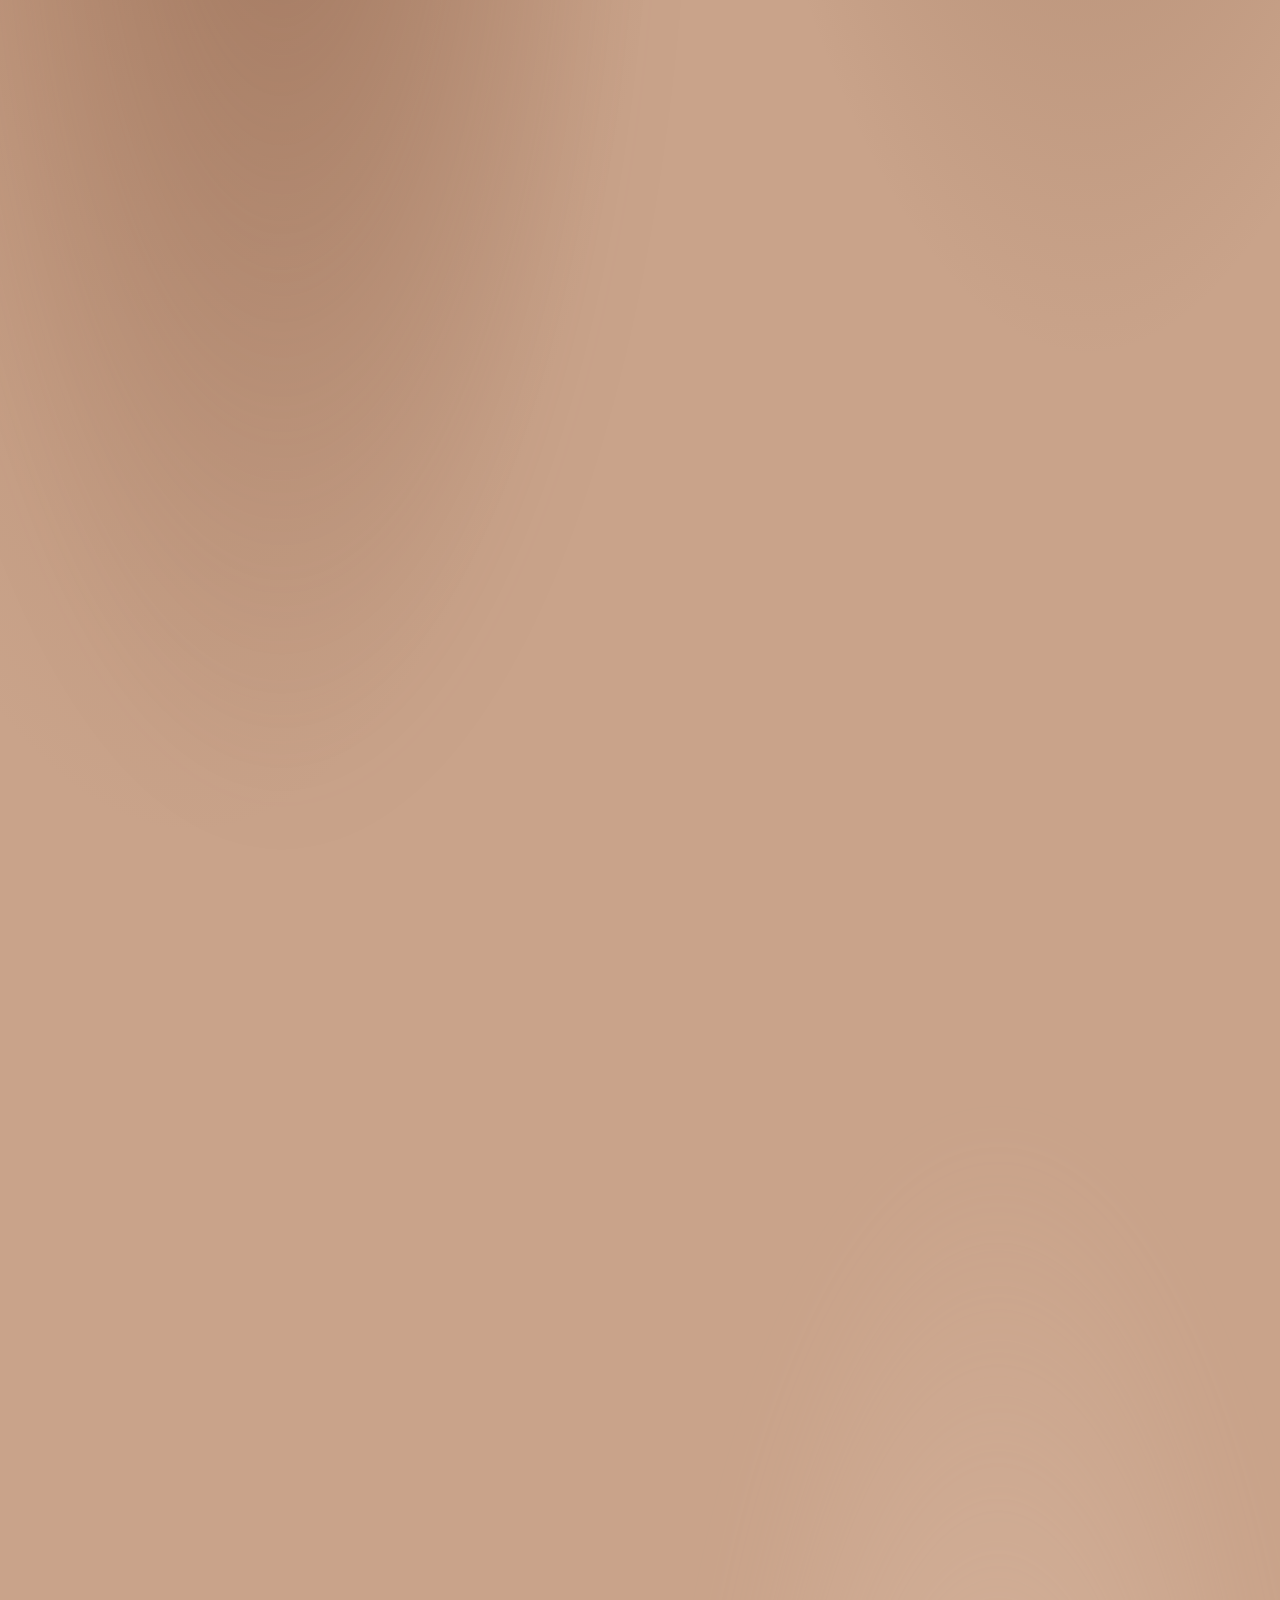
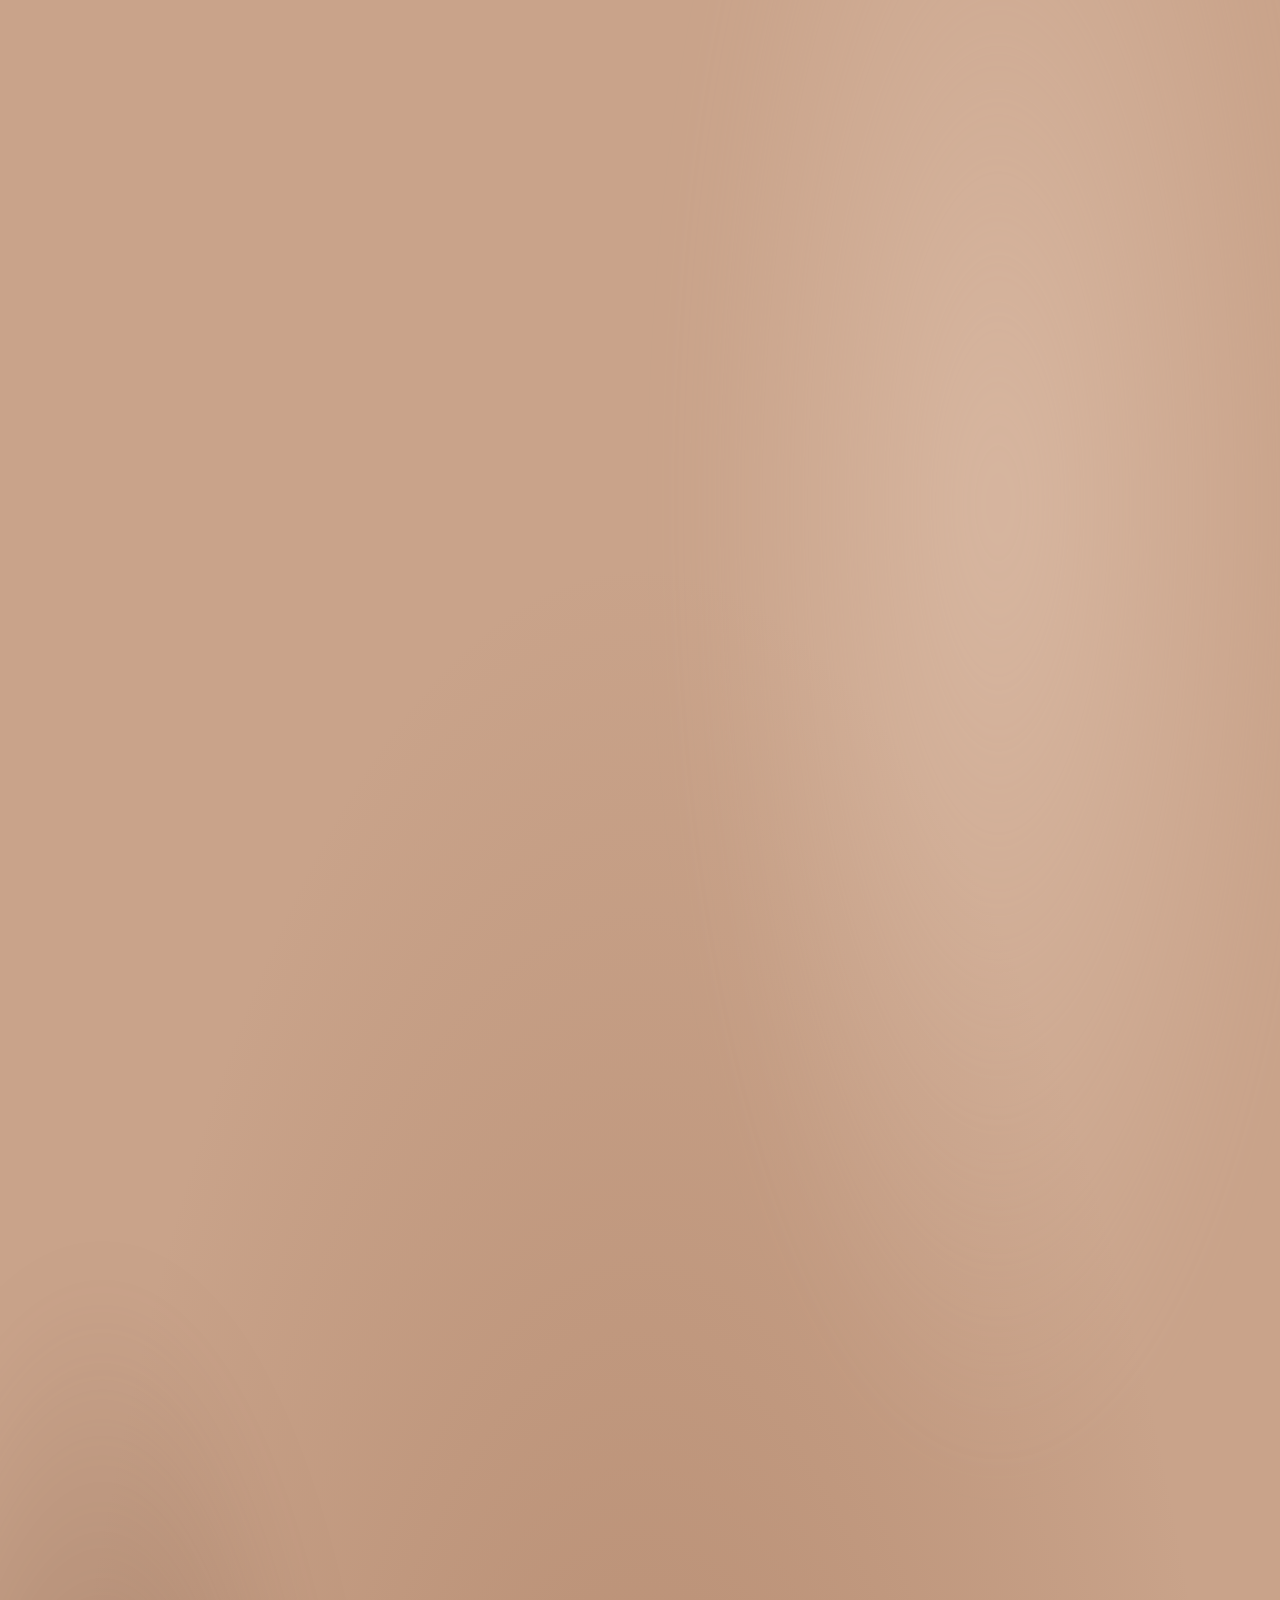
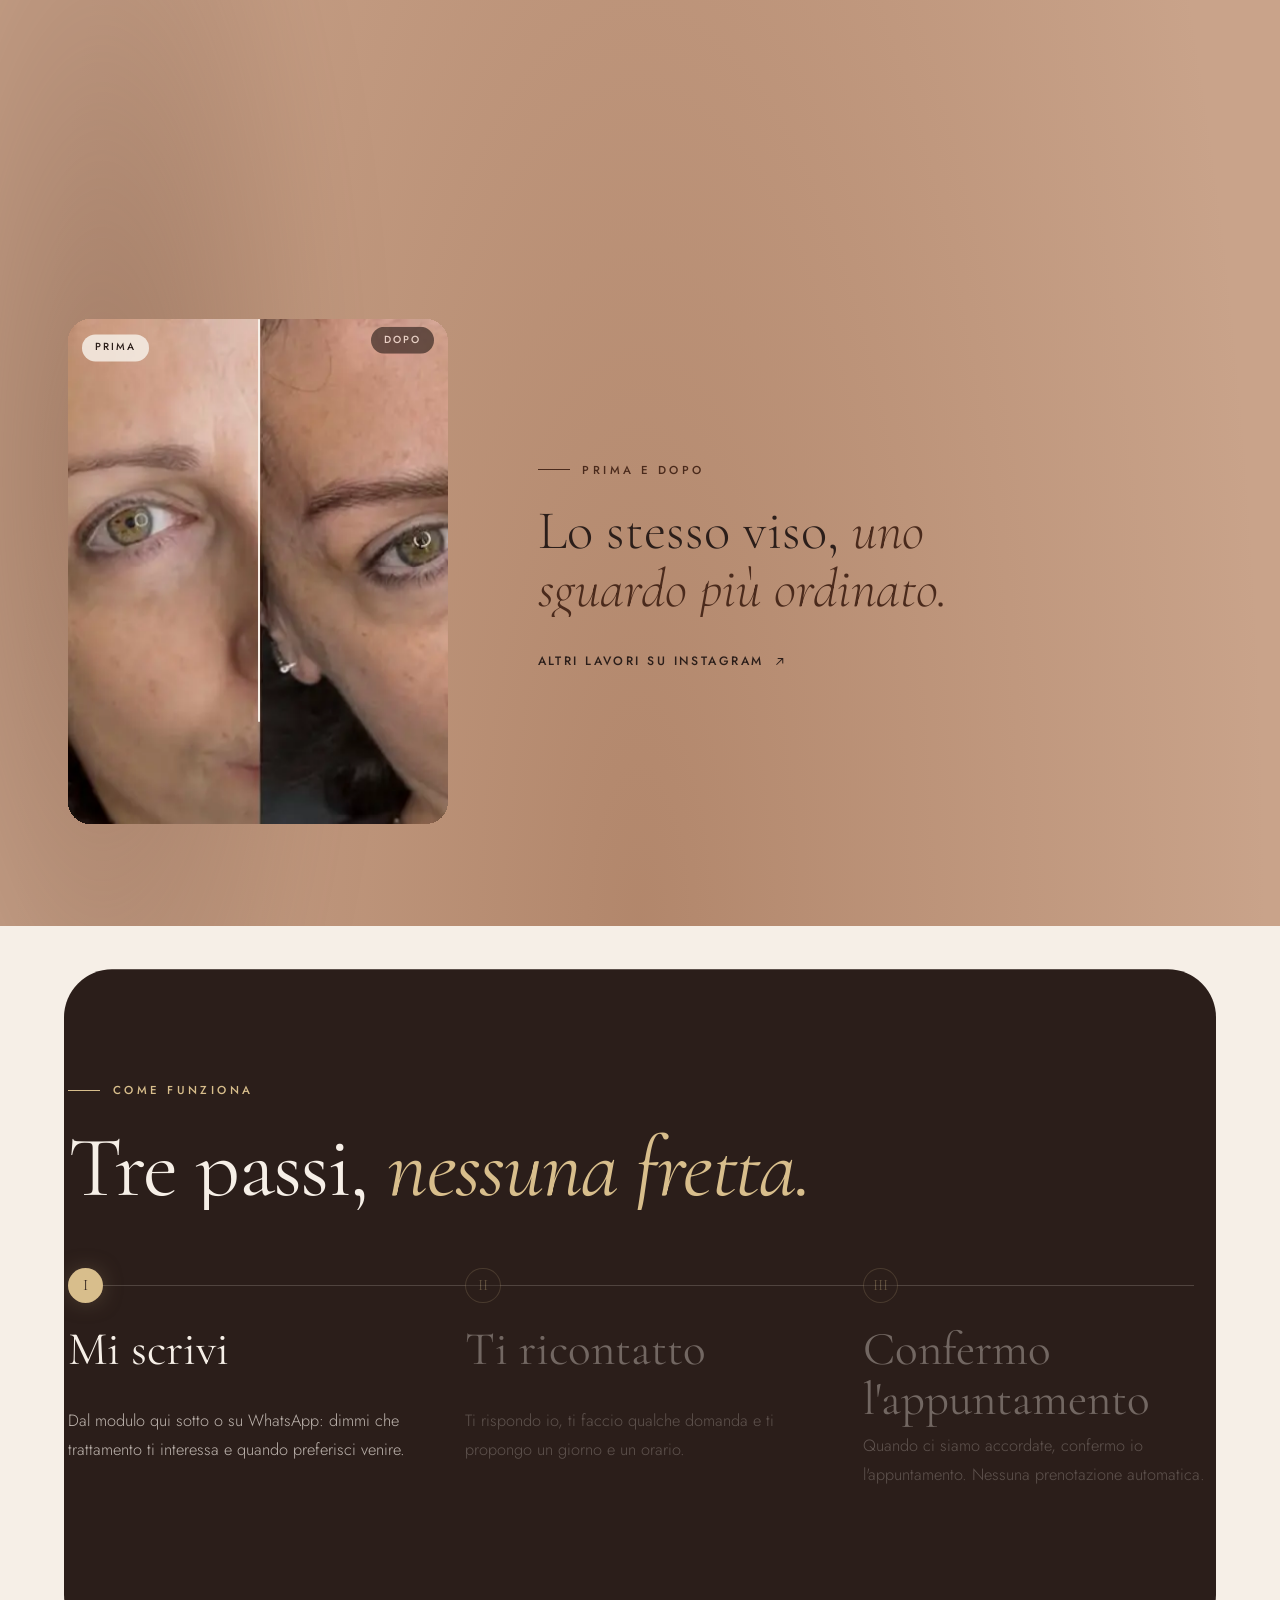
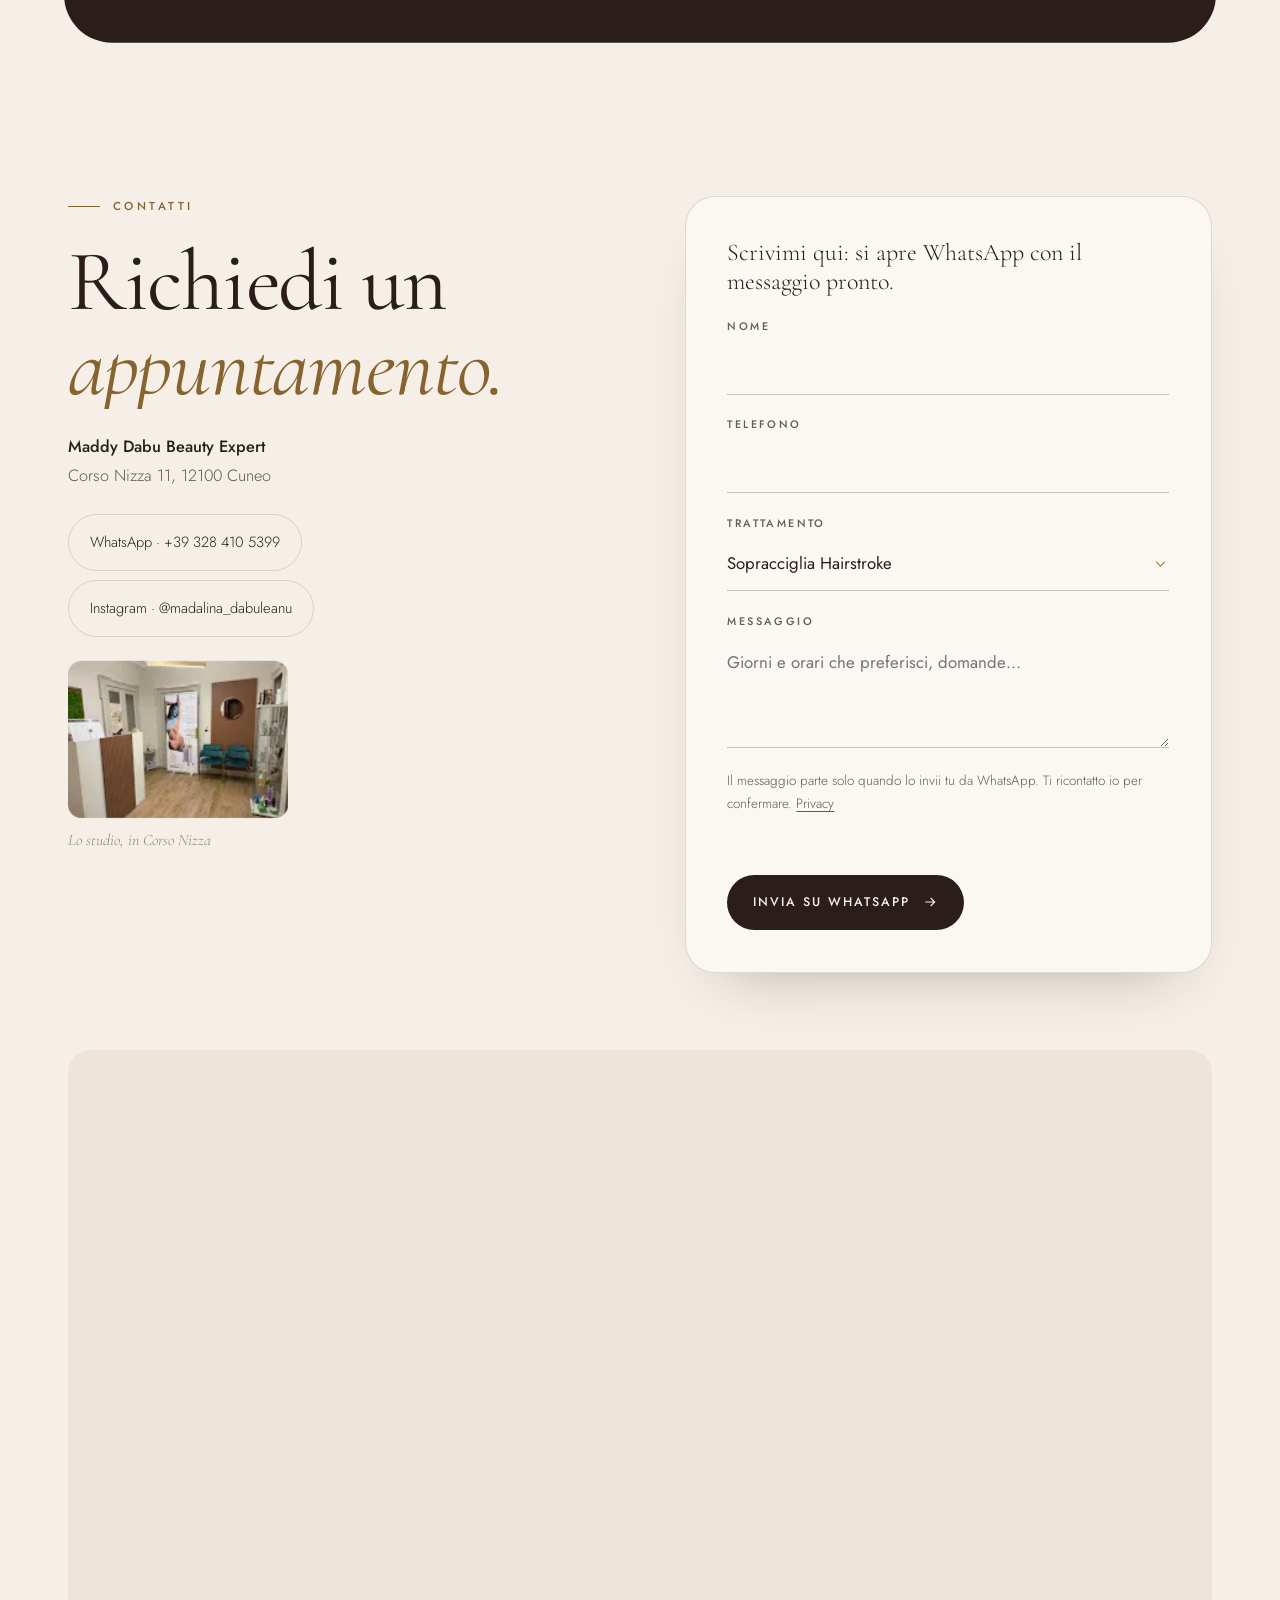
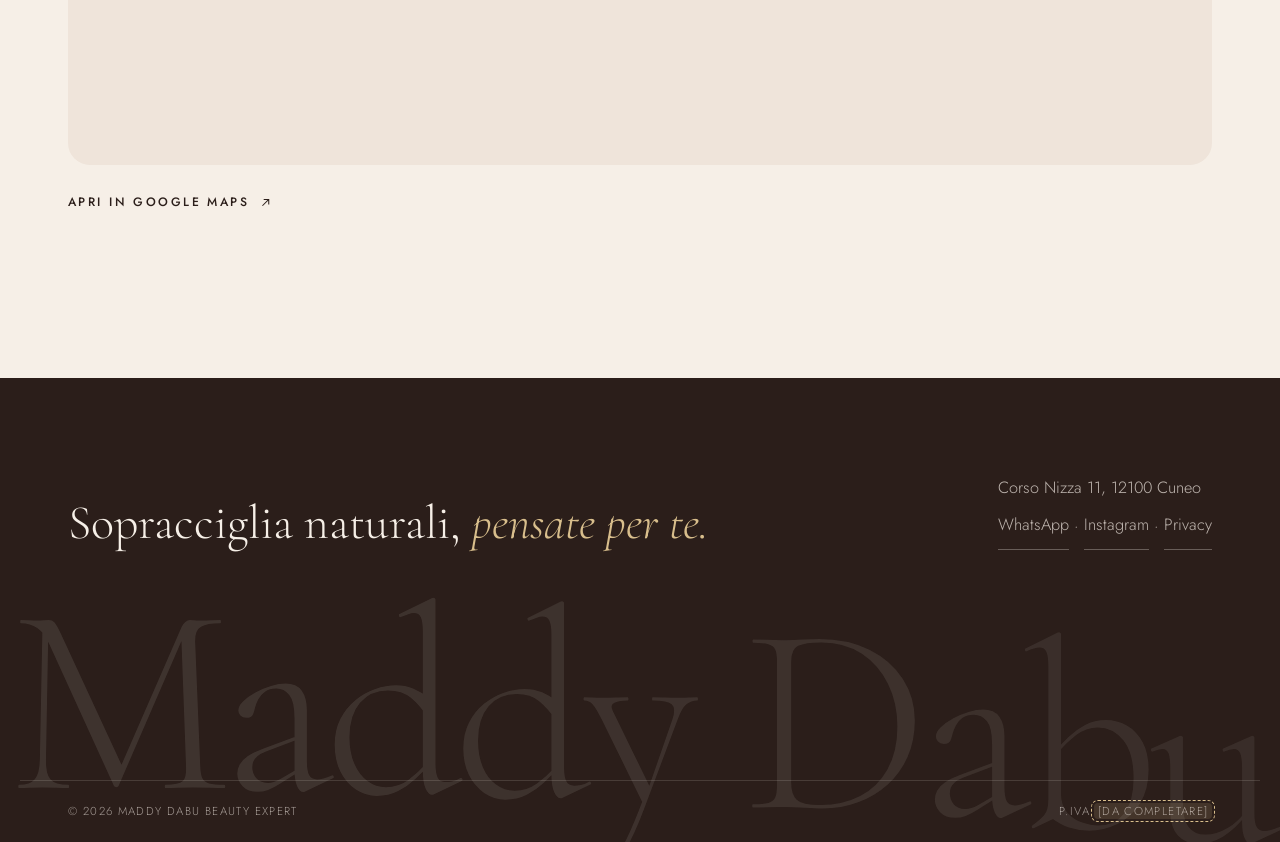
==== commit 4fa0aeee: "Galleria: pannello scuro con titolo largo e card che ruotano sull'asse Sostituito il mazzo a ventagl" ====
--- a/public/index.html
+++ b/public/index.html
@@ -22,6 +22,7 @@
 <link rel="preload" href="assets/fonts/cormorant-garamond-latin-wght-normal.woff2" as="font" type="font/woff2" crossorigin>
 <link rel="preload" href="assets/fonts/cormorant-garamond-latin-wght-italic.woff2" as="font" type="font/woff2" crossorigin>
 <link rel="preload" href="assets/fonts/jost-latin-wght-normal.woff2" as="font" type="font/woff2" crossorigin>
+<link rel="preload" href="assets/fonts/syncopate-latin-700-normal.woff2" as="font" type="font/woff2" crossorigin>
 <link rel="preload" as="image" href="assets/img/occhio-ciglia-azzurro.webp" type="image/webp" fetchpriority="high">
 <link rel="stylesheet" href="assets/css/style.css">
 <script src="assets/js/avvio.js"></script>
@@ -166,21 +167,34 @@
 </section>
 
 <section class="gal" id="galleria" aria-labelledby="galTitolo">
-  <div class="gal-scena">
-    <div class="gal-testa cont">
-      <p class="occhiello">Galleria</p>
-      <h2 class="titolo" id="galTitolo">Dal mio <em>lettino.</em></h2>
-    </div>
-    <ul class="mazzo" data-mazzo>
-      <li><img src="assets/img/occhio-verde.webp" width="179" height="224" loading="lazy" decoding="async" alt="Occhio verde con sopracciglio ridisegnato"></li>
-      <li><img src="assets/img/sopracciglia-lentiggini.webp" width="390" height="386" loading="lazy" decoding="async" alt="Sopracciglia definite su un viso con lentiggini"></li>
-      <li><img src="assets/img/ciglia-azzurre.webp" width="390" height="406" loading="lazy" decoding="async" alt="Occhio azzurro con ciglia sollevate"></li>
-      <li><img src="assets/img/sopracciglia-definite.webp" width="389" height="306" loading="lazy" decoding="async" alt="Sopracciglia definite e simmetriche"></li>
-      <li><img src="assets/img/sopracciglio-hairstroke-2.webp" width="390" height="286" loading="lazy" decoding="async" alt="Sopracciglio hairstroke visto di lato"></li>
-      <li><img src="assets/img/maddy-al-lavoro.webp" width="389" height="406" loading="lazy" decoding="async" alt="Maddy al lavoro durante una laminazione ciglia"></li>
-      <li><img src="assets/img/sopracciglia-occhi-chiusi.webp" width="389" height="366" loading="lazy" decoding="async" alt="Ragazza a occhi chiusi con sopracciglia ordinate e naturali"></li>
-    </ul>
-    <p class="gal-nota cont">Scorri: le foto si aprono una a una.</p>
+  <div class="lv" data-lavori>
+    <div class="cont lv-testa">
+      <h2 class="lv-titolo" id="galTitolo"><span>Guarda i miei</span> <span>ultimi lavori</span></h2>
+      <p class="lv-sotto">Ogni foto viene dal mio lettino: sopracciglia e ciglia di clienti vere, senza filtri da catalogo.</p>
+    </div>
+    <div class="lv-pannello">
+      <div class="lv-pannello-testa">
+        <p class="lv-mini">Sopracciglia naturali e ciglia curate: un lavoro pensato su ogni viso, mai uguale a un altro.</p>
+        <p class="lv-gigante" aria-hidden="true"><span>LAVOR</span><span class="lv-i">i</span></p>
+      </div>
+      <div class="lv-scena">
+        <ul class="lv-binario" data-binario>
+        <li class="lv-card"><figure><img src="assets/img/sopracciglia-lentiggini.webp" width="390" height="386" loading="lazy" decoding="async" alt="Sopracciglia definite su un viso con lentiggini"><span class="lv-chip">Sopracciglia</span><figcaption>Hairstroke effect</figcaption></figure></li>
+        <li class="lv-card"><figure><img src="assets/img/ciglia-azzurre.webp" width="390" height="406" loading="lazy" decoding="async" alt="Occhio azzurro con ciglia sollevate"><span class="lv-chip">Ciglia</span><figcaption>Laminazione coreana</figcaption></figure></li>
+        <li class="lv-card"><figure><img src="assets/img/sopracciglio-hairstroke-2.webp" width="390" height="286" loading="lazy" decoding="async" alt="Sopracciglio hairstroke visto di lato"><span class="lv-chip">Sopracciglia</span><figcaption>Pelo per pelo</figcaption></figure></li>
+        <li class="lv-card"><figure><img src="assets/img/sopracciglia-occhi-chiusi.webp" width="389" height="366" loading="lazy" decoding="async" alt="Ragazza a occhi chiusi con sopracciglia ordinate e naturali"><span class="lv-chip">Sopracciglia</span><figcaption>Naturali, pensate per te</figcaption></figure></li>
+        <li class="lv-card"><figure><img src="assets/img/extension-ciglia.webp" width="390" height="406" loading="lazy" decoding="async" alt="Occhio con extension ciglia lunghe e piene"><span class="lv-chip">Ciglia</span><figcaption>Extension ciglia</figcaption></figure></li>
+        <li class="lv-card"><figure><img src="assets/img/sopracciglia-definite.webp" width="389" height="306" loading="lazy" decoding="async" alt="Sopracciglia definite e simmetriche"><span class="lv-chip">Sopracciglia</span><figcaption>Sguardo ordinato</figcaption></figure></li>
+        <li class="lv-card"><figure><img src="assets/img/maddy-al-lavoro.webp" width="389" height="406" loading="lazy" decoding="async" alt="Maddy al lavoro durante una laminazione ciglia"><span class="lv-chip">Studio</span><figcaption>Al lavoro</figcaption></figure></li>
+        <li class="lv-card"><figure><img src="assets/img/occhio-verde.webp" width="179" height="224" loading="lazy" decoding="async" alt="Occhio verde con sopracciglio ridisegnato"><span class="lv-chip">Sopracciglia</span><figcaption>Powder effect</figcaption></figure></li>
+        </ul>
+      </div>
+      <div class="lv-frecce">
+        <button type="button" data-lv-prev aria-label="Foto precedente"><svg viewBox="0 0 24 24" aria-hidden="true"><path d="M19 12H5M11 6l-6 6 6 6"/></svg></button>
+        <span class="lv-conta" aria-live="polite"><b data-lv-n>01</b> / <span data-lv-tot>08</span></span>
+        <button type="button" data-lv-next aria-label="Foto successiva"><svg viewBox="0 0 24 24" aria-hidden="true"><path d="M5 12h14M13 6l6 6-6 6"/></svg></button>
+      </div>
+    </div>
   </div>
   <div class="cont prima-dopo">
     <figure class="pd-foto rivela"><img src="assets/img/prima-dopo-sopracciglia.webp" width="390" height="518" loading="lazy" decoding="async" alt="Confronto prima e dopo: a sinistra il sopracciglio prima, a destra il sopracciglio ridisegnato"><span class="pd-et pd-et--1">Prima</span><span class="pd-et pd-et--2">Dopo</span></figure>
--- a/public/assets/css/style.css
+++ b/public/assets/css/style.css
@@ -191,16 +191,58 @@
   .anteprima img { width: 100%; height: 100%; object-fit: cover; }
 }
 
-/* ── GALLERIA: mazzo che si apre a ventaglio ── */
-.gal { position: relative; background: var(--crema-2); }
-.gal-scena { position: relative; min-height: 100vh; min-height: 100svh; display: grid; grid-template-rows: auto 1fr auto; padding-block: 6rem 2rem; overflow: hidden; }
-.gal-testa { display: grid; gap: 1rem; }
-.mazzo { position: relative; place-self: center; width: min(46vw, 250px); aspect-ratio: 4 / 5; margin-block: 2rem; }
-.mazzo li { position: absolute; inset: 0; border-radius: 999px 999px 18px 18px; overflow: hidden; background: var(--cipria); border: 4px solid #fbf7f2; box-shadow: 0 24px 50px -28px rgba(43, 30, 26, .6); will-change: transform; }
-.mazzo img { width: 100%; height: 100%; object-fit: cover; }
-html:not(.js) .mazzo, .statico .mazzo { position: static; width: 100%; aspect-ratio: auto; display: grid; grid-template-columns: repeat(auto-fill, minmax(150px, 1fr)); gap: 1rem; }
-html:not(.js) .mazzo li, .statico .mazzo li { position: relative; aspect-ratio: 4 / 5; }
-.gal-nota { font-size: .72rem; letter-spacing: .24em; text-transform: uppercase; color: var(--cacao-3); text-align: center; }
+/* ── GALLERIA: pannello scuro, titolo largo, binario di card che ruotano sull'asse ── */
+@font-face { font-family: 'Syncopate'; font-style: normal; font-weight: 700; font-display: swap; src: url('../fonts/syncopate-latin-700-normal.woff2') format('woff2'); }
+@font-face { font-family: 'Jost'; font-style: italic; font-weight: 100 900; font-display: swap; src: url('../fonts/jost-latin-wght-italic.woff2') format('woff2'); }
+.gal { position: relative; overflow: hidden; background:
+  radial-gradient(60% 45% at 15% 10%, rgba(160, 110, 80, .55), transparent 70%),
+  radial-gradient(50% 40% at 85% 5%, rgba(120, 78, 52, .5), transparent 70%),
+  radial-gradient(70% 50% at 50% 100%, rgba(150, 100, 70, .45), transparent 70%),
+  #C9A38A; }
+.gal::before { content: ""; position: absolute; inset: -20%; pointer-events: none; opacity: .35; filter: blur(40px);
+  background: radial-gradient(30% 20% at 30% 30%, #6e4430, transparent 70%), radial-gradient(25% 18% at 70% 60%, #f3dccb, transparent 70%), radial-gradient(20% 15% at 20% 80%, #5a3626, transparent 70%);
+  animation: fumo 26s ease-in-out infinite alternate; }
+@keyframes fumo { to { transform: translate(6%, -4%) rotate(8deg) scale(1.1); } }
+.lv { position: relative; padding-block: clamp(4rem, 3rem + 5vw, 7rem) clamp(3rem, 6vw, 5rem); }
+.lv-testa { display: grid; gap: 1.2rem; margin-bottom: clamp(1.8rem, 4vw, 3rem); }
+@media (min-width: 900px) { .lv-testa { grid-template-columns: 1fr 1fr; align-items: center; } }
+.lv-titolo { font-family: 'Syncopate', 'Helvetica Neue', Arial, sans-serif; font-weight: 700; font-size: clamp(1.7rem, 1rem + 3.4vw, 3.4rem); line-height: 1.02; letter-spacing: .02em; color: #3a1f14; text-transform: lowercase; }
+.lv-titolo span { display: block; }
+.lv-titolo span:first-letter { text-transform: uppercase; }
+.lv-sotto { font-style: italic; font-size: clamp(1rem, .95rem + .3vw, 1.2rem); line-height: 1.45; color: #2f1a12; max-width: 28rem; }
+.lv-pannello { position: relative; margin-inline: max(10px, calc((100% - 1240px) / 2 + var(--gut))) max(10px, calc((100% - 1240px) / 2 + var(--gut-d))); padding: clamp(1.6rem, 4vw, 3.4rem) 0 clamp(1.6rem, 3vw, 2.6rem); background: #17110f; color: #f4ece6; border-radius: 6px; box-shadow: 0 0 0 clamp(8px, 1.4vw, 14px) rgba(110, 72, 52, .55), 0 50px 90px -40px rgba(30, 15, 8, .8); overflow: hidden; isolation: isolate; }
+.lv-pannello-testa { display: grid; gap: 1rem; padding-inline: clamp(1.2rem, 4vw, 3.6rem); align-items: center; }
+@media (min-width: 900px) { .lv-pannello-testa { grid-template-columns: 15rem 1fr; gap: 2rem; } }
+.lv-mini { font-style: italic; font-size: .92rem; line-height: 1.35; color: rgba(244, 236, 230, .85); max-width: 16rem; order: 2; }
+@media (min-width: 900px) { .lv-mini { order: 0; } }
+.lv-gigante { font-family: 'Syncopate', 'Helvetica Neue', Arial, sans-serif; font-weight: 700; font-size: clamp(2.6rem, 13vw, 8.6rem); line-height: .9; letter-spacing: .01em; white-space: nowrap; text-align: center; }
+@media (min-width: 900px) { .lv-gigante { text-align: right; } }
+.lv-gigante span { display: inline-block; }
+.lv-i { font-size: .62em; vertical-align: baseline; }
+.lv-scena { position: relative; perspective: 1300px; perspective-origin: 50% 40%; height: clamp(21rem, 70vw, min(30rem, 56vh)); cursor: grab; margin-top: clamp(1rem, 3vw, 2.4rem); }
+.lv-binario { position: absolute; inset: 0; transform-style: preserve-3d; }
+.lv-card { position: absolute; left: 50%; top: 50%; width: clamp(11.5rem, 46vw, 16.5rem); aspect-ratio: 3 / 4.15; margin: calc(clamp(11.5rem, 46vw, 16.5rem) * -.69) 0 0 calc(clamp(11.5rem, 46vw, 16.5rem) * -.5); transform-style: preserve-3d; will-change: transform; }
+.lv-card figure { position: relative; width: 100%; height: 100%; border-radius: 22px; overflow: hidden; background: #3a2a22; box-shadow: 0 30px 50px -28px rgba(0, 0, 0, .9); backface-visibility: hidden; }
+.lv-card img { width: 100%; height: 100%; object-fit: cover; transform: scale(1.12); transform-origin: 50% 50%; }
+.lv-card figure::after { content: ""; position: absolute; inset: 0; background: linear-gradient(180deg, rgba(23, 17, 15, 0) 45%, rgba(23, 17, 15, .72)); pointer-events: none; }
+.lv-card figcaption { position: absolute; left: 1rem; right: 1rem; bottom: 1rem; z-index: 2; font-size: clamp(.8rem, .7rem + .4vw, 1.05rem); font-weight: 400; letter-spacing: .04em; text-transform: uppercase; color: #fff; line-height: 1.2; }
+.lv-chip { position: absolute; left: .9rem; top: .9rem; z-index: 2; padding: .32rem .8rem; border-radius: 999px; background: rgba(255, 255, 255, .22); -webkit-backdrop-filter: blur(8px); backdrop-filter: blur(8px); font-size: .7rem; color: #fff; }
+.lv-frecce { display: flex; align-items: center; justify-content: center; gap: .6rem; margin-top: clamp(1rem, 3vw, 2rem); }
+.lv-frecce button { width: 4.2rem; height: 2.8rem; border-radius: 999px; border: 1px solid rgba(244, 236, 230, .8); background: none; color: #f4ece6; cursor: pointer; display: grid; place-items: center; transition: background .4s, color .4s, opacity .4s; }
+.lv-frecce button:first-child { border-color: rgba(244, 236, 230, .3); }
+.lv-frecce button:hover { background: #f4ece6; color: #17110f; }
+.lv-frecce button:disabled { opacity: .3; cursor: default; background: none; color: #f4ece6; }
+.lv-frecce svg { width: 1.1rem; height: 1.1rem; fill: none; stroke: currentColor; stroke-width: 1.6; }
+.lv-conta { min-width: 4.8rem; text-align: center; font-size: .8rem; letter-spacing: .14em; color: rgba(244, 236, 230, .6); font-variant-numeric: tabular-nums; }
+.lv-conta b { font-weight: 500; color: #f4ece6; }
+/* senza animazioni: una fila che si scorre col dito */
+.lv.statico .lv-scena, html:not(.js) .lv-scena { height: auto; perspective: none; }
+.lv.statico .lv-binario, html:not(.js) .lv-binario { position: static; display: flex; gap: 1rem; overflow-x: auto; scroll-snap-type: x mandatory; padding: 0 clamp(1.2rem, 4vw, 3.6rem) 1rem; }
+.lv.statico .lv-card, html:not(.js) .lv-card { position: relative; left: auto; top: auto; margin: 0; flex: none; scroll-snap-align: center; transform: none !important; }
+.lv.statico .lv-frecce, html:not(.js) .lv-frecce { display: none; }
+.gal .prima-dopo { position: relative; }
+.gal .pd-testo .occhiello, .gal .pd-frase em { color: #4a2a1c; }
+
 .prima-dopo { display: grid; gap: 2.4rem; padding-block: clamp(3rem, 6vw, 6rem) clamp(5rem, 8vw, 8rem); }
 @media (min-width: 900px) { .prima-dopo { grid-template-columns: auto 1fr; align-items: center; gap: clamp(3rem, 7vw, 8rem); } }
 .pd-foto { position: relative; width: min(84vw, 380px); border-radius: var(--r); overflow: hidden; }
@@ -306,6 +348,7 @@
   .voce-corpo { transition: none; }
   .passi li { opacity: 1; }
   .seta { display: none; }
+  .gal::before { animation: none; }
 }
 
 .palpebra { transform-box: view-box; transition: transform .14s ease-in; }
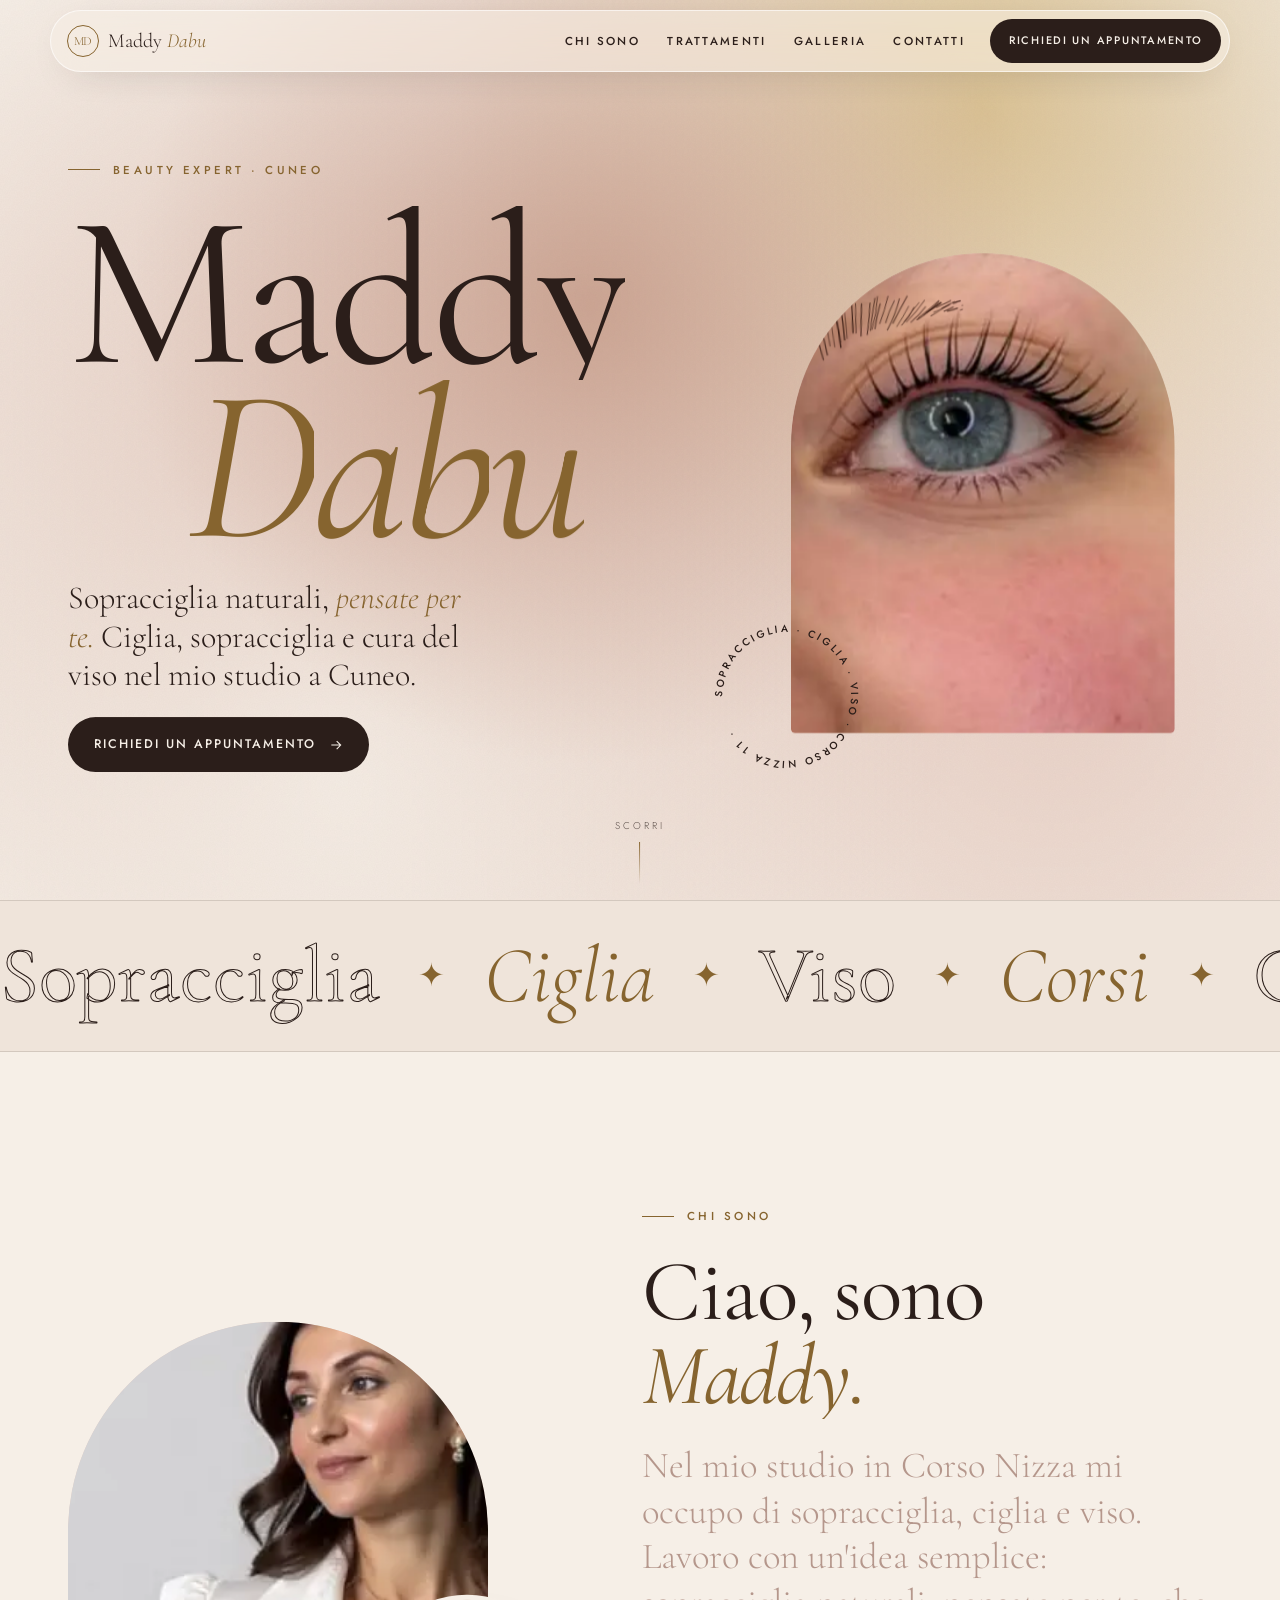
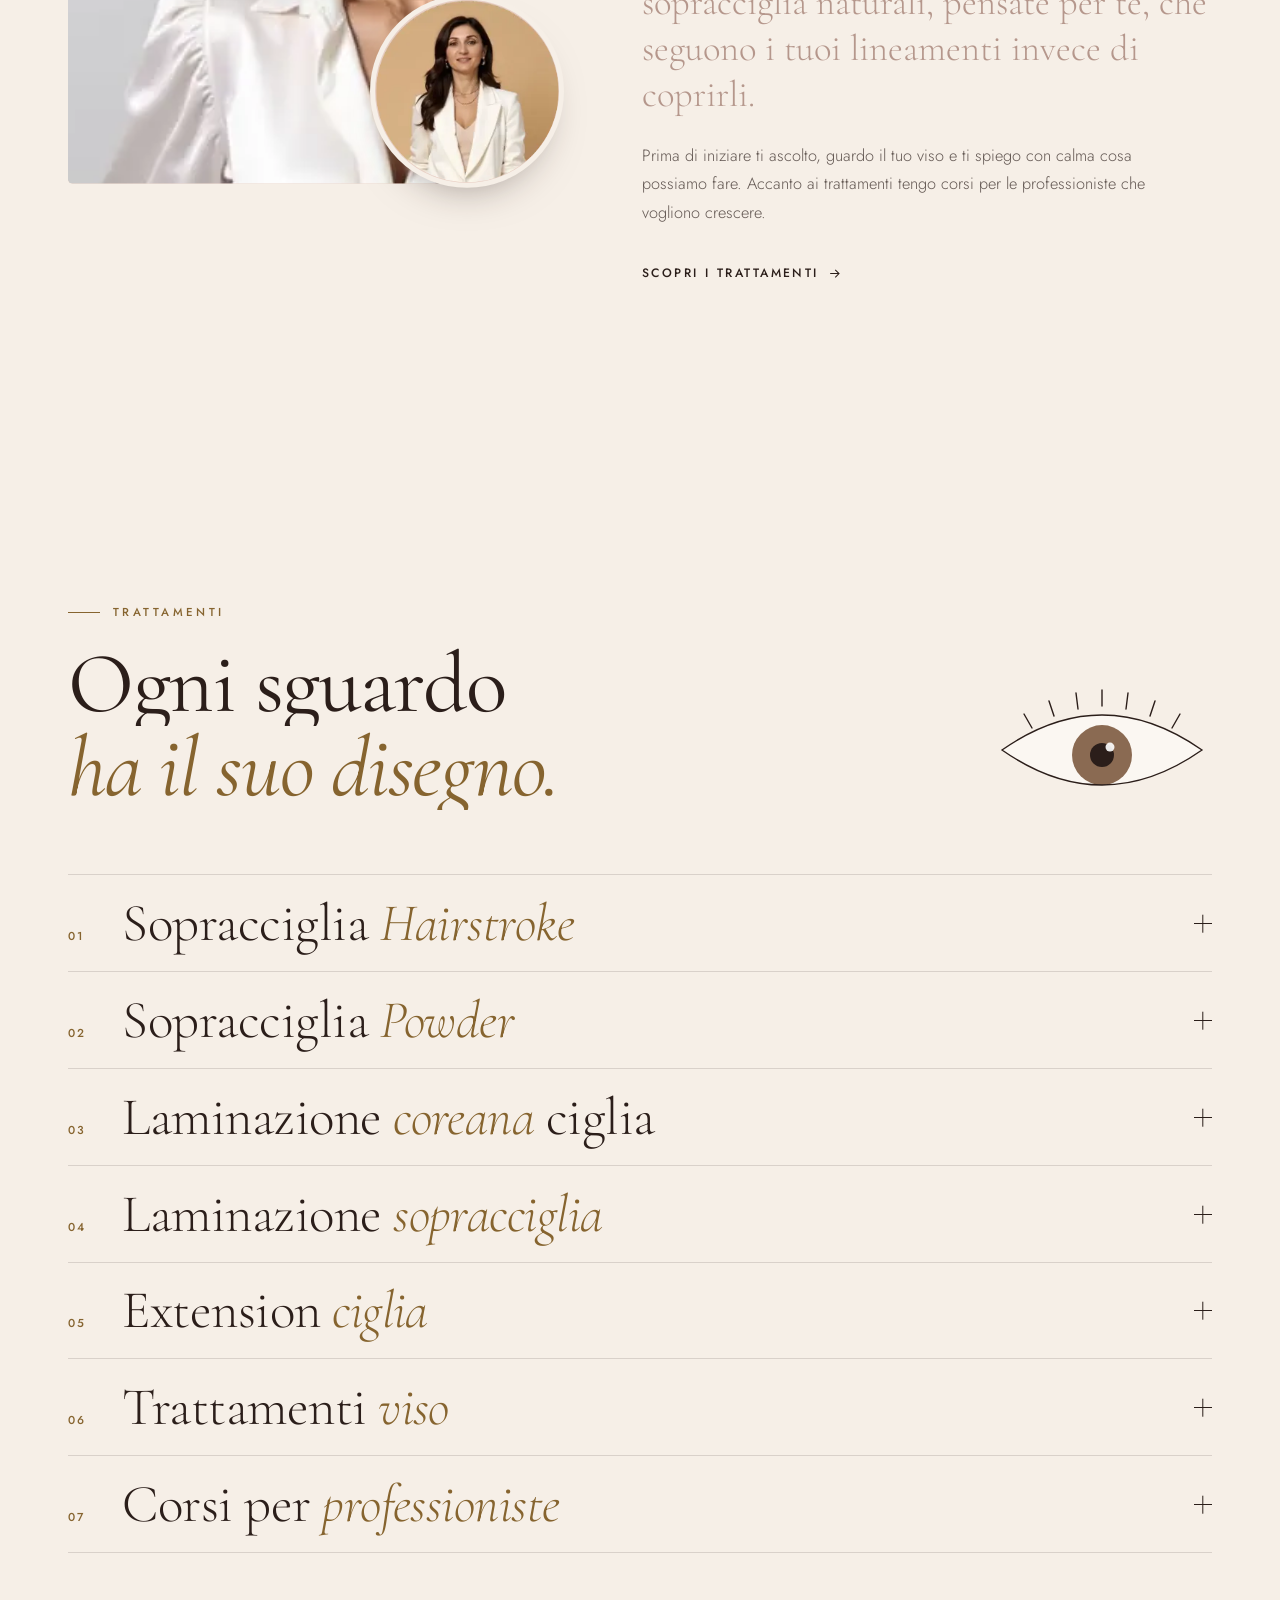
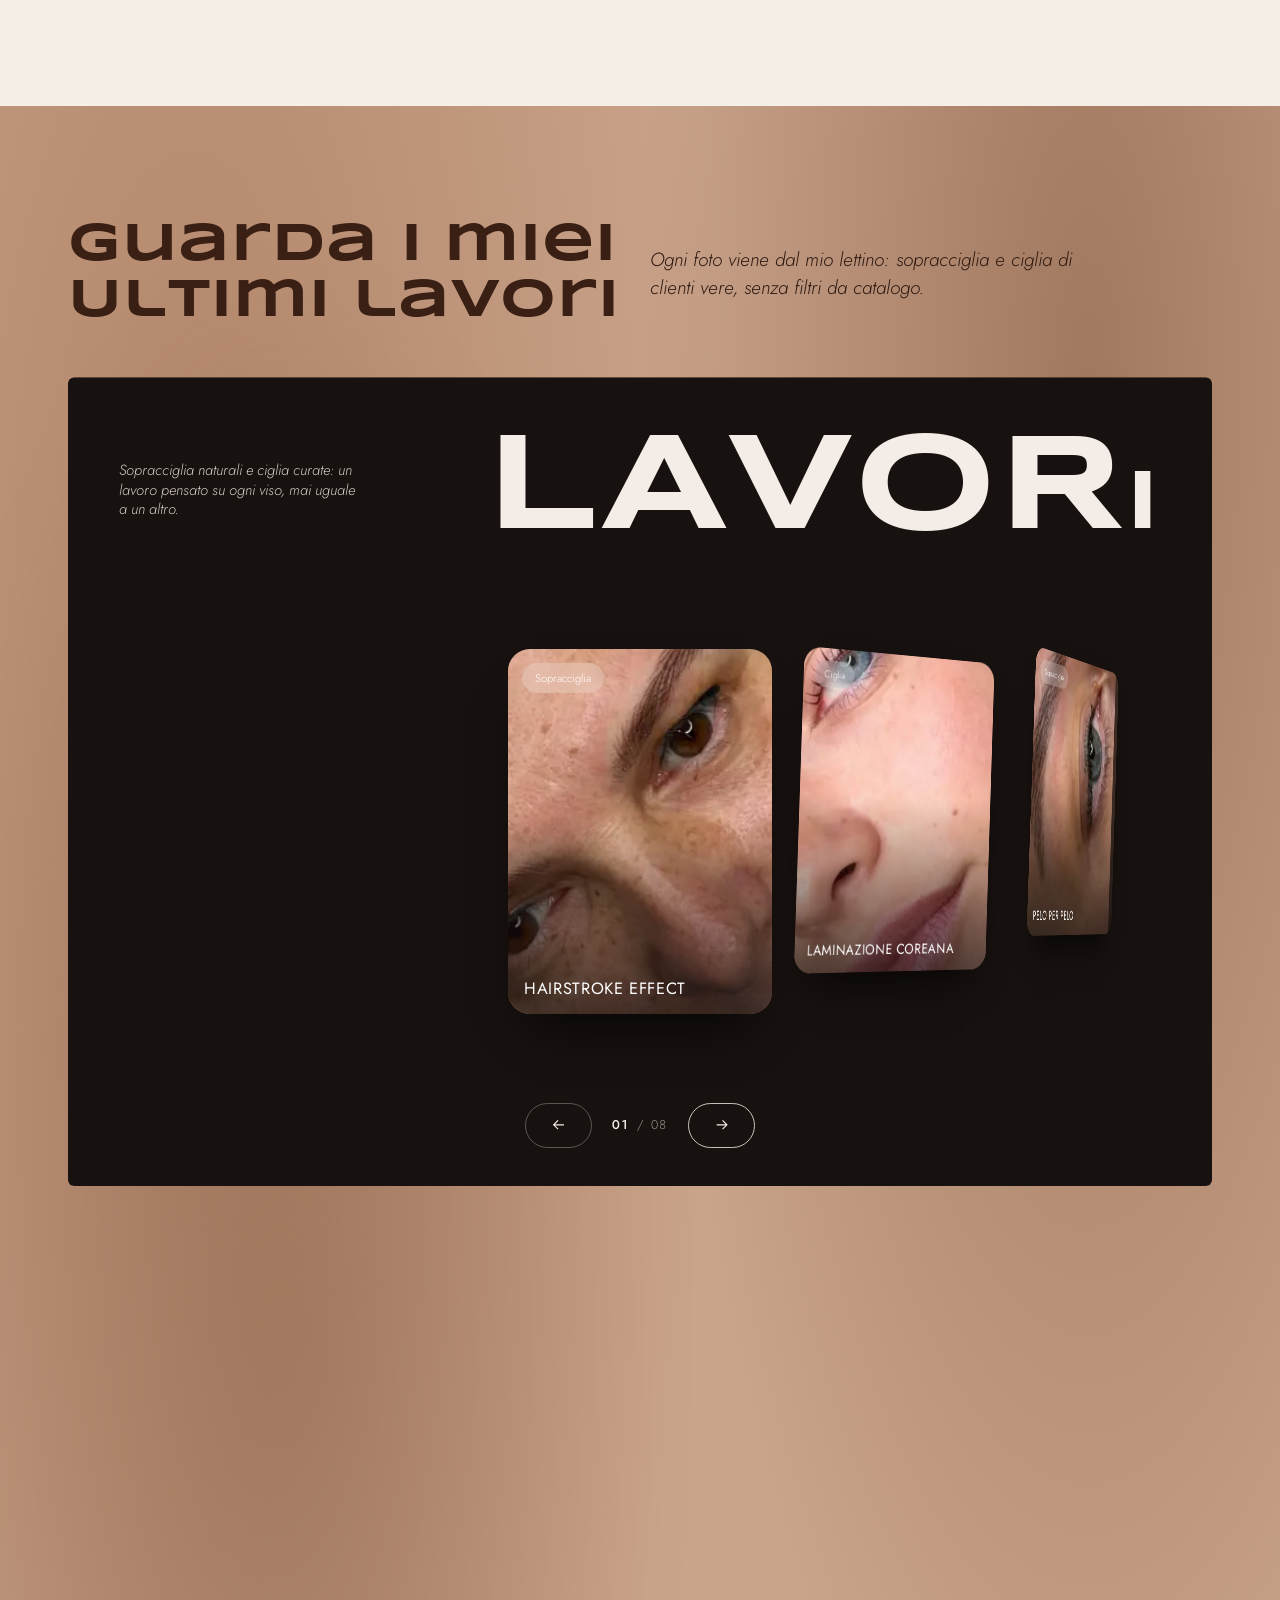
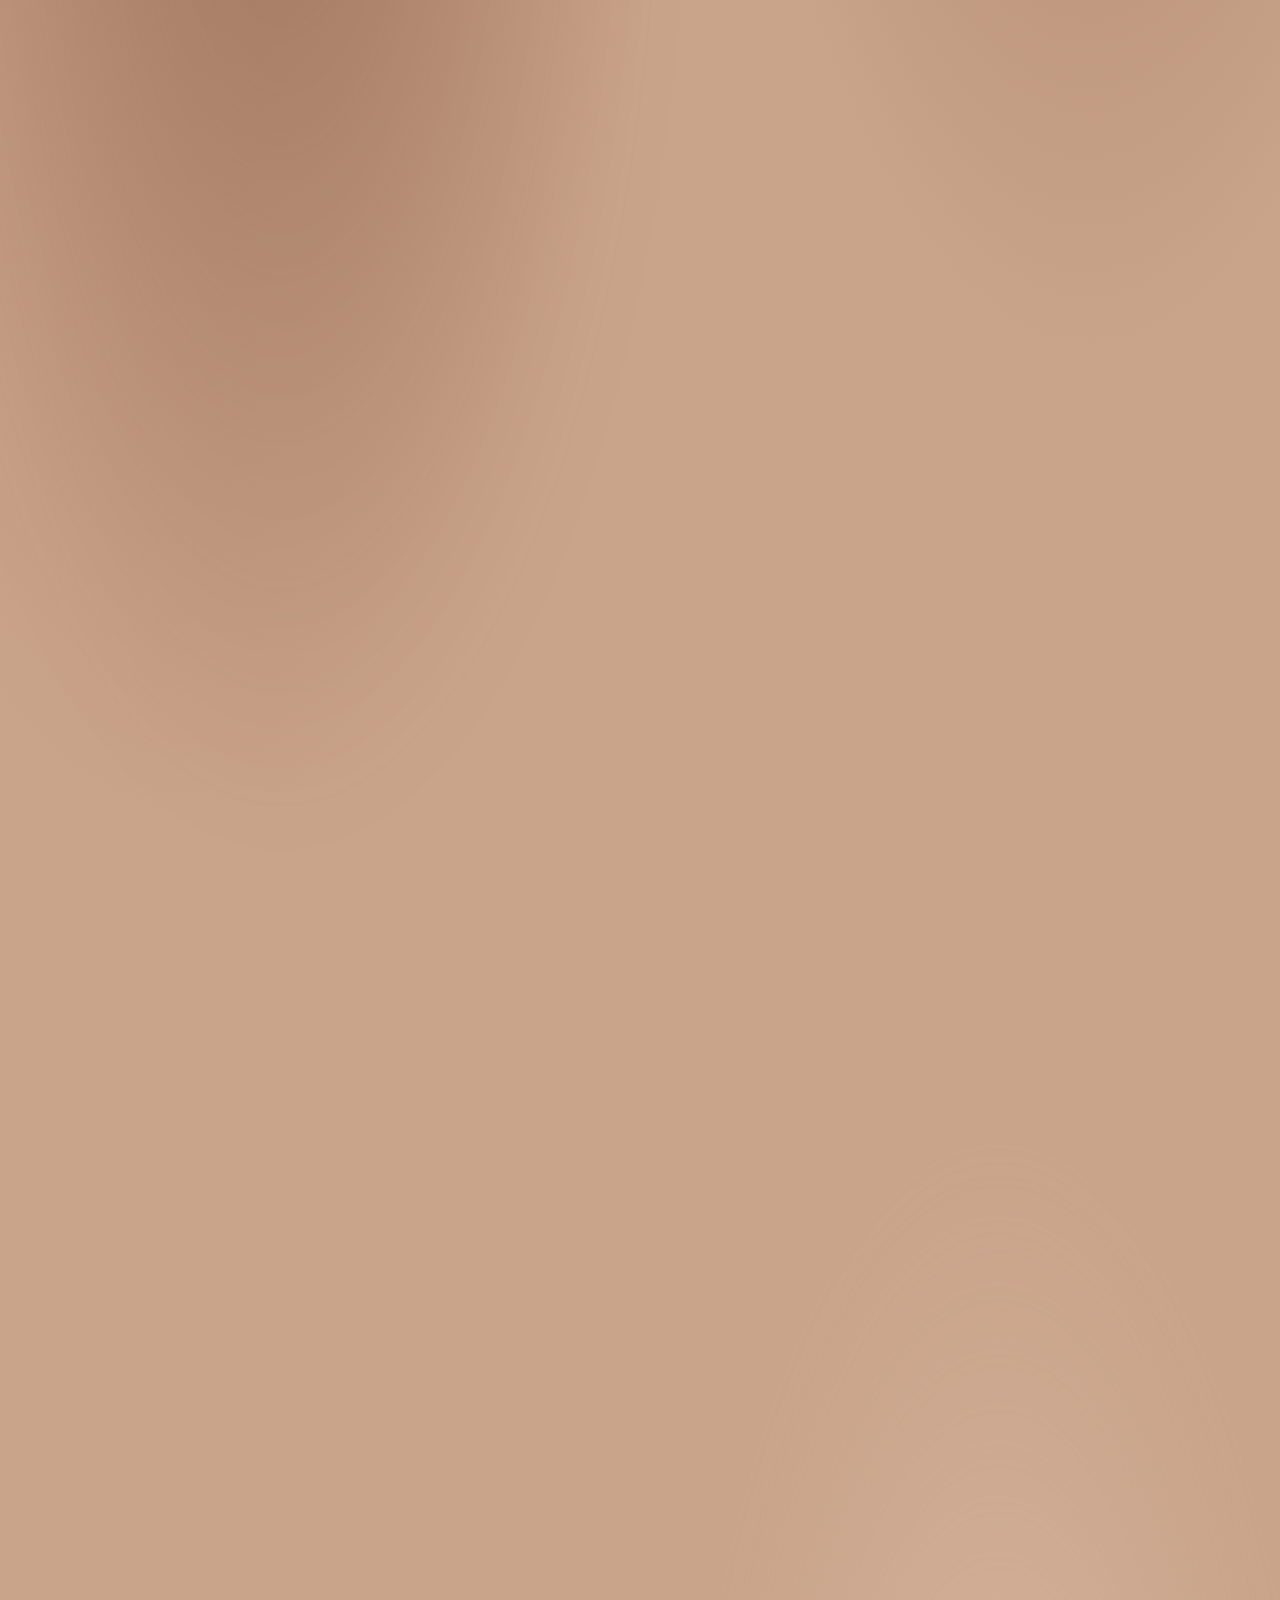
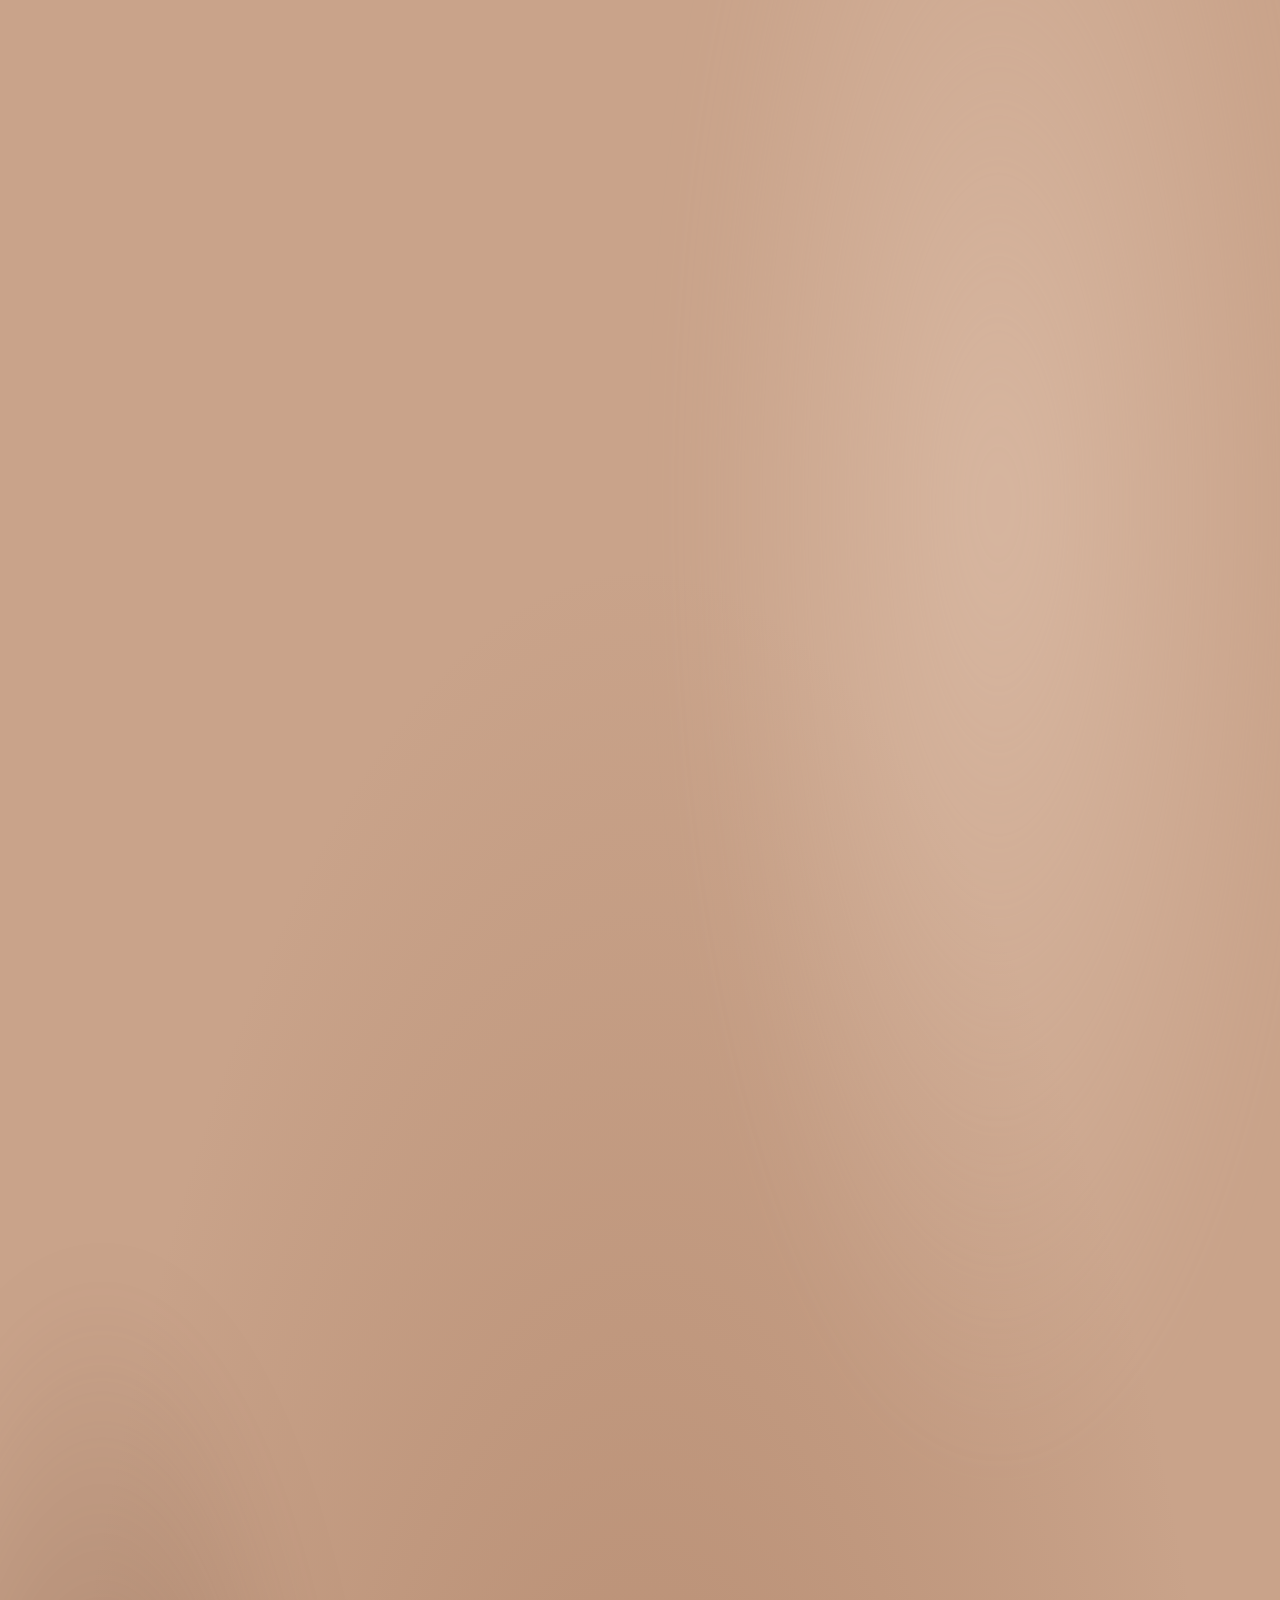
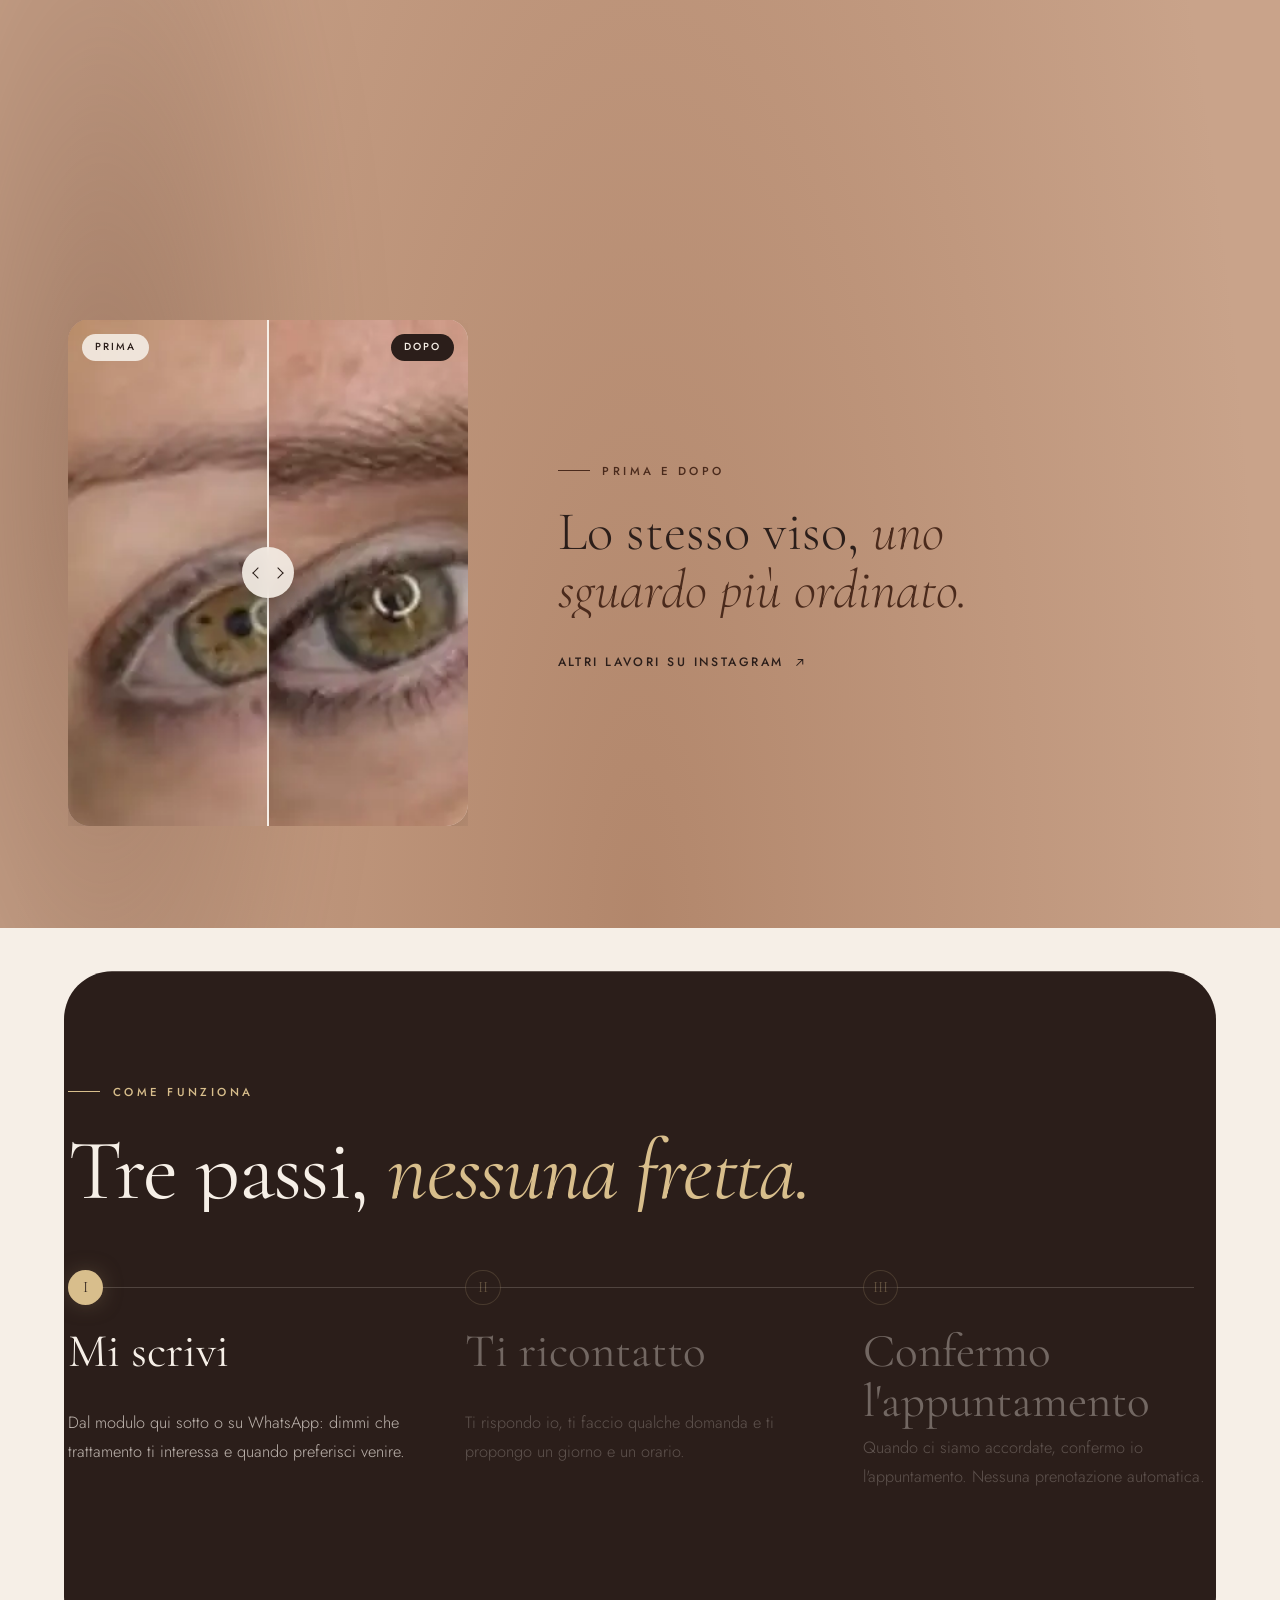
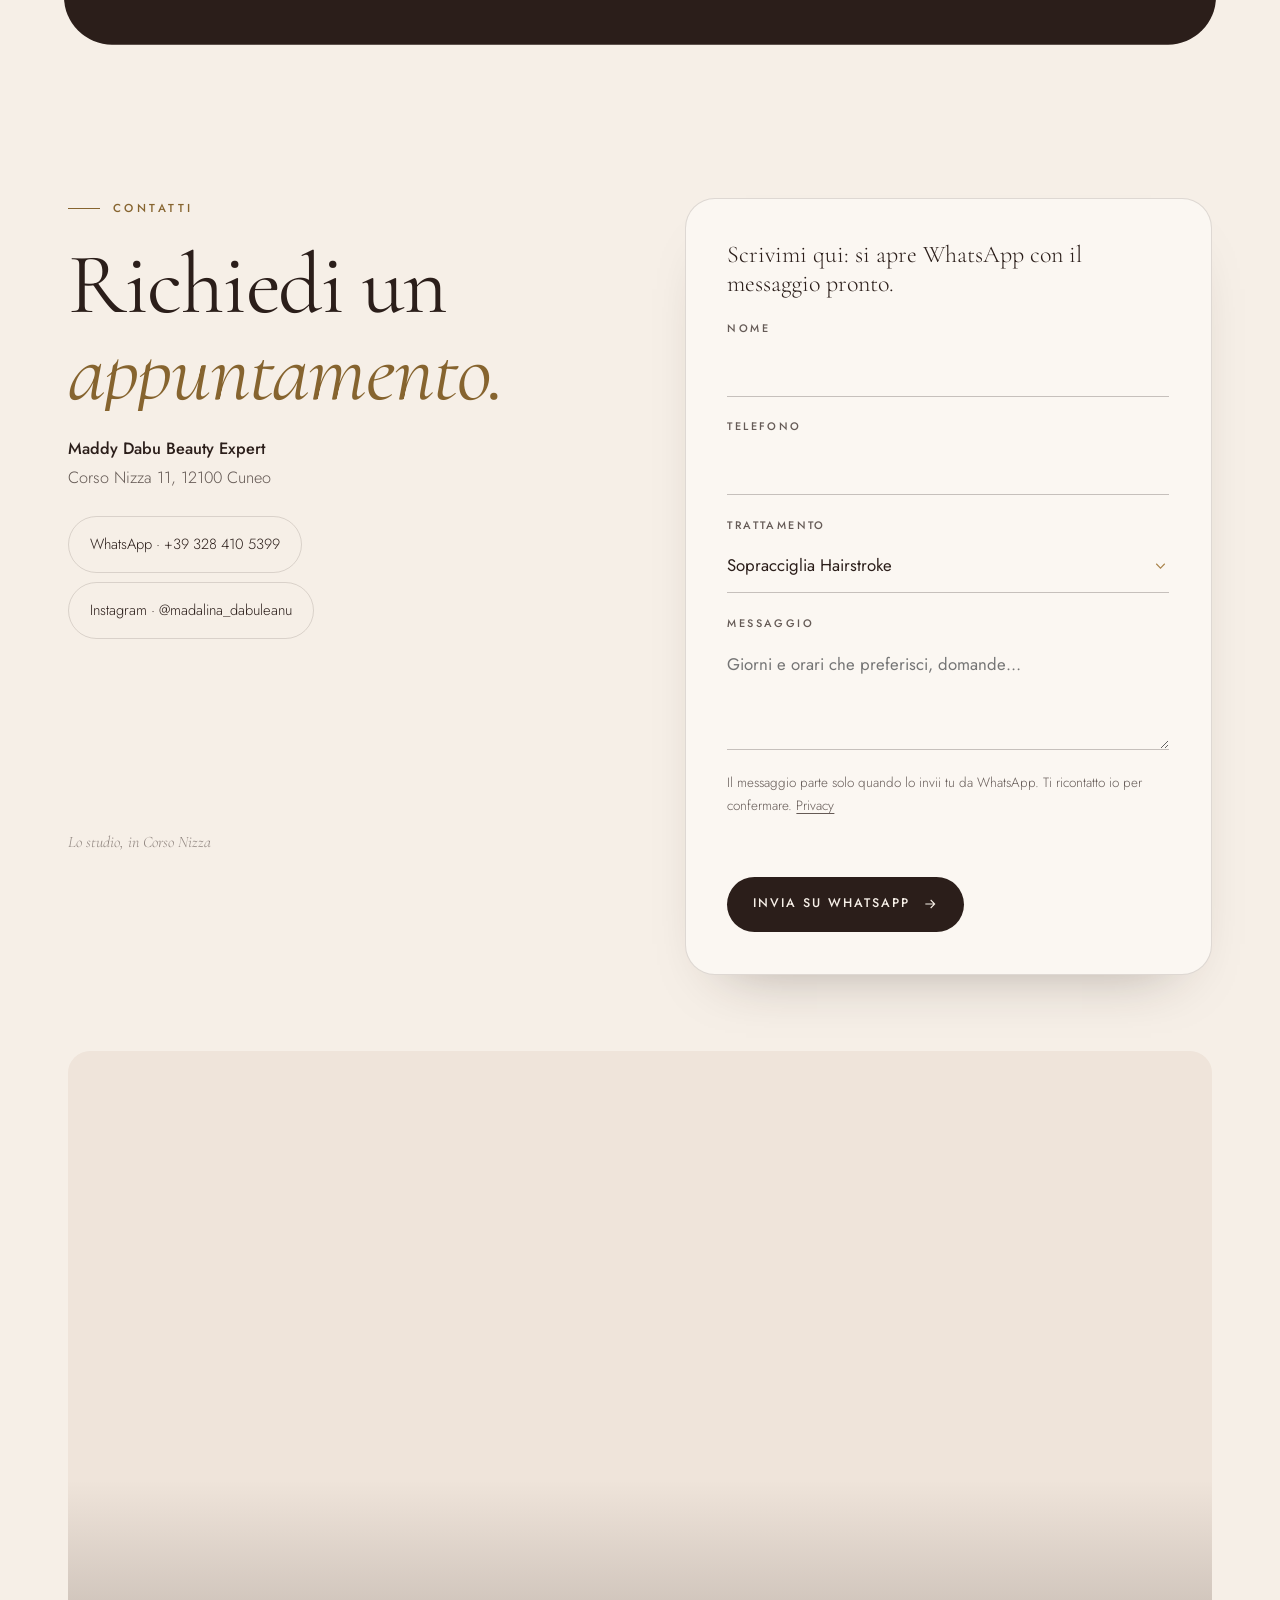
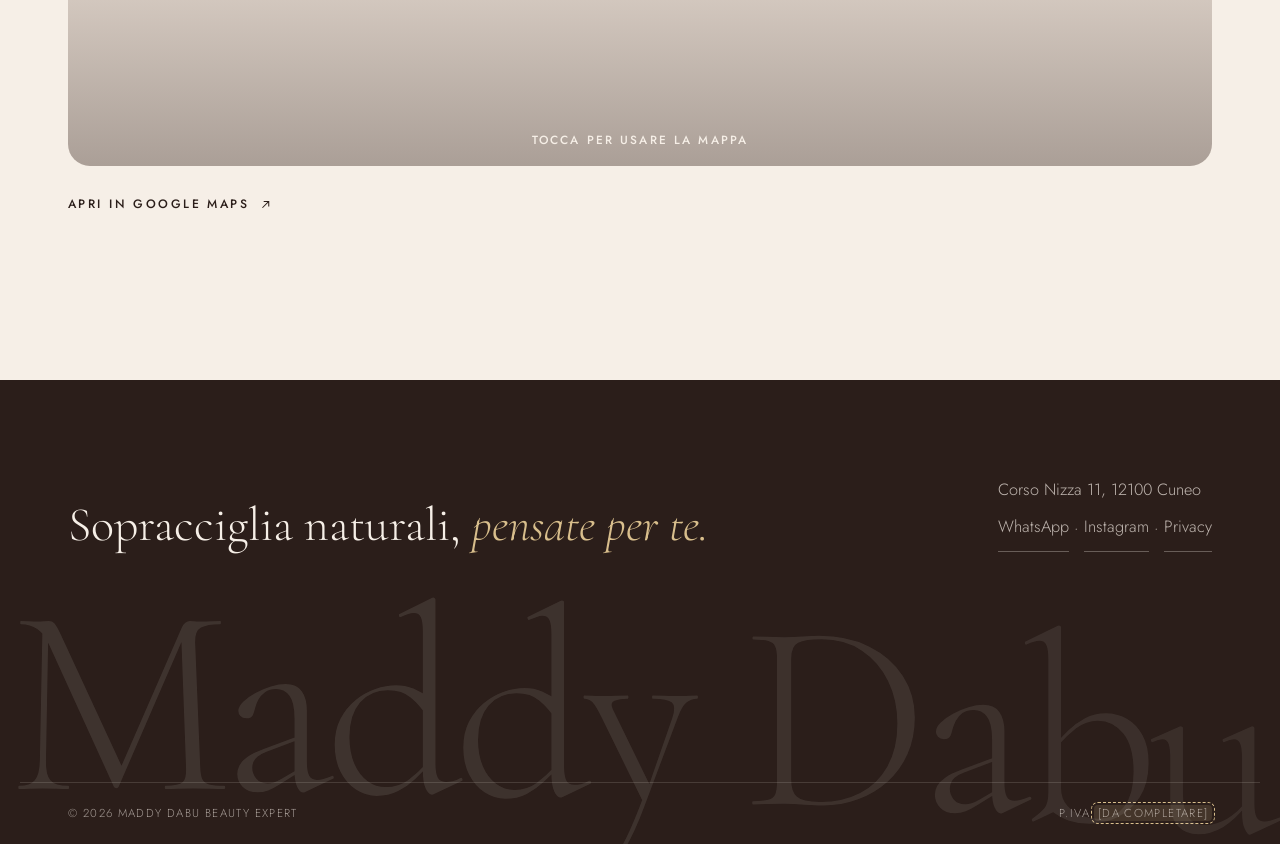
==== commit 26919505: "Scroll senza blocchi sul telefono e prima/dopo funzionante - Galleria: il trascinamento laterale si " ====
--- a/public/index.html
+++ b/public/index.html
@@ -197,7 +197,14 @@
     </div>
   </div>
   <div class="cont prima-dopo">
-    <figure class="pd-foto rivela"><img src="assets/img/prima-dopo-sopracciglia.webp" width="390" height="518" loading="lazy" decoding="async" alt="Confronto prima e dopo: a sinistra il sopracciglio prima, a destra il sopracciglio ridisegnato"><span class="pd-et pd-et--1">Prima</span><span class="pd-et pd-et--2">Dopo</span></figure>
+    <figure class="pd" data-pd style="--pos:50%">
+      <img class="pd-dopo" src="assets/img/dopo-sopracciglio.webp" width="300" height="380" loading="lazy" decoding="async" alt="Dopo: sopracciglio ridisegnato, più pieno e definito">
+      <div class="pd-prima"><img src="assets/img/prima-sopracciglio.webp" width="300" height="380" loading="lazy" decoding="async" alt="Prima: sopracciglio rado e poco definito"></div>
+      <span class="pd-et pd-et--1" aria-hidden="true">Prima</span><span class="pd-et pd-et--2" aria-hidden="true">Dopo</span>
+      <span class="pd-maniglia" aria-hidden="true"><i></i></span>
+      <input class="pd-range" type="range" min="0" max="100" value="50" aria-label="Confronto prima e dopo: sposta per vedere il prima o il dopo">
+      <figcaption class="sr">Trascina il cursore: a sinistra il sopracciglio prima del trattamento, a destra dopo.</figcaption>
+    </figure>
     <div class="pd-testo">
       <p class="occhiello">Prima e dopo</p>
       <p class="pd-frase" data-righe>Lo stesso viso, <em>uno sguardo più ordinato.</em></p>
--- a/public/assets/css/style.css
+++ b/public/assets/css/style.css
@@ -24,7 +24,7 @@
 @media (min-width: 900px) { :root { --gut: max(48px, env(safe-area-inset-left, 0px)); --gut-d: max(48px, env(safe-area-inset-right, 0px)); } }
 
 *, *::before, *::after { box-sizing: border-box; }
-html { -webkit-text-size-adjust: 100%; scroll-behavior: smooth; }
+html { -webkit-text-size-adjust: 100%; overflow-anchor: none; }
 body { margin: 0; background: var(--crema); color: var(--cacao); font-family: var(--sans); font-weight: 300; font-size: 1.02rem; line-height: 1.75; -webkit-font-smoothing: antialiased; overflow-x: clip; }
 img { display: block; max-width: 100%; height: auto; }
 a { color: inherit; text-decoration: none; }
@@ -245,11 +245,18 @@
 
 .prima-dopo { display: grid; gap: 2.4rem; padding-block: clamp(3rem, 6vw, 6rem) clamp(5rem, 8vw, 8rem); }
 @media (min-width: 900px) { .prima-dopo { grid-template-columns: auto 1fr; align-items: center; gap: clamp(3rem, 7vw, 8rem); } }
-.pd-foto { position: relative; width: min(84vw, 380px); border-radius: var(--r); overflow: hidden; }
-.pd-foto img { width: 100%; }
-.pd-et { position: absolute; top: .9rem; padding: .3rem .8rem; border-radius: 999px; background: rgba(246, 239, 231, .85); font-size: .64rem; font-weight: 500; letter-spacing: .2em; text-transform: uppercase; }
+.pd { position: relative; width: min(84vw, 400px); aspect-ratio: 300 / 380; border-radius: var(--r); overflow: hidden; user-select: none; -webkit-user-select: none; touch-action: pan-y; cursor: ew-resize; box-shadow: 0 40px 70px -40px rgba(43, 30, 26, .7); background: var(--cipria); }
+.pd img { position: absolute; inset: 0; width: 100%; height: 100%; object-fit: cover; pointer-events: none; }
+.pd-prima { position: absolute; inset: 0; clip-path: inset(0 calc(100% - var(--pos)) 0 0); }
+.pd-et { position: absolute; top: .9rem; z-index: 2; padding: .3rem .8rem; border-radius: 999px; background: rgba(246, 239, 231, .88); font-size: .64rem; font-weight: 500; letter-spacing: .2em; text-transform: uppercase; color: var(--cacao); transition: opacity .3s; }
 .pd-et--1 { left: .9rem; } .pd-et--2 { right: .9rem; background: var(--cacao); color: var(--crema); }
-.pd-foto::after { content: ""; position: absolute; top: 0; bottom: 0; left: 50%; width: 2px; background: var(--crema); transform: scaleY(var(--linea-pd, 1)); transform-origin: top; }
+.pd-maniglia { position: absolute; top: 0; bottom: 0; left: var(--pos); z-index: 3; width: 2px; margin-left: -1px; background: var(--crema); pointer-events: none; }
+.pd-maniglia i { position: absolute; left: 50%; top: 50%; width: 3.2rem; height: 3.2rem; margin: -1.6rem 0 0 -1.6rem; border-radius: 50%; background: rgba(246, 239, 231, .9); -webkit-backdrop-filter: blur(6px); backdrop-filter: blur(6px); box-shadow: 0 10px 24px -10px rgba(43, 30, 26, .6); }
+.pd-maniglia i::before, .pd-maniglia i::after { content: ""; position: absolute; top: 50%; width: .5rem; height: .5rem; margin-top: -.25rem; border: solid var(--cacao); border-width: 0 0 1.5px 1.5px; }
+.pd-maniglia i::before { left: .75rem; transform: rotate(45deg); }
+.pd-maniglia i::after { right: .75rem; transform: rotate(-135deg); }
+.pd-range { position: absolute; inset: 0; z-index: 4; width: 100%; height: 100%; margin: 0; opacity: 0; cursor: ew-resize; -webkit-appearance: none; appearance: none; touch-action: pan-y; }
+.pd:has(.pd-range:focus-visible) { outline: 2px solid var(--oro); outline-offset: 4px; }
 .pd-testo { display: grid; gap: 1.4rem; }
 .pd-frase { font-family: var(--serif); font-size: clamp(2rem, 1.5rem + 2.4vw, 3.6rem); line-height: 1.05; max-width: 18ch; }
 
@@ -304,7 +311,9 @@
 .mappa-w { display: grid; gap: 1rem; margin-top: clamp(3rem, 6vw, 5rem); }
 .mappa { position: relative; aspect-ratio: 16 / 10; border-radius: var(--r); overflow: hidden; background: var(--crema-2); display: grid; place-items: center; color: var(--cacao-3); font-size: .9rem; }
 @media (max-width: 699px) { .mappa { aspect-ratio: 4 / 5; } }
-.mappa iframe { position: absolute; inset: 0; width: 100%; height: 100%; border: 0; filter: grayscale(.4) sepia(.2); }
+.mappa iframe { position: absolute; inset: 0; width: 100%; height: 100%; border: 0; filter: grayscale(.4) sepia(.2); pointer-events: none; }
+.mappa.attiva iframe { pointer-events: auto; }
+.mappa-attiva { position: absolute; inset: 0; z-index: 2; display: grid; place-items: end center; padding: 1rem; border: 0; background: linear-gradient(transparent 60%, rgba(43, 30, 26, .35)); color: var(--crema); font-size: .74rem; font-weight: 500; letter-spacing: .18em; text-transform: uppercase; cursor: pointer; }
 
 /* ── PIEDE ── */
 .piede { background: var(--cacao); color: var(--crema); overflow: hidden; padding-top: clamp(4rem, 8vw, 6rem); }
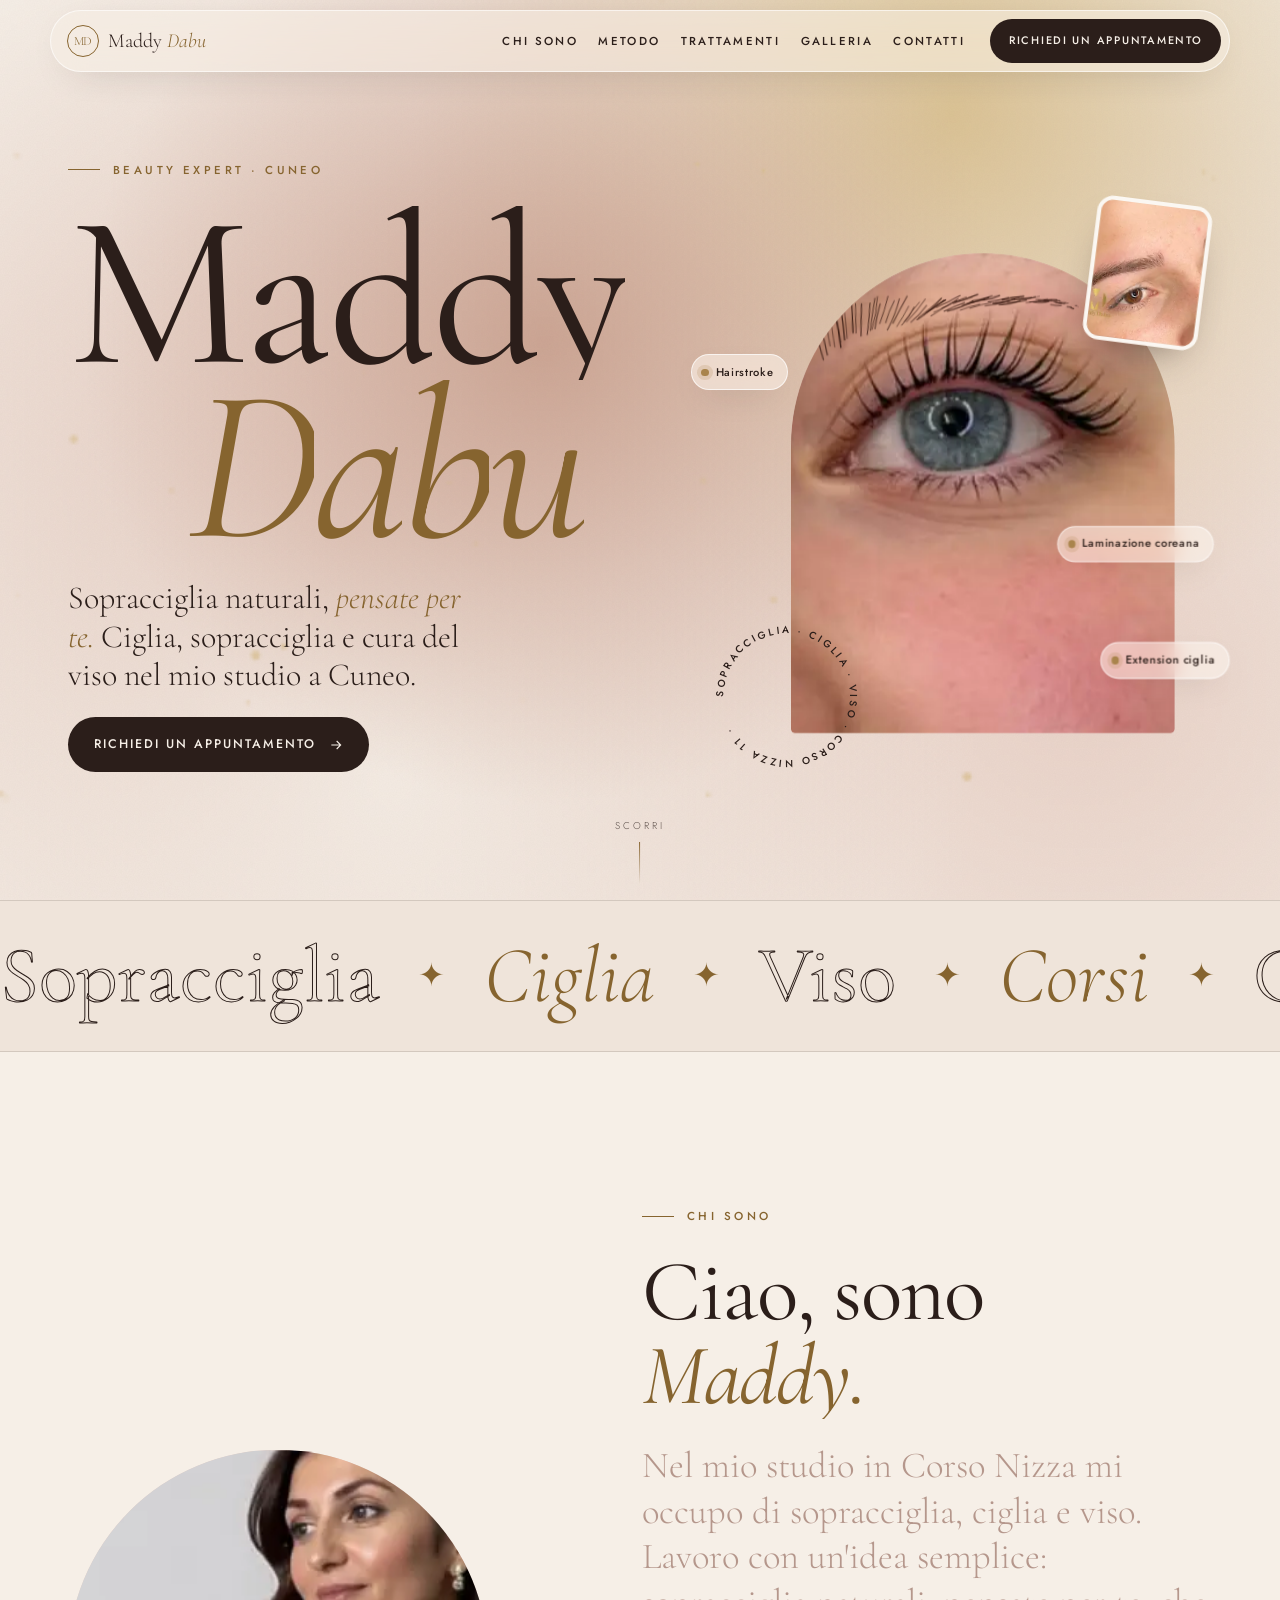
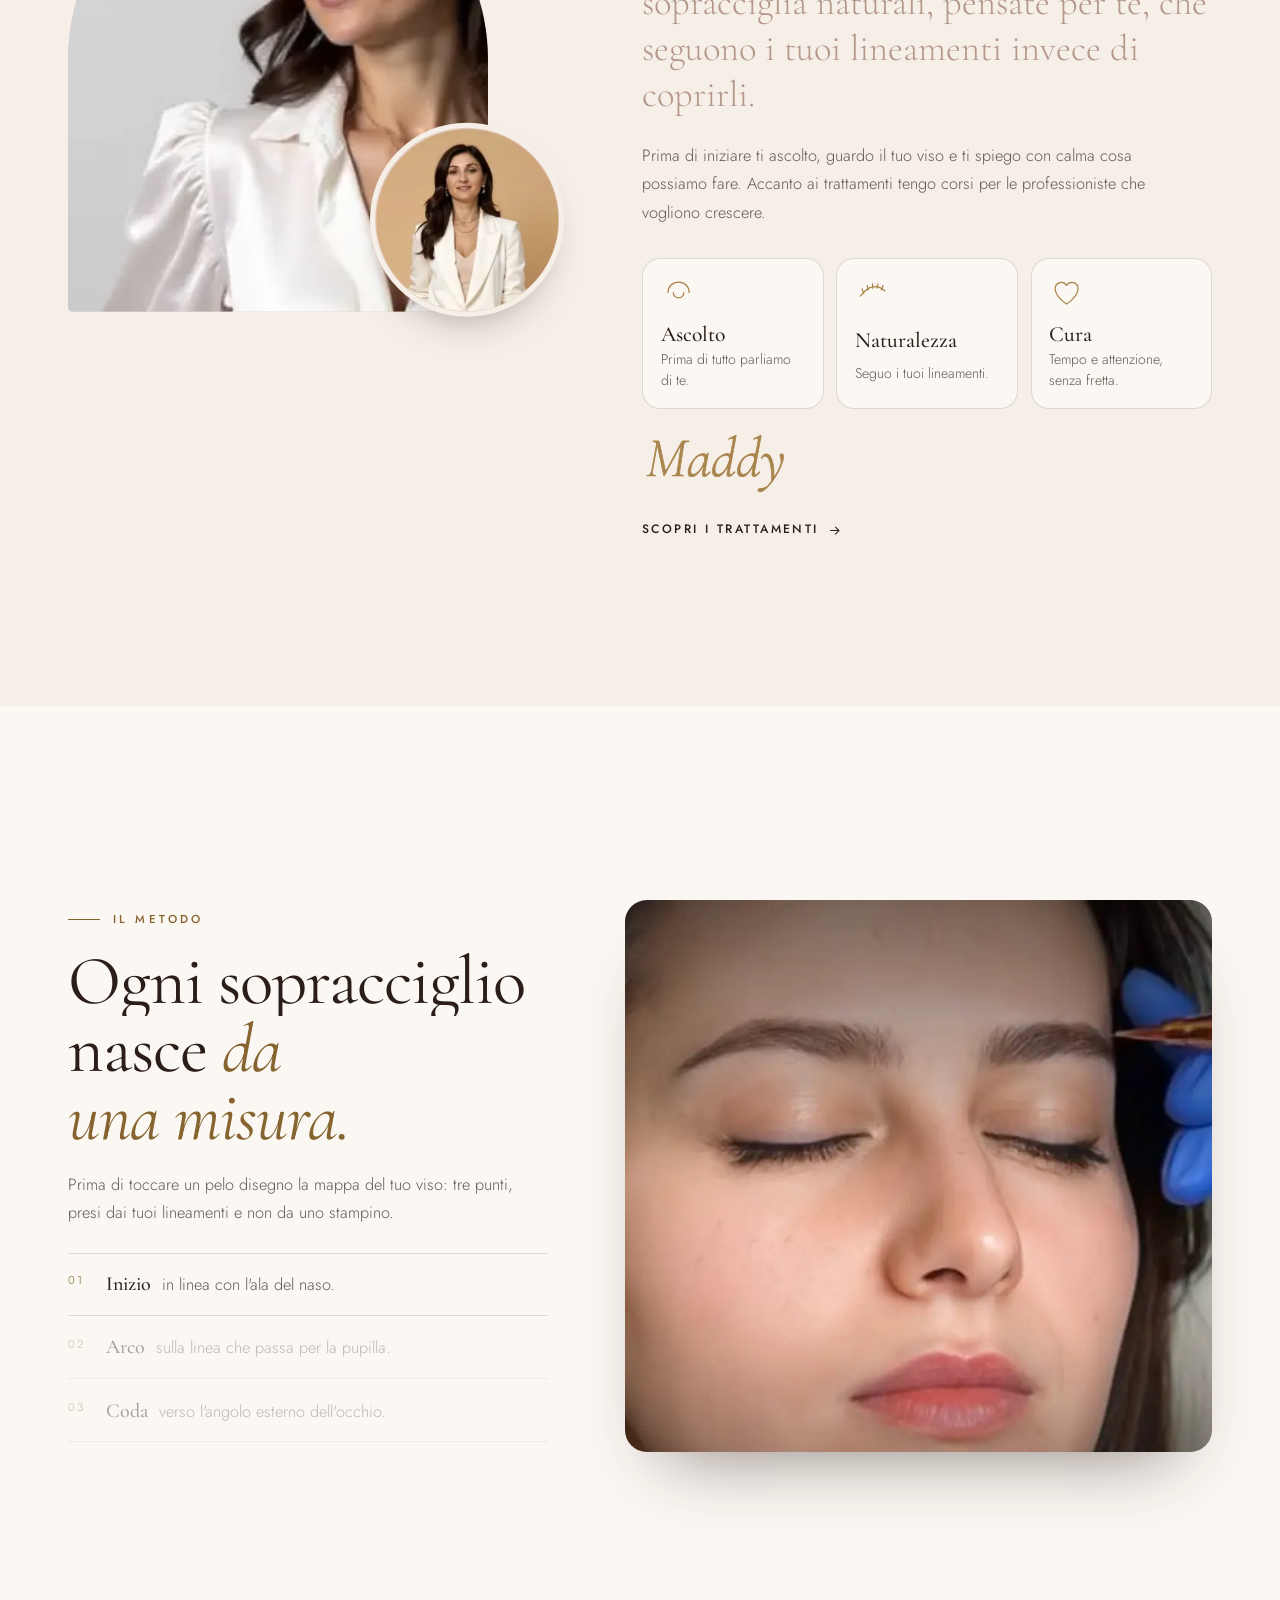
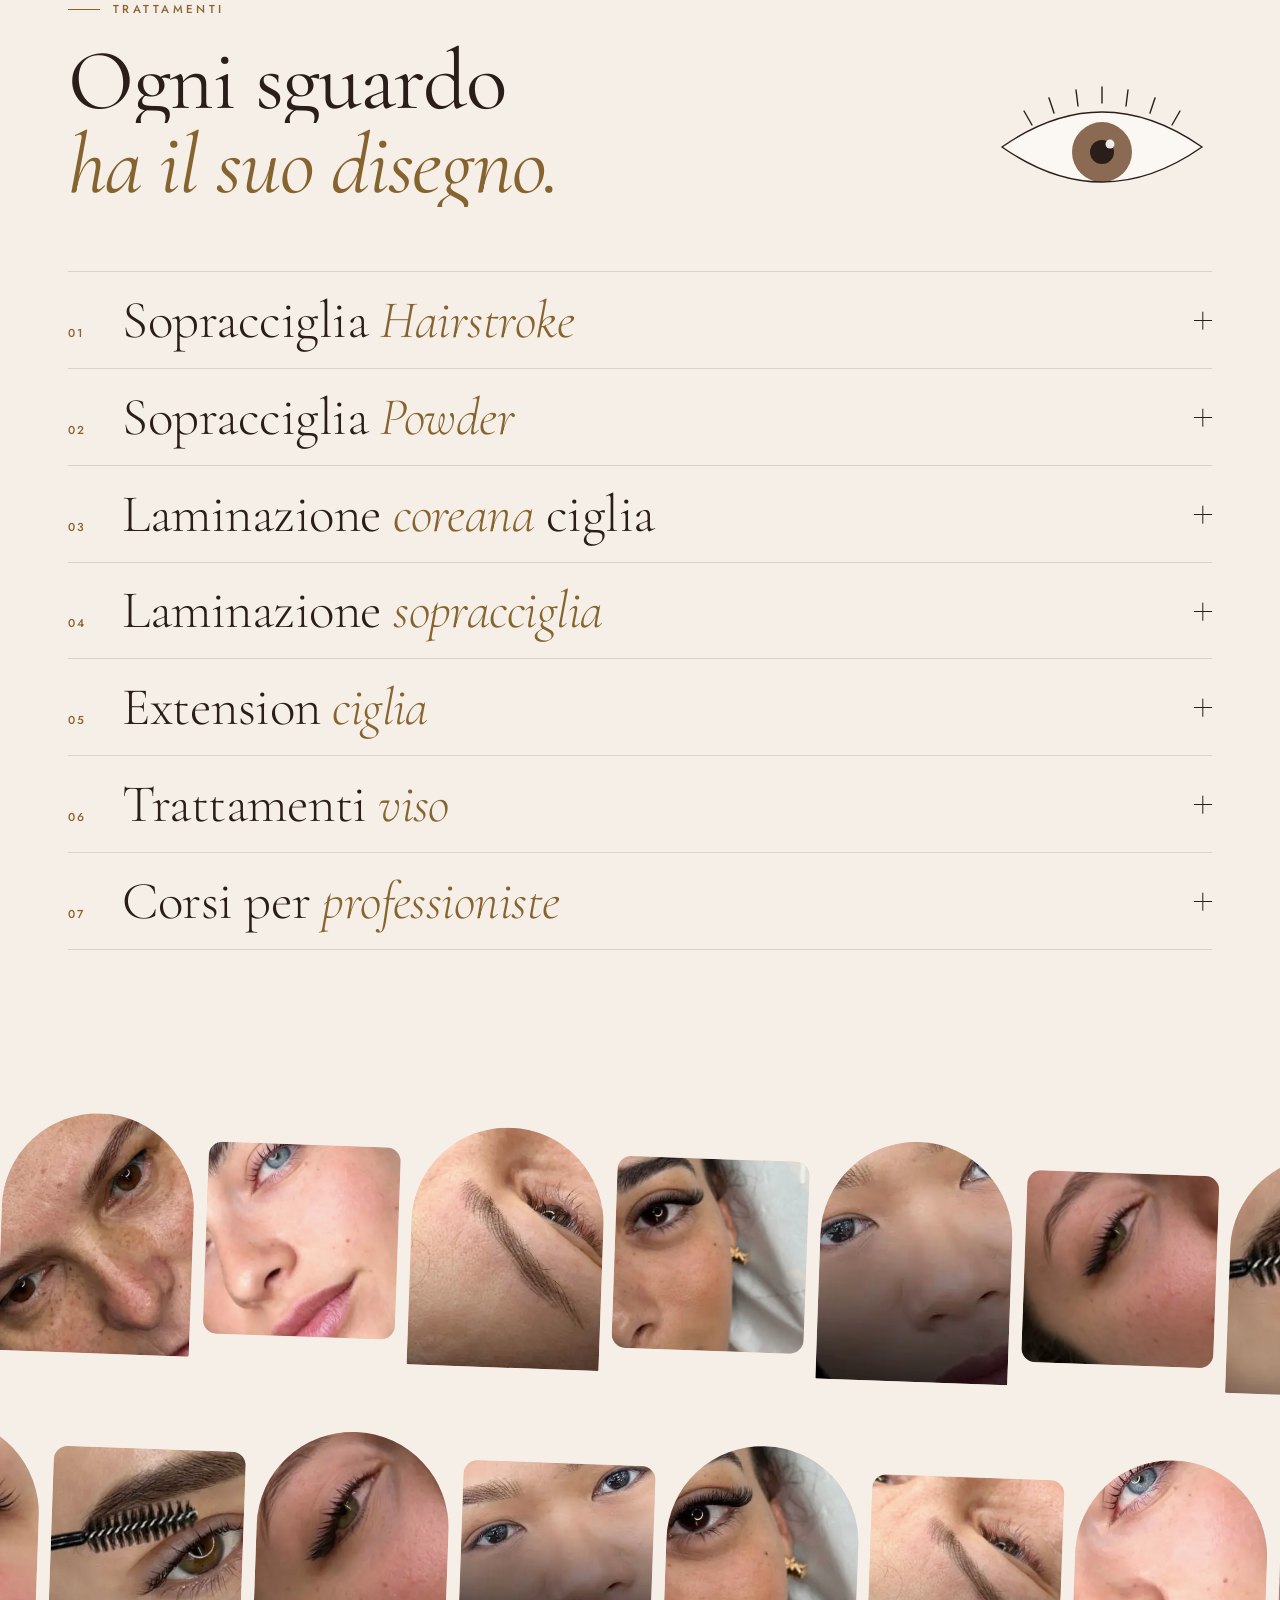
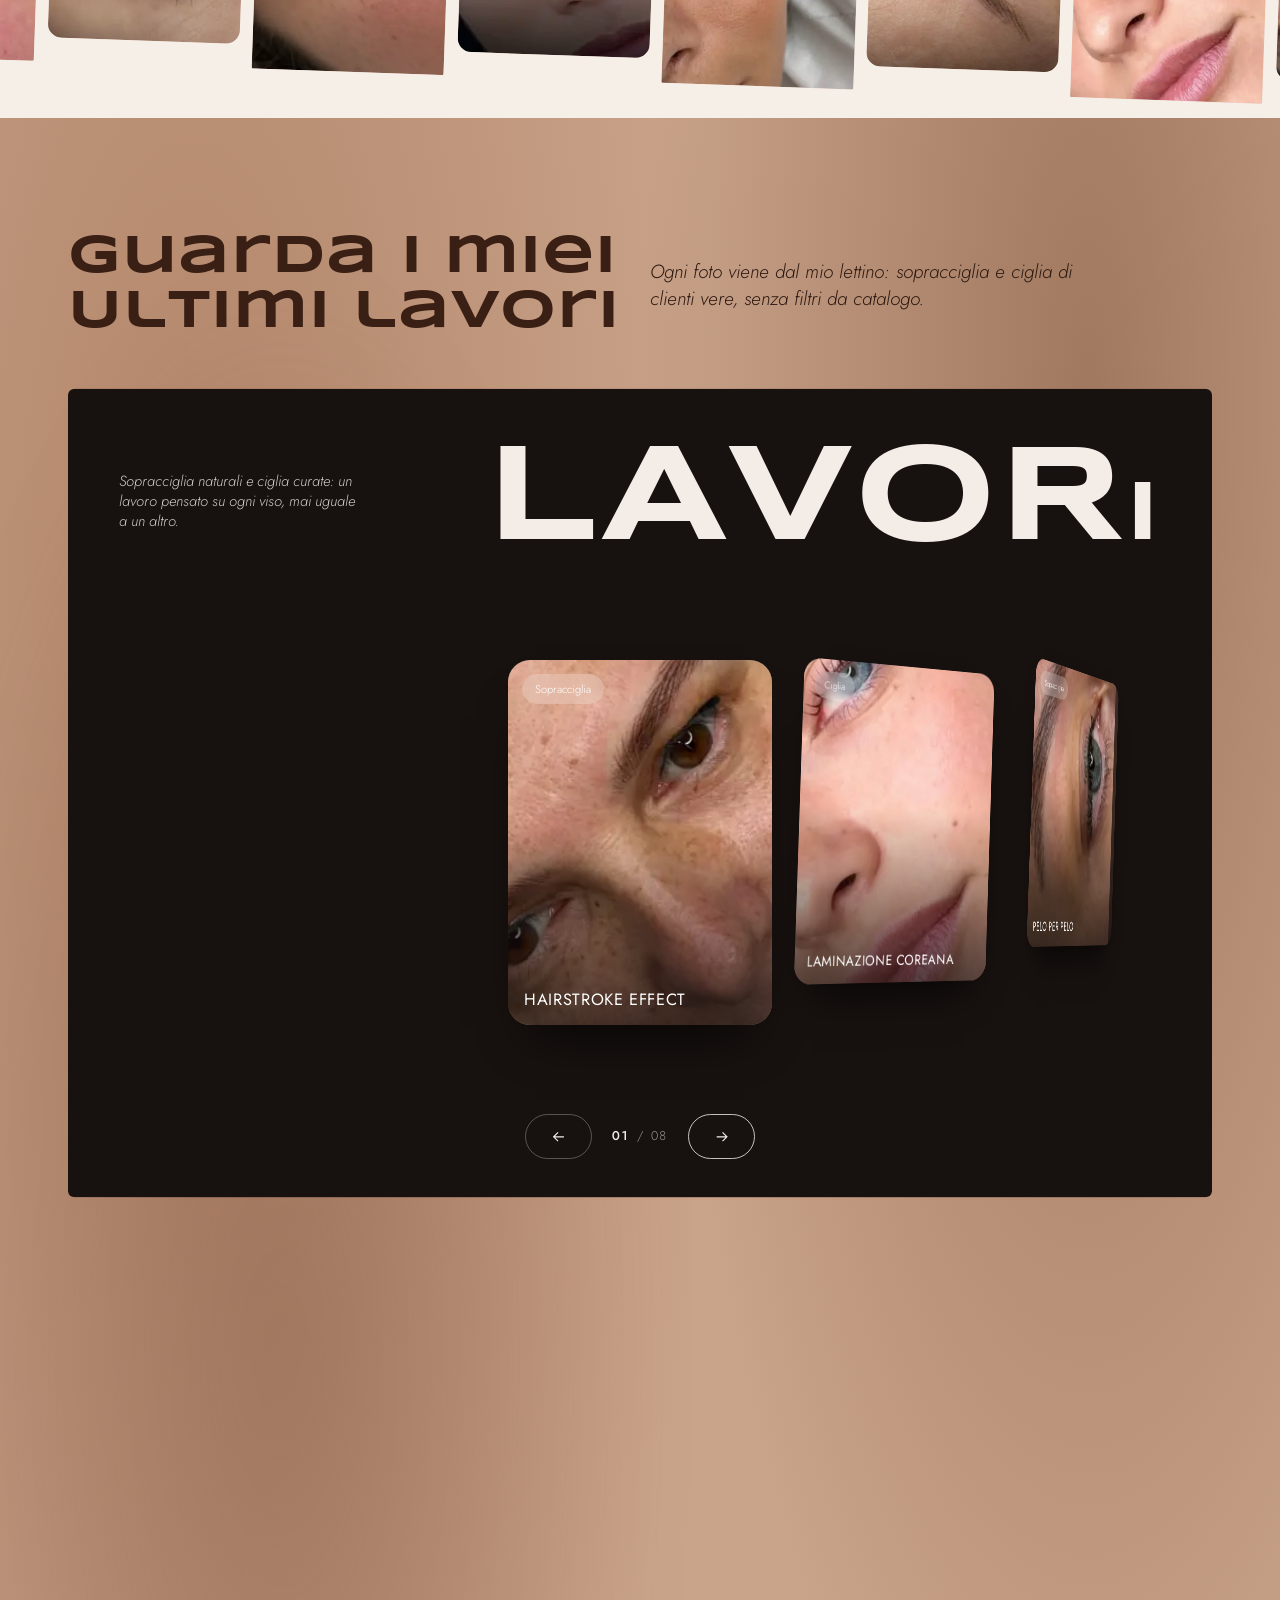
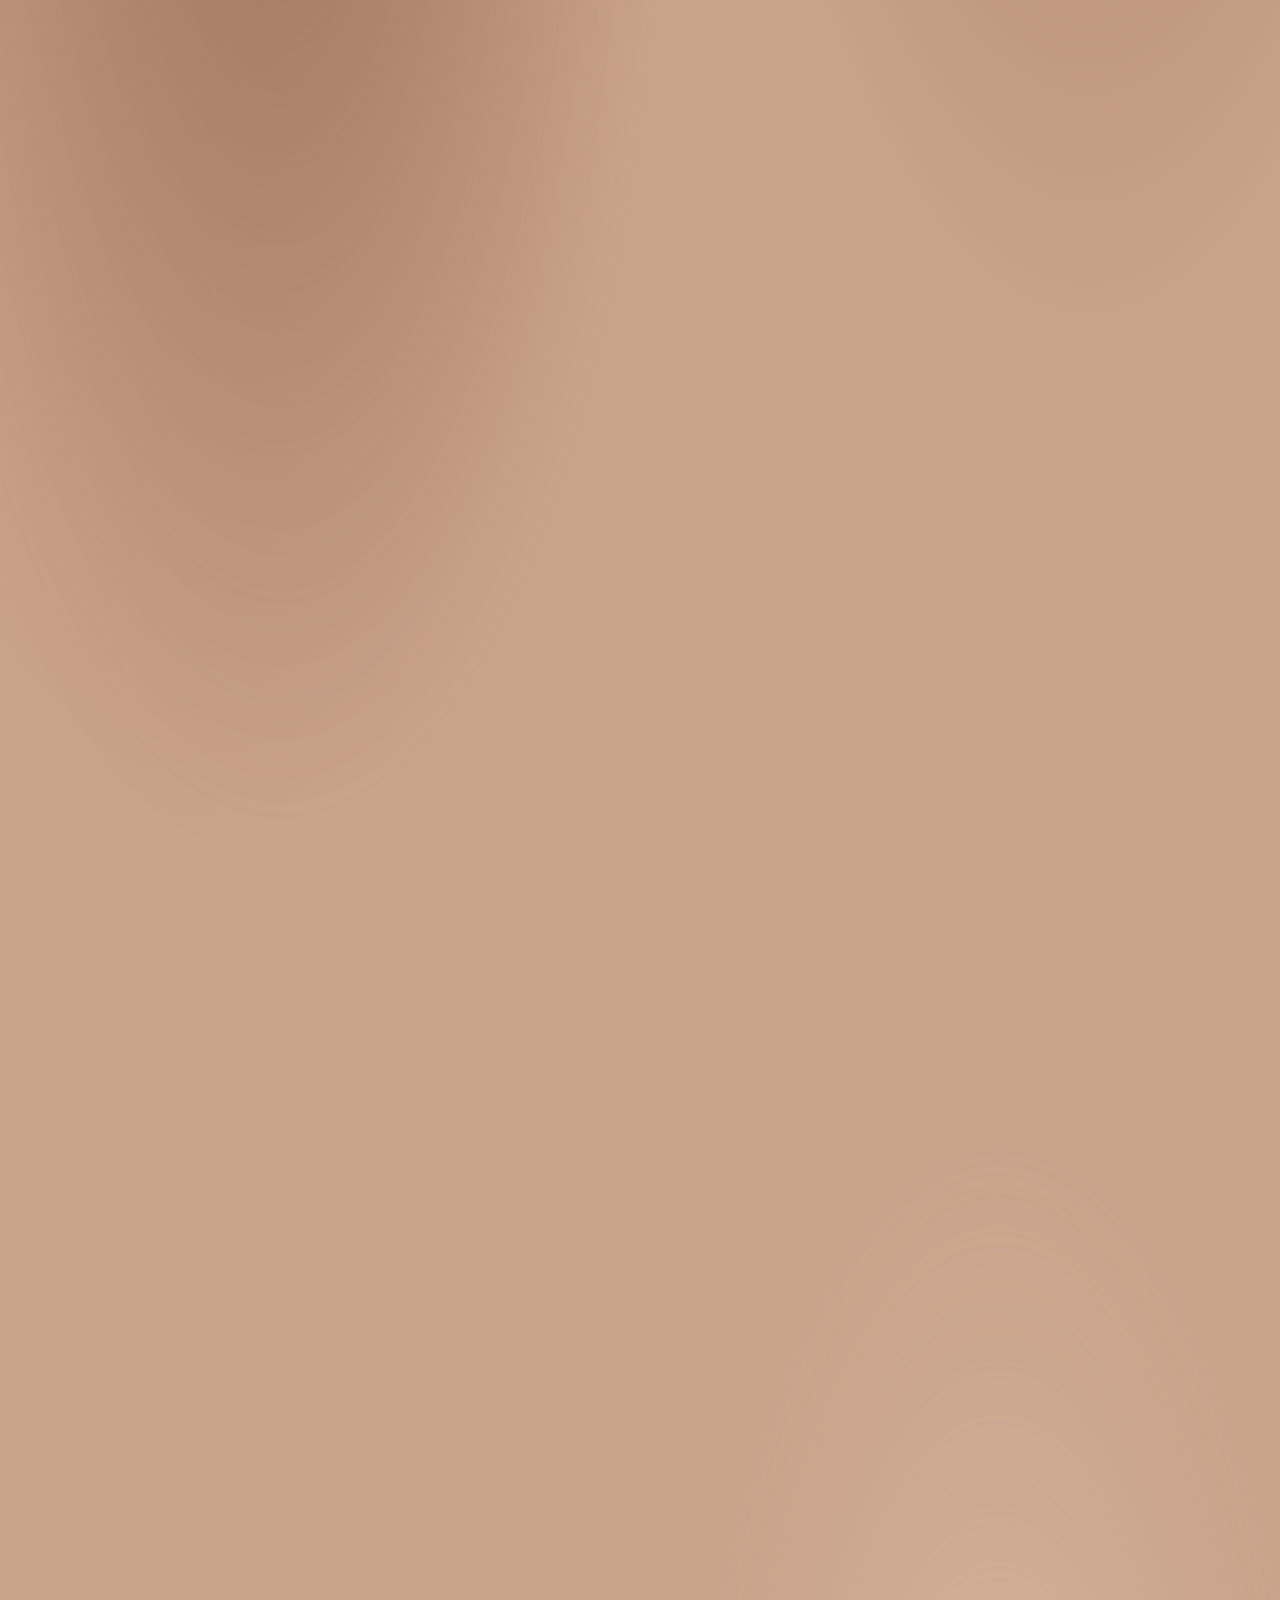
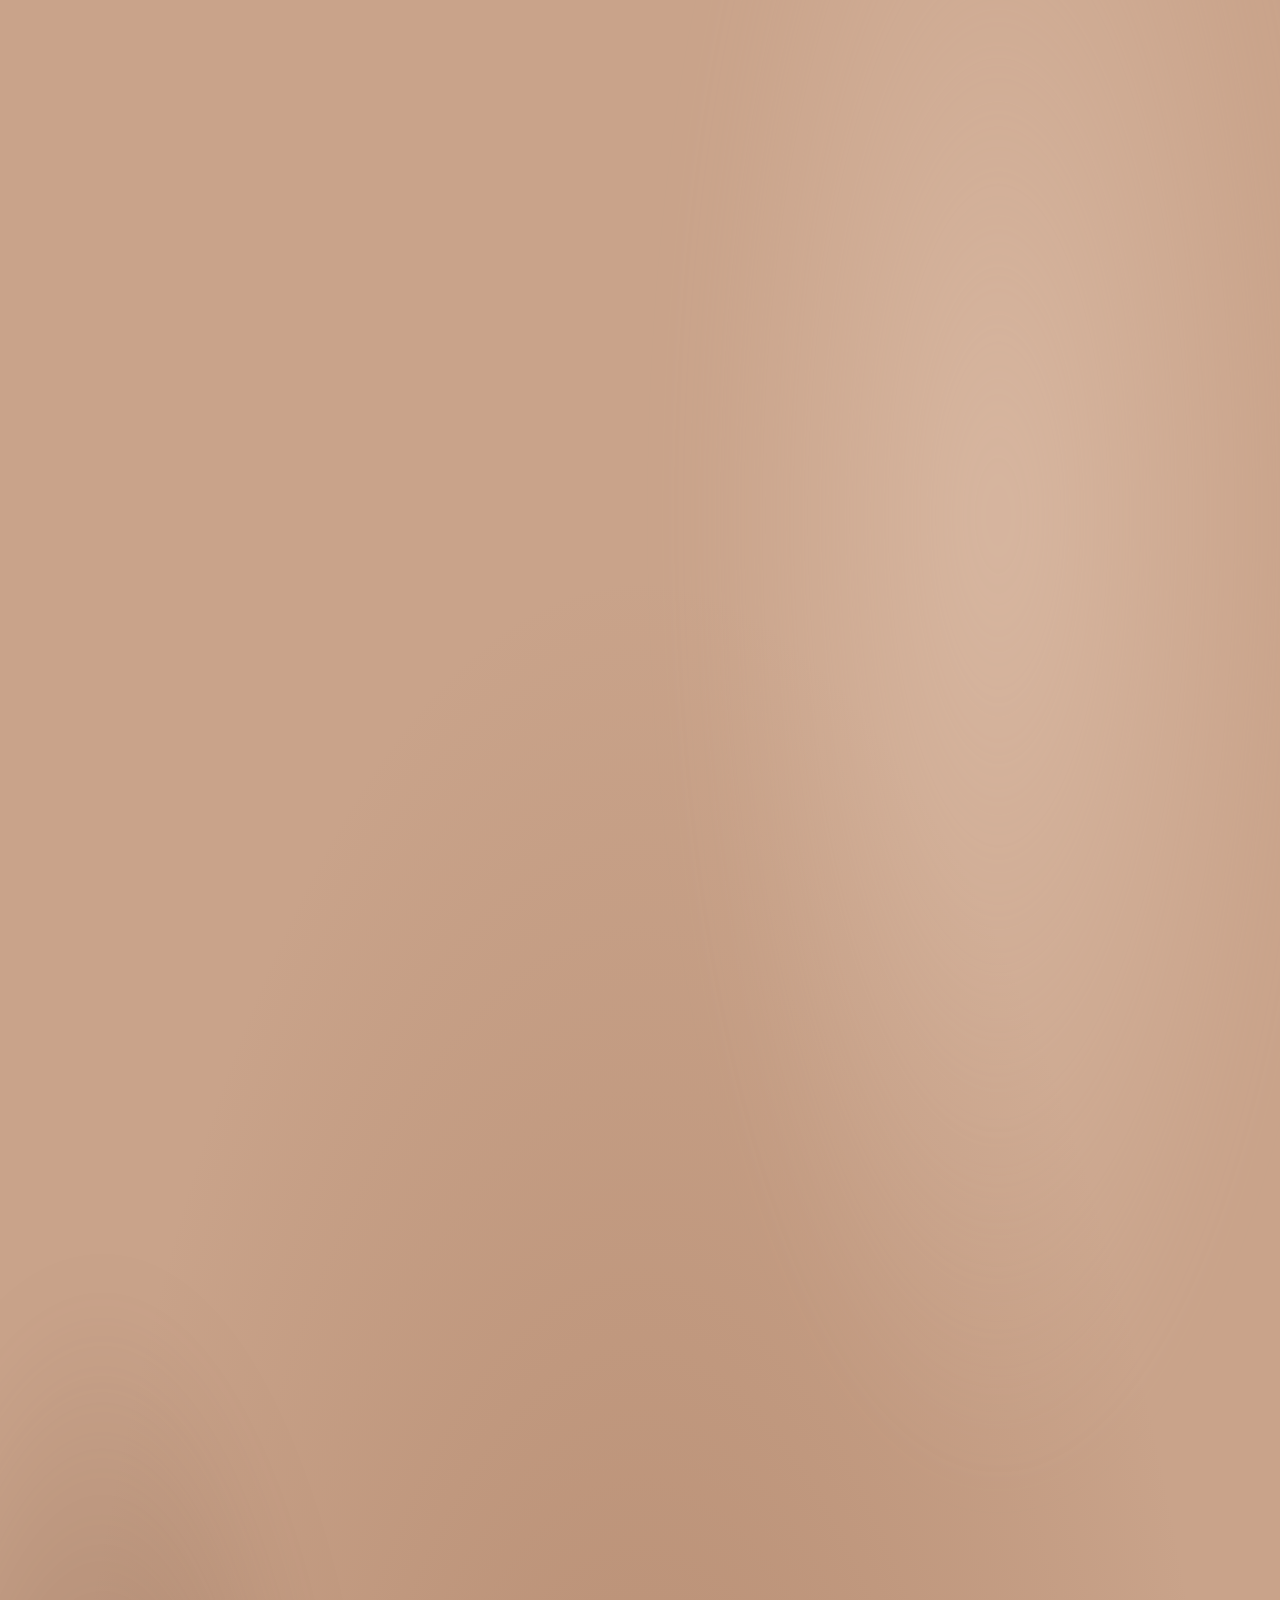
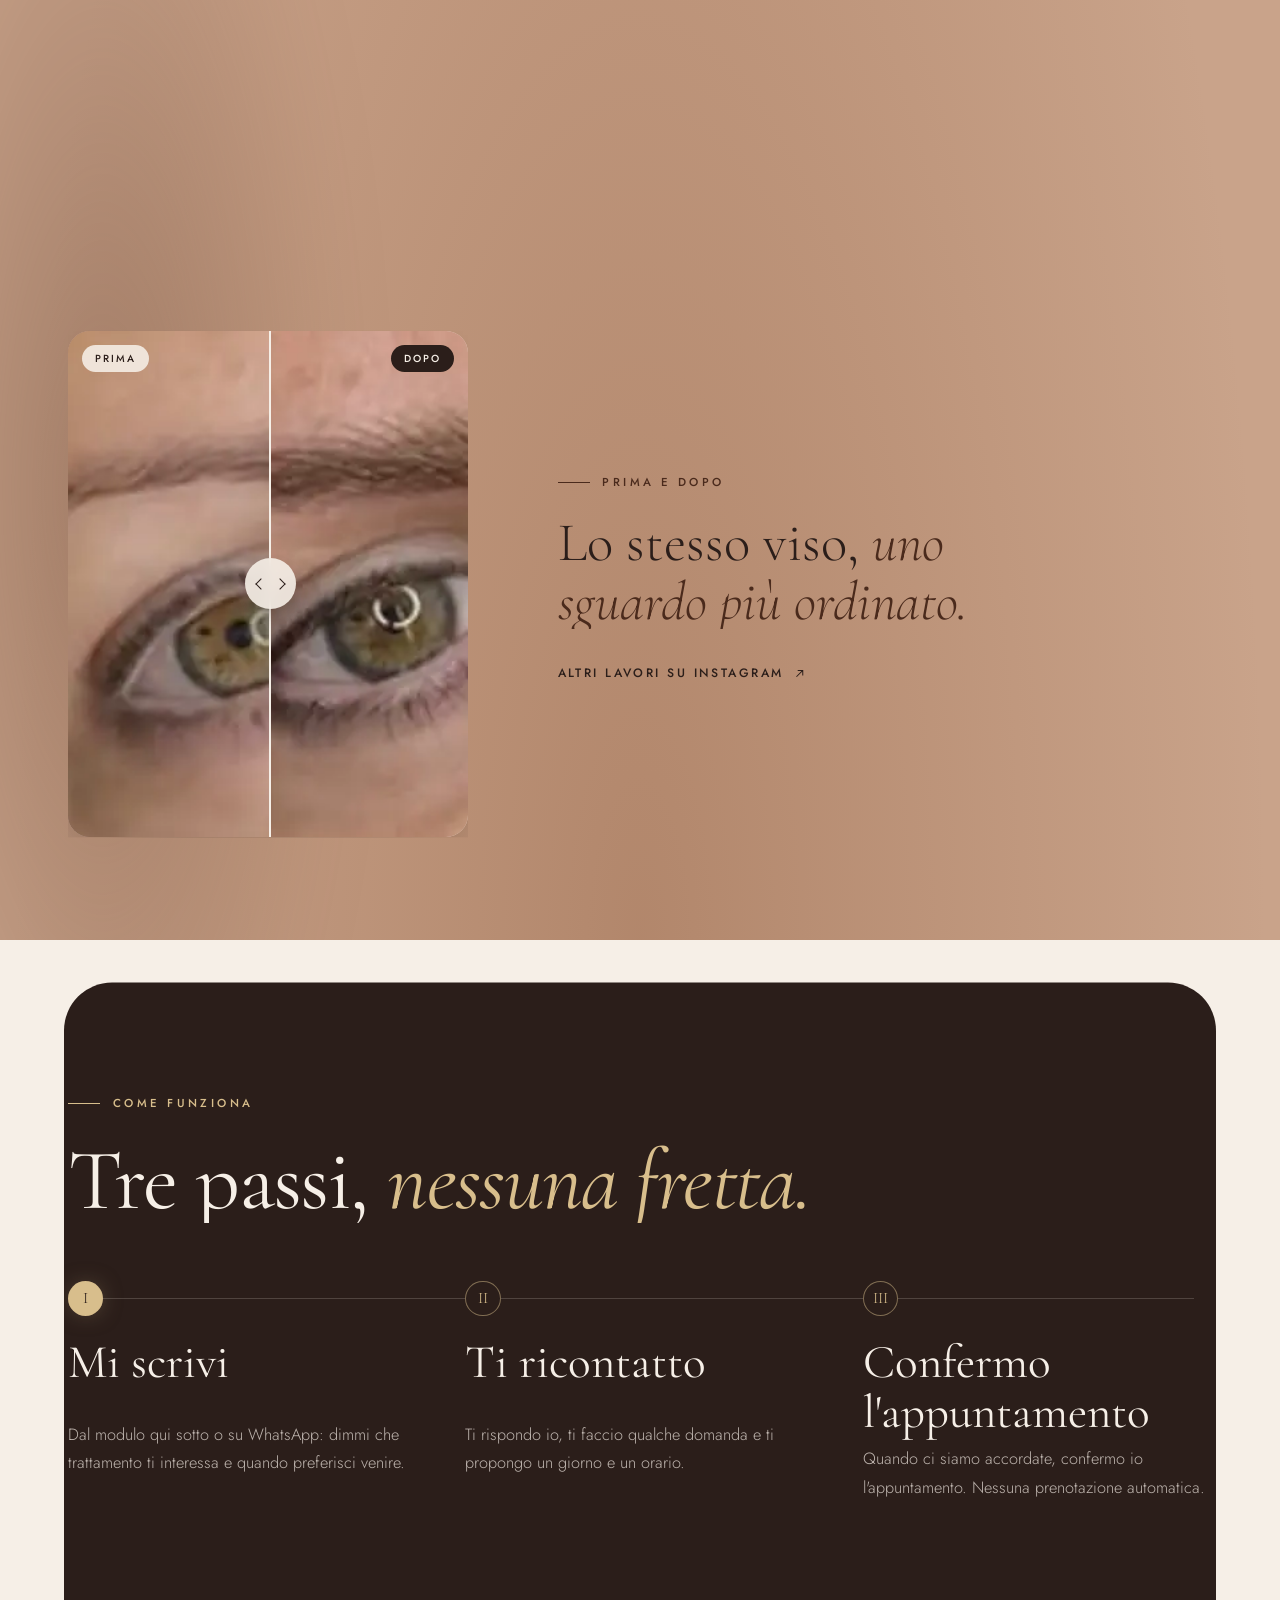
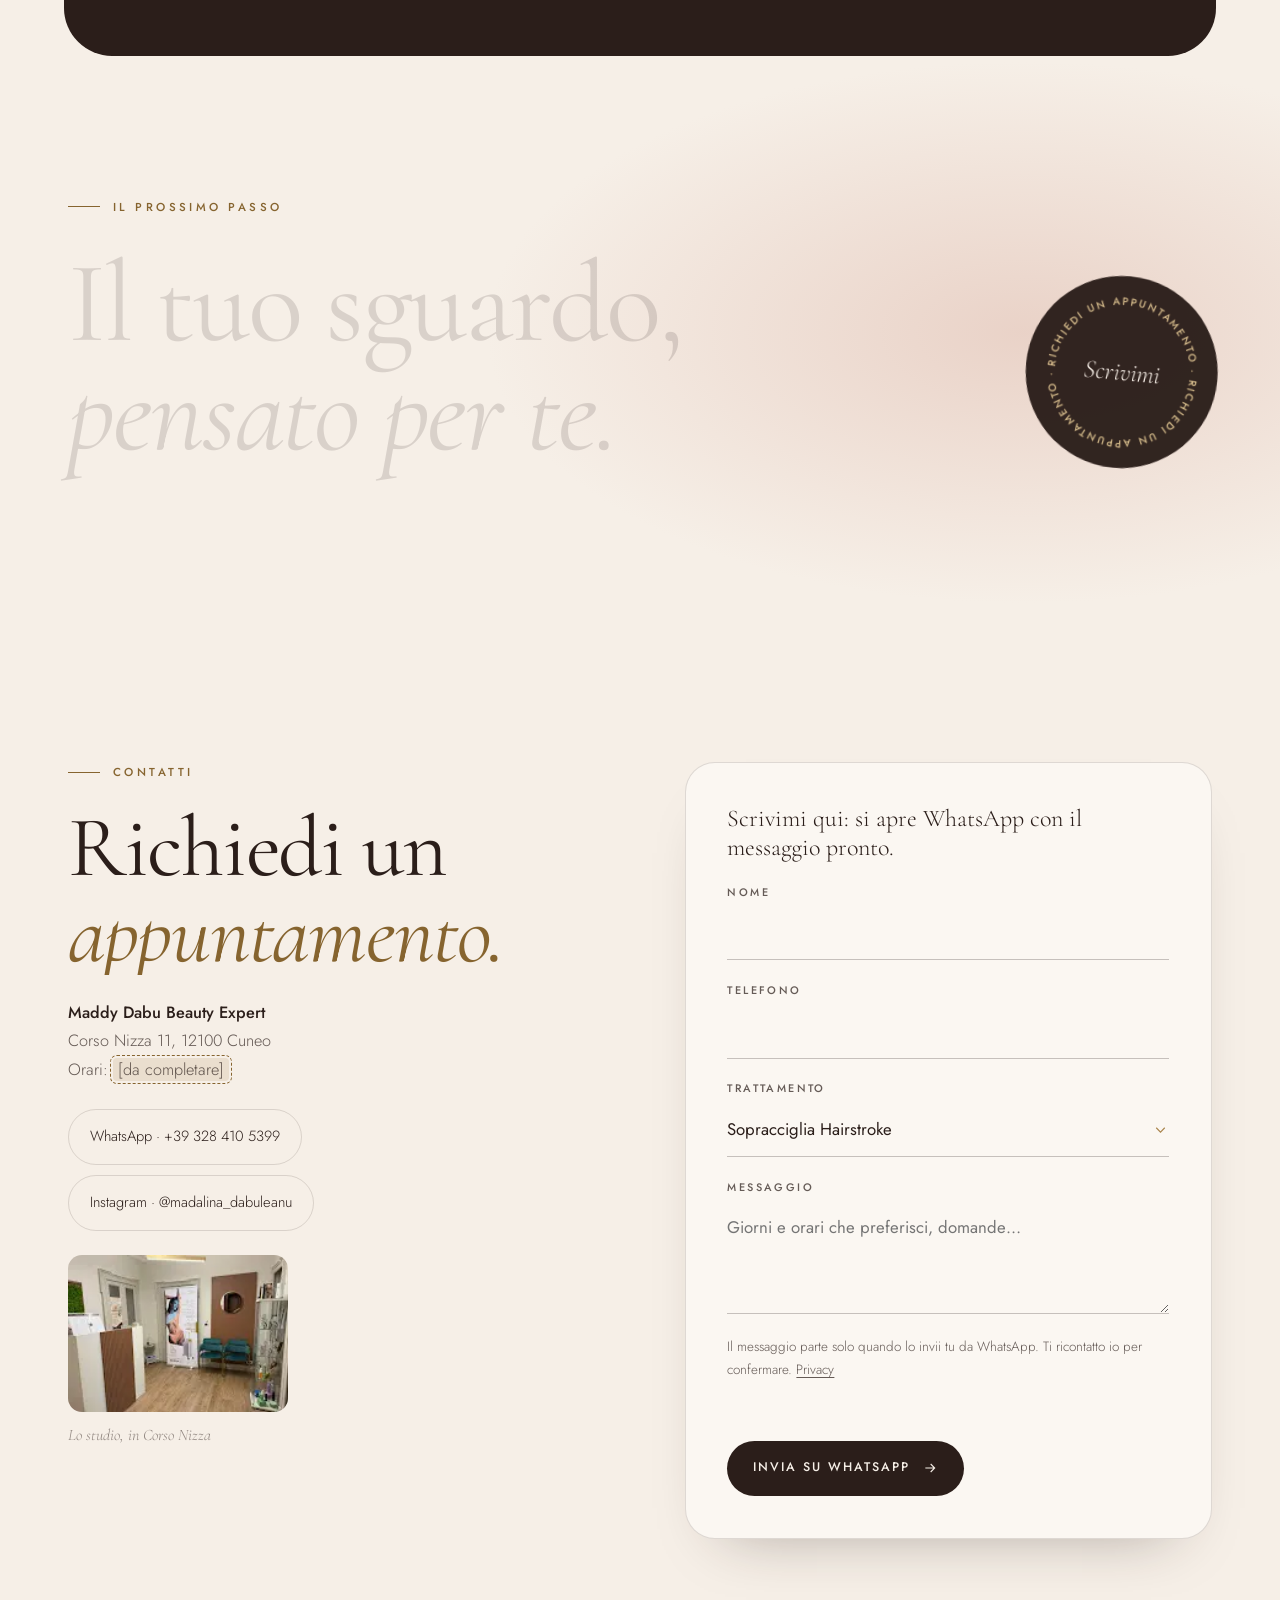
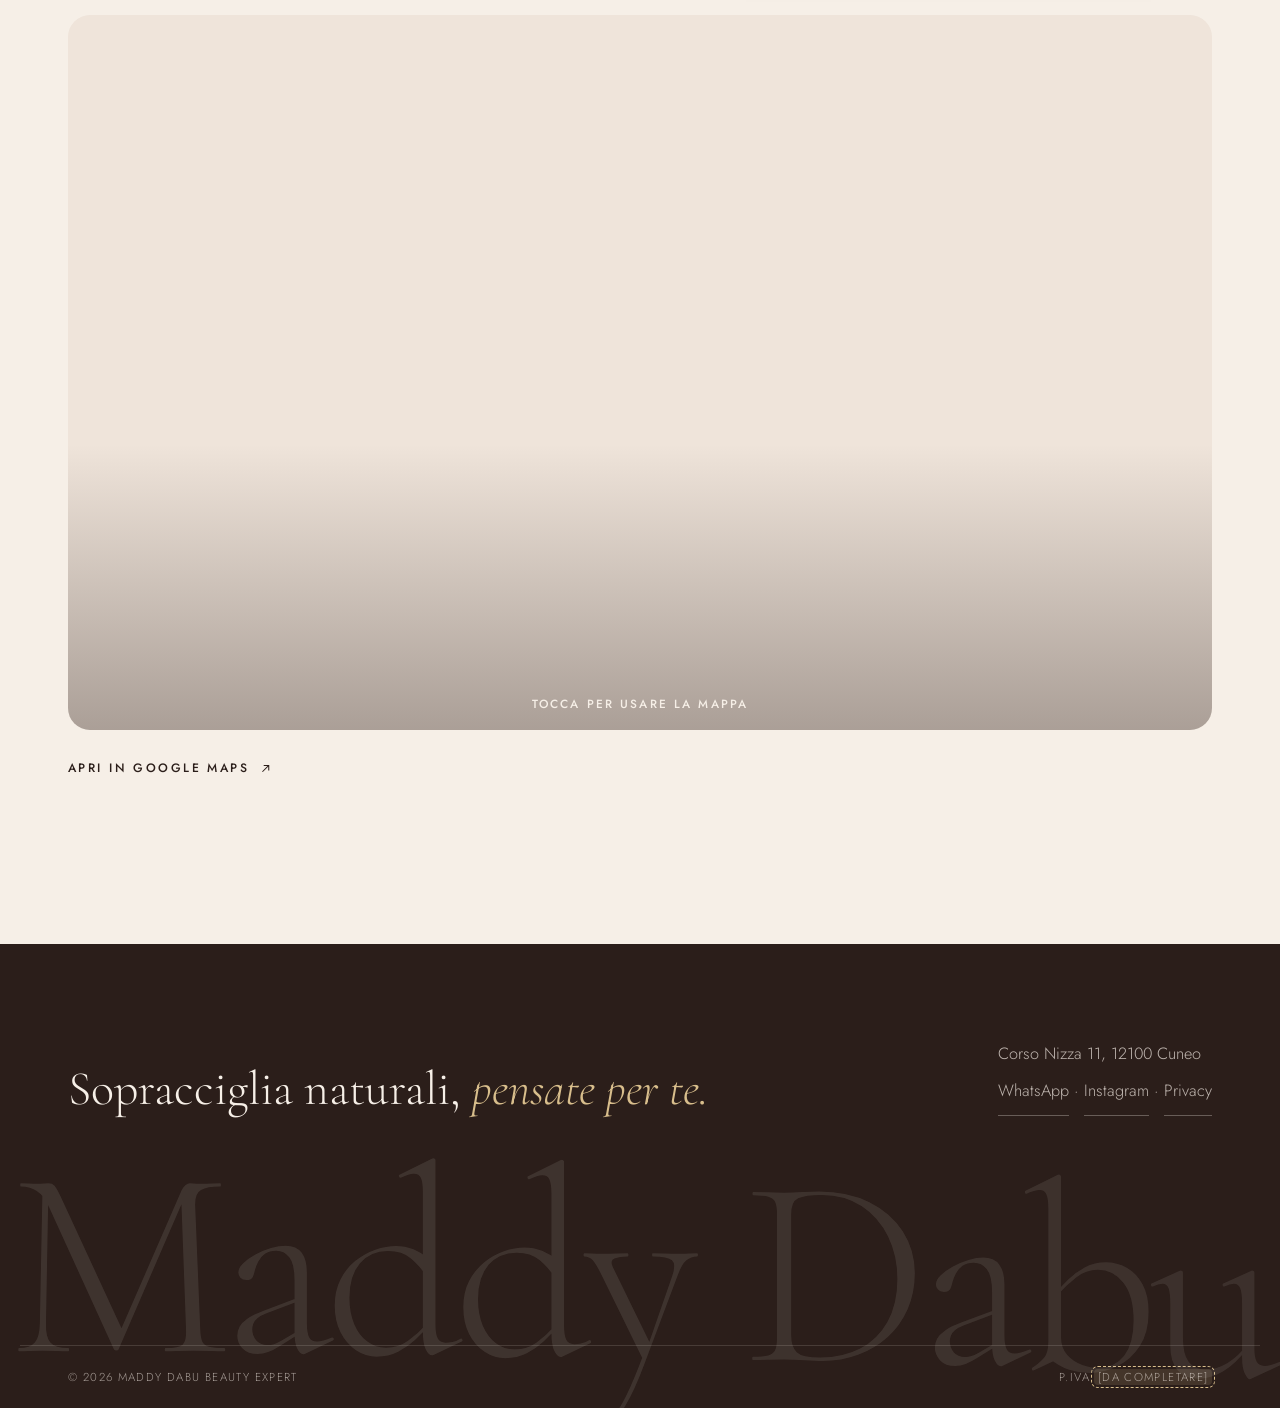
==== commit 7c0be394: "Demo più piena: sezione Il metodo, nastro di foto, invito finale e nuovi dettagli - Hero: pillole di" ====
--- a/public/index.html
+++ b/public/index.html
@@ -53,7 +53,7 @@
   <div class="nav-in">
     <a class="nav-logo" href="#top"><span class="mono" aria-hidden="true">MD</span><span>Maddy <em>Dabu</em></span><span class="sr">Maddy Dabu, torna all'inizio</span></a>
     <nav class="nav-link" aria-label="Sezioni">
-      <a href="#chi-sono">Chi sono</a><a href="#trattamenti">Trattamenti</a><a href="#galleria">Galleria</a><a href="#contatti">Contatti</a>
+      <a href="#chi-sono">Chi sono</a><a href="#metodo">Metodo</a><a href="#trattamenti">Trattamenti</a><a href="#galleria">Galleria</a><a href="#contatti">Contatti</a>
     </nav>
     <a class="btn btn--piccolo magnete" href="#richiesta"><span class="lungo">Richiedi un appuntamento</span><span class="corto">Richiedi</span></a>
     <button class="nav-menu" type="button" aria-label="Apri il menu" aria-expanded="false" aria-controls="menu"><span></span></button>
@@ -63,6 +63,7 @@
 <div class="menu" id="menu" role="dialog" aria-modal="true" aria-label="Menu">
   <button class="menu-chiudi" type="button" aria-label="Chiudi il menu">&times;</button>
   <a href="#chi-sono"><span>Chi sono</span></a>
+  <a href="#metodo"><span>Il metodo</span></a>
   <a href="#trattamenti"><span>Trattamenti</span></a>
   <a href="#galleria"><span>Galleria</span></a>
   <a href="#come"><span>Come funziona</span></a>
@@ -81,6 +82,12 @@
     <h1 id="titolo" class="hero-titolo"><span class="sr">Maddy Dabu Beauty Expert, centro estetico a Cuneo</span><span class="riga" data-lettere aria-hidden="true">Maddy</span><span class="riga riga--2" data-lettere aria-hidden="true"><em>Dabu</em></span></h1>
     <figure class="hero-foto">
       <div class="arco" data-parallasse="-8"><img src="assets/img/occhio-ciglia-azzurro.webp" width="389" height="414" alt="Primo piano di un occhio azzurro con ciglia curve e definite" fetchpriority="high"><svg class="sopracciglio" viewBox="0 0 400 120" aria-hidden="true" data-sopracciglio></svg></div>
+      <ul class="pillole" aria-hidden="true">
+        <li class="pil pil--1"><i></i>Hairstroke</li>
+        <li class="pil pil--2"><i></i>Laminazione coreana</li>
+        <li class="pil pil--3"><i></i>Extension ciglia</li>
+      </ul>
+      <div class="mini" aria-hidden="true"><img src="assets/img/sopracciglio-hairstroke.webp" width="179" height="224" alt=""></div>
       <svg class="giro" viewBox="0 0 200 200" aria-hidden="true"><defs><path id="giroTesto" d="M100 100 m-78 0 a78 78 0 1 1 156 0 a78 78 0 1 1 -156 0"/></defs><text><textPath href="#giroTesto">Sopracciglia · Ciglia · Viso · Corso Nizza 11 ·</textPath></text></svg>
     </figure>
     <div class="hero-testo">
@@ -109,7 +116,53 @@
       <h2 class="titolo" id="chiTitolo" data-righe>Ciao, sono <em>Maddy.</em></h2>
       <p class="colora" data-colora>Nel mio studio in Corso Nizza mi occupo di sopracciglia, ciglia e viso. Lavoro con un'idea semplice: sopracciglia naturali, pensate per te, che seguono i tuoi lineamenti invece di coprirli.</p>
       <p class="testo">Prima di iniziare ti ascolto, guardo il tuo viso e ti spiego con calma cosa possiamo fare. Accanto ai trattamenti tengo corsi per le professioniste che vogliono crescere.</p>
+      <ul class="valori">
+        <li><span class="val-ico" aria-hidden="true"><svg viewBox="0 0 40 40"><path d="M8 20c0-7 5-12 12-12s12 5 12 12M14 20a6 6 0 0 0 12 0"/></svg></span><b>Ascolto</b><span>Prima di tutto parliamo di te.</span></li>
+        <li><span class="val-ico" aria-hidden="true"><svg viewBox="0 0 40 40"><path d="M6 24Q20 6 34 18"/><path d="M10 21l-2-5M15 17l-1-5M20 15v-5M25 15l1-5M30 17l2-5"/></svg></span><b>Naturalezza</b><span>Seguo i tuoi lineamenti.</span></li>
+        <li><span class="val-ico" aria-hidden="true"><svg viewBox="0 0 40 40"><path d="M20 33S7 25 7 15a7 7 0 0 1 13-3 7 7 0 0 1 13 3c0 10-13 18-13 18z"/></svg></span><b>Cura</b><span>Tempo e attenzione, senza fretta.</span></li>
+      </ul>
+      <svg class="firma" viewBox="0 0 360 110" aria-hidden="true" data-firma><text x="6" y="82">Maddy</text></svg>
       <a class="link" href="#trattamenti">Scopri i trattamenti <svg viewBox="0 0 24 24" aria-hidden="true"><path d="M5 12h14M13 6l6 6-6 6"/></svg></a>
+    </div>
+  </div>
+</section>
+
+<section class="mappa-viso" id="metodo" aria-labelledby="metTitolo">
+  <div class="mv-scena">
+    <div class="cont mv-griglia">
+      <div class="mv-testo">
+        <p class="occhiello">Il metodo</p>
+        <h2 class="titolo" id="metTitolo" data-righe>Ogni sopracciglio nasce <em>da una misura.</em></h2>
+        <p class="testo">Prima di toccare un pelo disegno la mappa del tuo viso: tre punti, presi dai tuoi lineamenti e non da uno stampino.</p>
+        <ol class="mv-punti">
+          <li data-mv="0"><span>01</span><p><b>Inizio</b> in linea con l'ala del naso.</p></li>
+          <li data-mv="1"><span>02</span><p><b>Arco</b> sulla linea che passa per la pupilla.</p></li>
+          <li data-mv="2"><span>03</span><p><b>Coda</b> verso l'angolo esterno dell'occhio.</p></li>
+        </ol>
+      </div>
+      <figure class="mv-foto" data-mv-foto>
+        <img src="assets/img/mappatura-viso.webp" width="778" height="732" loading="lazy" decoding="async" alt="Viso di una ragazza a occhi chiusi con le sopracciglia appena definite, durante il trattamento">
+        <svg class="mv-linee" viewBox="0 0 778 732" aria-hidden="true">
+          <g class="mv-guide">
+            <path class="g0" pathLength="1" d="M362 470 L362 150"/>
+            <path class="g1" pathLength="1" d="M362 470 L176 146"/>
+            <path class="g2" pathLength="1" d="M362 470 L48 193"/>
+          </g>
+          <g class="mv-punti-svg">
+            <circle class="p0" cx="362" cy="205" r="9"/>
+            <circle class="p1" cx="190" cy="170" r="9"/>
+            <circle class="p2" cx="76" cy="218" r="9"/>
+            <circle class="pn" cx="362" cy="470" r="6"/>
+          </g>
+          <g class="mv-etichette">
+            <text class="e0" x="380" y="140">INIZIO</text>
+            <text class="e1" x="168" y="128">ARCO</text>
+            <text class="e2" x="96" y="262">CODA</text>
+          </g>
+          <path class="mv-arco" pathLength="1" d="M362 205 Q250 150 190 170 Q120 185 76 218"/>
+        </svg>
+        <span class="mv-righello" aria-hidden="true"></span>
+      </figure>
     </div>
   </div>
 </section>
@@ -165,6 +218,11 @@
     <div class="anteprima" aria-hidden="true"><img alt=""></div>
   </div>
 </section>
+
+<div class="striscia" aria-hidden="true">
+  <ul class="str-riga"><li><img src="assets/img/sopracciglia-lentiggini.webp" alt="" loading="lazy" decoding="async"></li><li><img src="assets/img/ciglia-azzurre.webp" alt="" loading="lazy" decoding="async"></li><li><img src="assets/img/sopracciglio-pelo.webp" alt="" loading="lazy" decoding="async"></li><li><img src="assets/img/extension-ciglia.webp" alt="" loading="lazy" decoding="async"></li><li><img src="assets/img/sopracciglia-definite.webp" alt="" loading="lazy" decoding="async"></li><li><img src="assets/img/laminazione-ciglia.webp" alt="" loading="lazy" decoding="async"></li><li><img src="assets/img/sopracciglia-powder.webp" alt="" loading="lazy" decoding="async"></li><li><img src="assets/img/occhio-ciglia-azzurro.webp" alt="" loading="lazy" decoding="async"></li><li><img src="assets/img/sopracciglia-lentiggini.webp" alt="" loading="lazy" decoding="async"></li><li><img src="assets/img/ciglia-azzurre.webp" alt="" loading="lazy" decoding="async"></li><li><img src="assets/img/sopracciglio-pelo.webp" alt="" loading="lazy" decoding="async"></li><li><img src="assets/img/extension-ciglia.webp" alt="" loading="lazy" decoding="async"></li><li><img src="assets/img/sopracciglia-definite.webp" alt="" loading="lazy" decoding="async"></li><li><img src="assets/img/laminazione-ciglia.webp" alt="" loading="lazy" decoding="async"></li><li><img src="assets/img/sopracciglia-powder.webp" alt="" loading="lazy" decoding="async"></li><li><img src="assets/img/occhio-ciglia-azzurro.webp" alt="" loading="lazy" decoding="async"></li></ul>
+  <ul class="str-riga str-riga--2"><li><img src="assets/img/occhio-ciglia-azzurro.webp" alt="" loading="lazy" decoding="async"></li><li><img src="assets/img/sopracciglia-powder.webp" alt="" loading="lazy" decoding="async"></li><li><img src="assets/img/laminazione-ciglia.webp" alt="" loading="lazy" decoding="async"></li><li><img src="assets/img/sopracciglia-definite.webp" alt="" loading="lazy" decoding="async"></li><li><img src="assets/img/extension-ciglia.webp" alt="" loading="lazy" decoding="async"></li><li><img src="assets/img/sopracciglio-pelo.webp" alt="" loading="lazy" decoding="async"></li><li><img src="assets/img/ciglia-azzurre.webp" alt="" loading="lazy" decoding="async"></li><li><img src="assets/img/sopracciglia-lentiggini.webp" alt="" loading="lazy" decoding="async"></li><li><img src="assets/img/occhio-ciglia-azzurro.webp" alt="" loading="lazy" decoding="async"></li><li><img src="assets/img/sopracciglia-powder.webp" alt="" loading="lazy" decoding="async"></li><li><img src="assets/img/laminazione-ciglia.webp" alt="" loading="lazy" decoding="async"></li><li><img src="assets/img/sopracciglia-definite.webp" alt="" loading="lazy" decoding="async"></li><li><img src="assets/img/extension-ciglia.webp" alt="" loading="lazy" decoding="async"></li><li><img src="assets/img/sopracciglio-pelo.webp" alt="" loading="lazy" decoding="async"></li><li><img src="assets/img/ciglia-azzurre.webp" alt="" loading="lazy" decoding="async"></li><li><img src="assets/img/sopracciglia-lentiggini.webp" alt="" loading="lazy" decoding="async"></li></ul>
+</div>
 
 <section class="gal" id="galleria" aria-labelledby="galTitolo">
   <div class="lv" data-lavori>
@@ -228,6 +286,17 @@
   </div>
 </section>
 
+<section class="invito" aria-labelledby="invTitolo">
+  <div class="cont invito-in">
+    <p class="occhiello">Il prossimo passo</p>
+    <h2 class="invito-titolo" id="invTitolo" data-riempi>Il tuo sguardo, <em>pensato per te.</em></h2>
+    <a class="cerchio magnete" href="#richiesta">
+      <svg viewBox="0 0 200 200" aria-hidden="true"><defs><path id="cerchioTesto" d="M100 100 m-80 0 a80 80 0 1 1 160 0 a80 80 0 1 1 -160 0"/></defs><text><textPath href="#cerchioTesto">Richiedi un appuntamento · Richiedi un appuntamento ·</textPath></text></svg>
+      <span>Scrivimi</span>
+    </a>
+  </div>
+</section>
+
 <section class="sez contatti" id="contatti" aria-labelledby="contTitolo">
   <div class="cont cont-griglia">
     <div class="cont-testo">
@@ -235,7 +304,8 @@
       <h2 class="titolo" id="contTitolo" data-righe>Richiedi un <em>appuntamento.</em></h2>
       <address>
         <strong>Maddy Dabu Beauty Expert</strong><br>
-        Corso Nizza 11, 12100 Cuneo
+        Corso Nizza 11, 12100 Cuneo<br>
+        Orari: <span class="segnaposto">[da completare]</span>
       </address>
       <ul class="cont-link">
         <li><a class="magnete" href="https://wa.me/393284105399" target="_blank" rel="noopener" data-wa>WhatsApp · +39 328 410 5399</a></li>
--- a/public/assets/css/style.css
+++ b/public/assets/css/style.css
@@ -77,11 +77,11 @@
 /* ── NAV ── */
 .nav { position: fixed; z-index: 60; top: max(10px, env(safe-area-inset-top, 0px)); left: 50%; translate: -50% 0; width: min(1180px, calc(100% - 20px)); transition: width .8s var(--ease); }
 .nav-in { display: flex; align-items: center; gap: .6rem; padding: .5rem .5rem .5rem 1rem; border-radius: 999px; background: rgba(246, 239, 231, .6); border: 1px solid rgba(255, 255, 255, .6); -webkit-backdrop-filter: blur(16px) saturate(1.3); backdrop-filter: blur(16px) saturate(1.3); box-shadow: 0 10px 40px -24px rgba(43, 30, 26, .45); }
-.nav.stretta { width: min(860px, calc(100% - 20px)); }
+.nav.stretta { width: min(1020px, calc(100% - 20px)); }
 .nav-logo { display: inline-flex; align-items: center; gap: .55rem; font-family: var(--serif); font-size: 1.25rem; line-height: 1; margin-right: auto; white-space: nowrap; }
 .nav-logo em { color: var(--oro); }
 .mono { display: inline-grid; place-items: center; width: 2rem; height: 2rem; border-radius: 50%; border: 1px solid var(--oro); font-size: .78rem; letter-spacing: -.02em; color: var(--oro); }
-.nav-link { display: none; gap: 1.7rem; font-size: .72rem; font-weight: 500; letter-spacing: .2em; text-transform: uppercase; margin-right: 1rem; }
+.nav-link { display: none; gap: clamp(1rem, 1.6vw, 1.7rem); white-space: nowrap; font-size: .72rem; font-weight: 500; letter-spacing: .2em; text-transform: uppercase; margin-right: 1rem; }
 .nav-link a { position: relative; padding-block: .3rem; }
 .nav-link a::after { content: ""; position: absolute; left: 0; right: 0; bottom: 0; height: 1px; background: var(--oro); transform: scaleX(0); transform-origin: right; transition: transform .5s var(--ease); }
 .nav-link a:hover::after { transform: scaleX(1); transform-origin: left; }
@@ -371,3 +371,82 @@
 .piede-alto a { display: inline-block; padding-block: .55rem; }
 
 .sr { position: absolute !important; width: 1px; height: 1px; overflow: hidden; clip: rect(0 0 0 0); white-space: nowrap; }
+
+/* ── hero: pillole di vetro e miniatura ── */
+.pillole { position: absolute; inset: 0; z-index: 4; pointer-events: none; }
+.pil { position: absolute; display: inline-flex; align-items: center; gap: .45rem; padding: .45rem .85rem .45rem .6rem; border-radius: 999px; white-space: nowrap; font-size: .7rem; font-weight: 500; letter-spacing: .06em; color: var(--cacao); background: rgba(251, 247, 242, .55); border: 1px solid rgba(255, 255, 255, .7); -webkit-backdrop-filter: blur(10px) saturate(1.3); backdrop-filter: blur(10px) saturate(1.3); box-shadow: 0 12px 30px -16px rgba(43, 30, 26, .5); animation: galleggia 6s ease-in-out infinite alternate; }
+.pil i { width: .45rem; height: .45rem; border-radius: 50%; background: var(--oro-tratto); box-shadow: 0 0 0 4px rgba(169, 132, 76, .2); }
+.pil--1 { left: -26%; top: 22%; }
+.pil--2 { right: -10%; top: 58%; animation-delay: -2s; }
+.pil--3 { right: -14%; bottom: 10%; animation-delay: -4s; }
+@keyframes galleggia { from { transform: translateY(-6px); } to { transform: translateY(8px); } }
+.mini { position: absolute; right: -8%; top: -10%; z-index: 3; width: 30%; aspect-ratio: 179 / 224; border-radius: 16px; overflow: hidden; border: 4px solid #fbf7f2; box-shadow: 0 20px 40px -20px rgba(43, 30, 26, .6); rotate: 7deg; }
+.mini img { width: 100%; height: 100%; object-fit: cover; }
+@media (max-width: 899px) { .pil--1 { left: -40%; } .pil--3 { right: -6%; bottom: 4%; } .mini { right: -4%; } }
+
+/* ── chi sono: valori e firma ── */
+.valori { display: grid; gap: .8rem; margin-top: .4rem; }
+@media (min-width: 560px) { .valori { grid-template-columns: repeat(3, 1fr); } }
+.valori li { display: grid; gap: .2rem; padding: 1rem 1.1rem 1.1rem; border-radius: 18px; background: #fbf7f2; border: 1px solid var(--linea); transition: transform .5s var(--ease), box-shadow .5s; }
+.valori li:hover { transform: translateY(-4px); box-shadow: 0 20px 40px -26px rgba(43, 30, 26, .45); }
+.val-ico svg { width: 2.2rem; height: 2.2rem; fill: none; stroke: var(--oro-tratto); stroke-width: 1.4; stroke-linecap: round; stroke-linejoin: round; }
+.valori b { font-family: var(--serif); font-weight: 500; font-size: 1.35rem; line-height: 1.1; }
+.valori span:not(.val-ico) { font-size: .88rem; color: var(--cacao-2); line-height: 1.45; }
+.firma { width: min(220px, 60%); height: auto; overflow: visible; margin-block: -.4rem -.6rem; }
+.firma text { font-family: var(--serif); font-style: italic; font-size: 92px; fill: transparent; stroke: var(--oro-tratto); stroke-width: 1.2; }
+
+/* ── il metodo: mappatura del sopracciglio ── */
+.mappa-viso { position: relative; background: #fbf7f2; overflow: hidden; }
+.mv-scena { min-height: 100vh; min-height: 100svh; display: grid; align-items: center; padding-block: 5.5rem 3rem; }
+.mv-griglia { display: grid; gap: 2rem; }
+@media (min-width: 900px) { .mv-griglia { grid-template-columns: .9fr 1.1fr; gap: clamp(3rem, 6vw, 6rem); align-items: center; } }
+.mv-testo { display: grid; gap: 1.2rem; }
+.mv-punti { display: grid; gap: .1rem; margin-top: .4rem; border-top: 1px solid var(--linea); }
+.mv-punti li { display: grid; grid-template-columns: 2.4rem 1fr; padding-block: .8rem; border-bottom: 1px solid var(--linea); color: var(--cacao-2); opacity: .4; transition: opacity .5s, color .5s; }
+.mv-punti li span { font-size: .72rem; letter-spacing: .18em; color: var(--oro); padding-top: .2rem; }
+.mv-punti li b { font-family: var(--serif); font-weight: 500; font-size: 1.25rem; color: var(--cacao); margin-right: .35rem; }
+.mv-punti li.on, html:not(.js) .mv-punti li { opacity: 1; }
+.mv-foto { position: relative; aspect-ratio: 778 / 732; border-radius: var(--r); overflow: hidden; background: var(--cipria); box-shadow: 0 40px 70px -40px rgba(43, 30, 26, .55); }
+.mv-foto img { width: 100%; height: 100%; object-fit: cover; transform-origin: 34% 30%; }
+.mv-linee { position: absolute; inset: 0; width: 100%; height: 100%; transform-origin: 34% 30%; }
+.mv-guide path { fill: none; stroke: #f3d9a4; stroke-width: 2; stroke-dasharray: 1; stroke-dashoffset: 1; filter: drop-shadow(0 0 4px rgba(243, 217, 164, .8)); }
+.mv-punti-svg circle { fill: #fff6e3; stroke: var(--oro-tratto); stroke-width: 3; transform-box: fill-box; transform-origin: center; scale: 0; }
+.mv-etichette text { font-family: var(--sans); font-size: 22px; font-weight: 600; letter-spacing: 5px; fill: #fff6e3; paint-order: stroke; stroke: rgba(43, 30, 26, .45); stroke-width: 4px; opacity: 0; }
+.mv-arco { fill: none; stroke: #f3d9a4; stroke-width: 3; stroke-dasharray: 1; stroke-dashoffset: 1; stroke-linecap: round; filter: drop-shadow(0 0 6px rgba(243, 217, 164, .9)); }
+.mv-righello { position: absolute; left: 0; right: 0; bottom: 0; height: 22px; background: repeating-linear-gradient(90deg, rgba(255, 246, 227, .85) 0 1px, transparent 1px 10px), repeating-linear-gradient(90deg, rgba(255, 246, 227, .95) 0 1px, transparent 1px 50px); -webkit-mask: linear-gradient(transparent 40%, #000); mask: linear-gradient(transparent 40%, #000); opacity: .8; transform-origin: left; }
+html:not(.js) .mv-guide path, html:not(.js) .mv-arco { stroke-dashoffset: 0; }
+html:not(.js) .mv-punti-svg circle { scale: 1; }
+html:not(.js) .mv-etichette text { opacity: 1; }
+
+/* ── nastro di foto inclinato ── */
+.striscia { position: relative; overflow: hidden; padding-block: clamp(2rem, 5vw, 3.6rem); background: var(--crema); }
+.str-riga { display: flex; gap: .8rem; width: max-content; rotate: -3deg; margin-block: .4rem; animation: nastro 48s linear infinite; }
+.str-riga--2 { animation-direction: reverse; animation-duration: 56s; rotate: -3deg; margin-left: -10rem; }
+.str-riga li { width: clamp(7.5rem, 22vw, 12rem); aspect-ratio: 4 / 5; border-radius: 999px 999px 14px 14px; overflow: hidden; background: var(--cipria); flex: none; }
+.str-riga li:nth-child(even) { border-radius: 14px; aspect-ratio: 1; align-self: center; }
+.str-riga img { width: 100%; height: 100%; object-fit: cover; filter: saturate(.92); transition: filter .5s, transform .8s var(--ease); }
+.str-riga li:hover img { transform: scale(1.08); filter: saturate(1.1); }
+
+/* ── invito: frase gigante che si riempie e bottone circolare ── */
+.invito { position: relative; overflow: hidden; padding-block: clamp(5rem, 4rem + 6vw, 9rem); background: radial-gradient(60% 70% at 80% 50%, rgba(232, 207, 196, .9), transparent 70%), var(--crema); }
+.invito-in { display: grid; gap: 2rem; justify-items: start; }
+.invito-titolo { font-family: var(--serif); font-weight: 400; font-size: clamp(3rem, 1.6rem + 7vw, 8rem); line-height: .95; letter-spacing: -0.02em; max-width: 12ch; }
+.invito-titolo em { color: var(--oro); }
+.invito-titolo .parola { color: rgba(43, 30, 26, .14); }
+.cerchio { position: relative; display: grid; place-items: center; width: clamp(9rem, 32vw, 12rem); aspect-ratio: 1; border-radius: 50%; background: var(--cacao); color: var(--crema); justify-self: end; }
+.cerchio svg { position: absolute; inset: 6%; width: 88%; height: 88%; animation: gira 18s linear infinite; }
+.cerchio text { font-family: var(--sans); font-size: 12.5px; font-weight: 500; letter-spacing: 2.6px; text-transform: uppercase; fill: var(--oro-chiaro); }
+.cerchio span { font-family: var(--serif); font-style: italic; font-size: 1.6rem; transition: transform .5s var(--ease); }
+.cerchio:hover span { transform: scale(1.12); }
+@media (min-width: 900px) { .invito-in { grid-template-columns: 1fr auto; align-items: end; } .invito-in .occhiello { grid-column: 1 / -1; } }
+
+@media (prefers-reduced-motion: reduce) {
+  .pil, .str-riga, .cerchio svg { animation: none; }
+  .mv-guide path, .mv-arco { stroke-dashoffset: 0; }
+  .mv-punti-svg circle { scale: 1; }
+  .mv-etichette text { opacity: 1; }
+  .mv-punti li { opacity: 1; }
+  .invito-titolo .parola { color: inherit; }
+}
+
+.mv-testo .titolo { font-size: clamp(2.6rem, 1.6rem + 3.4vw, 4.6rem); }
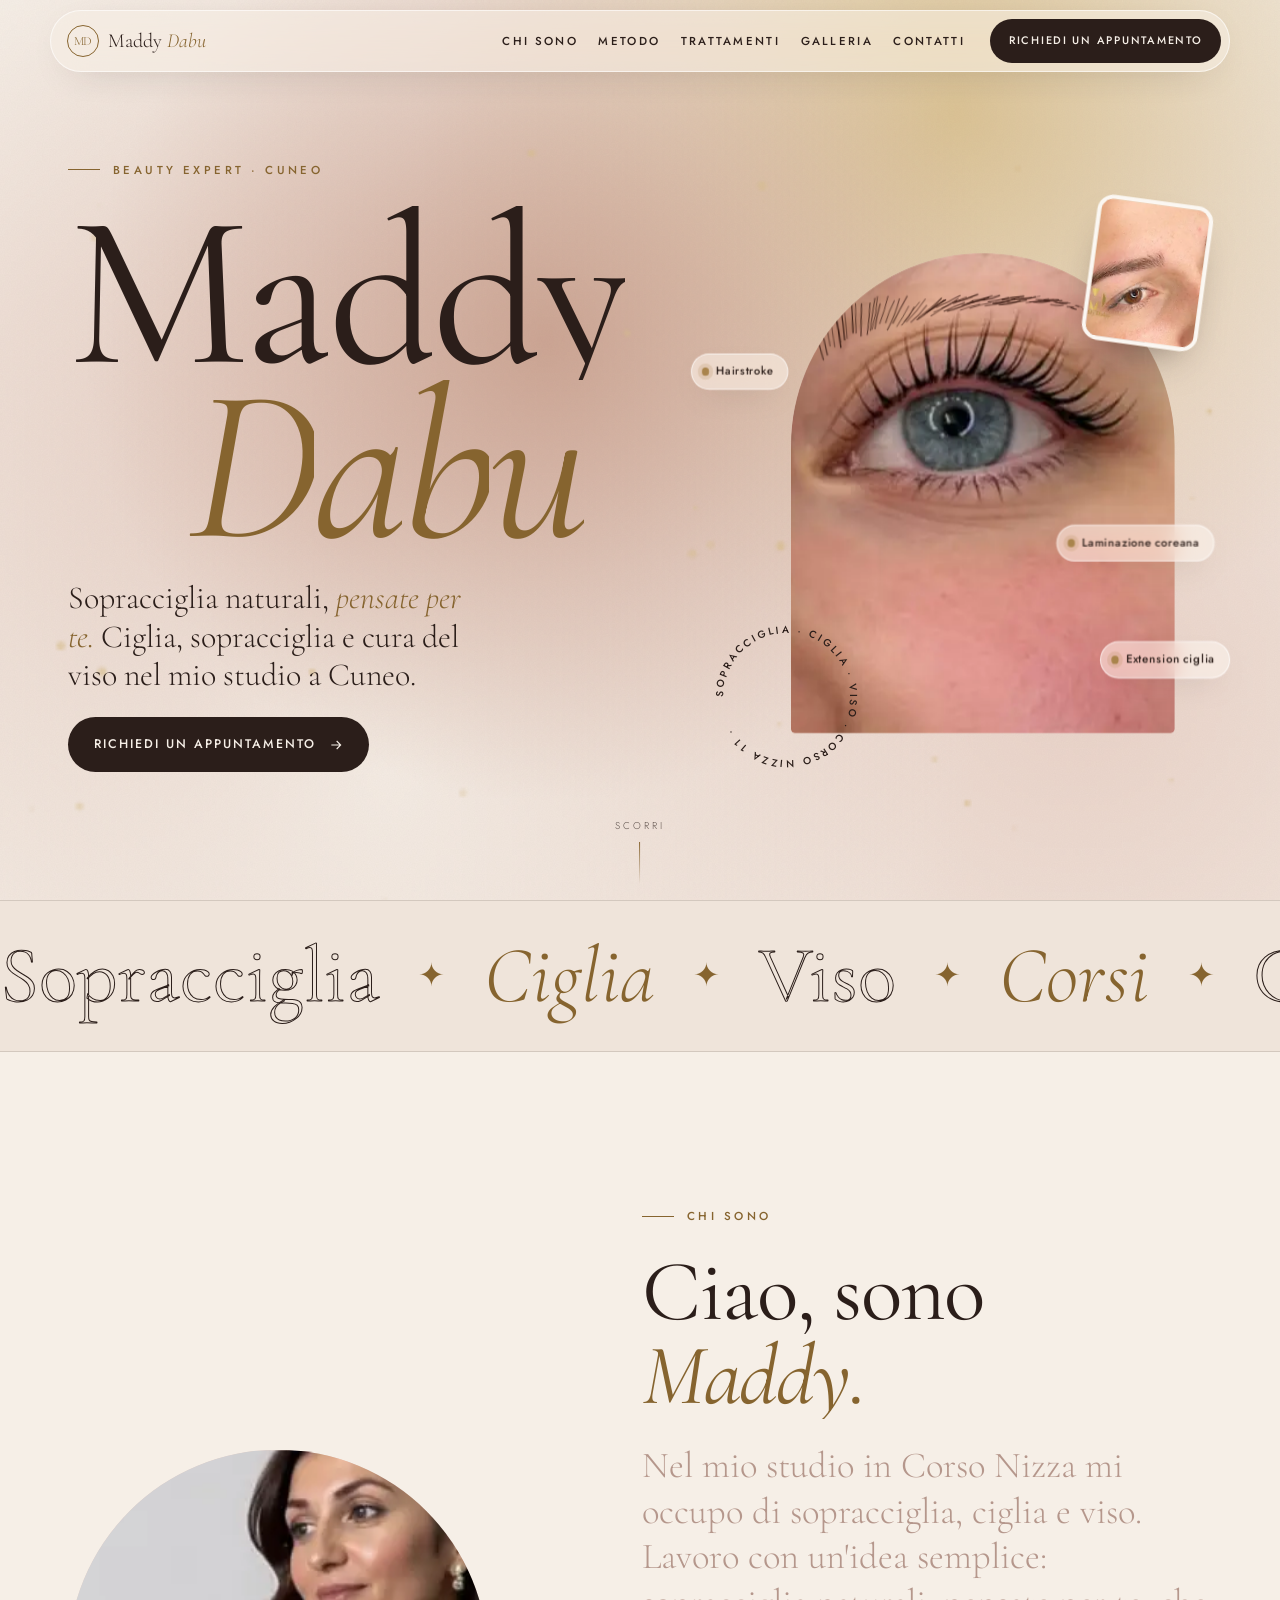
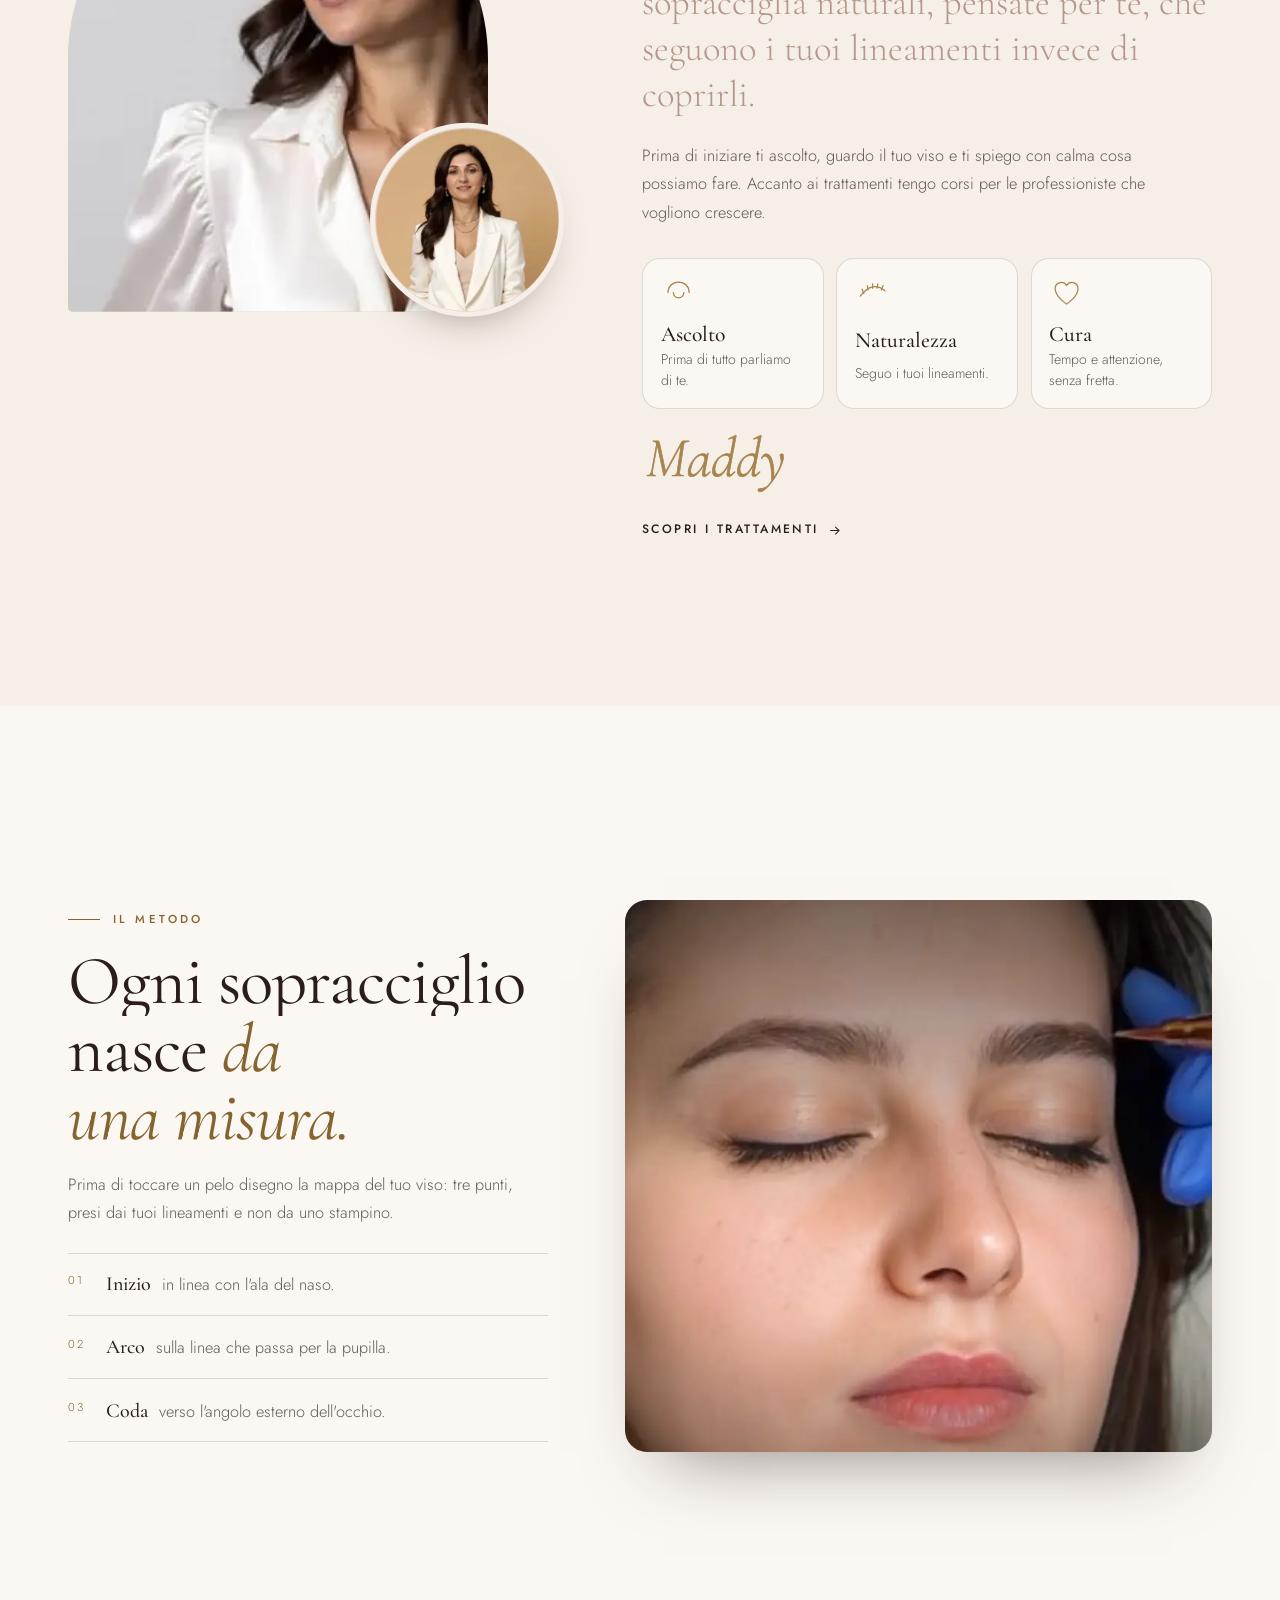
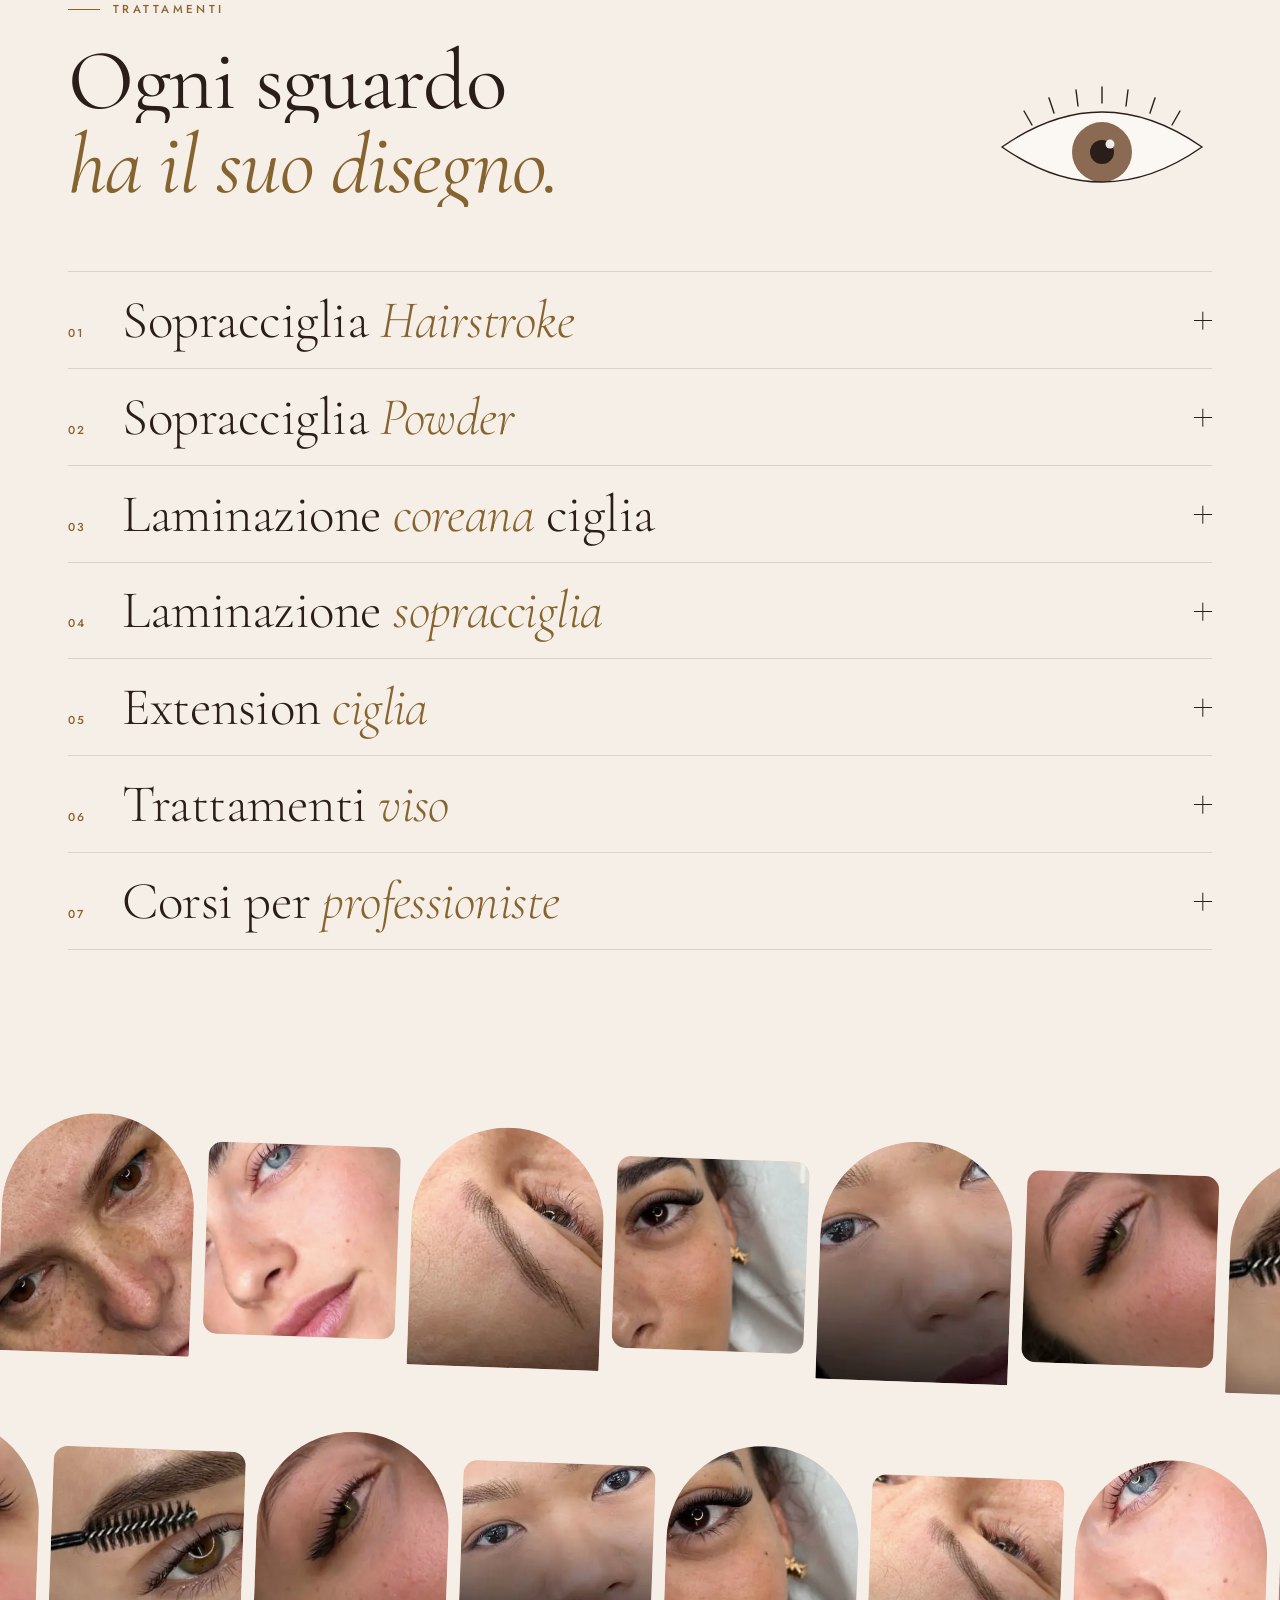
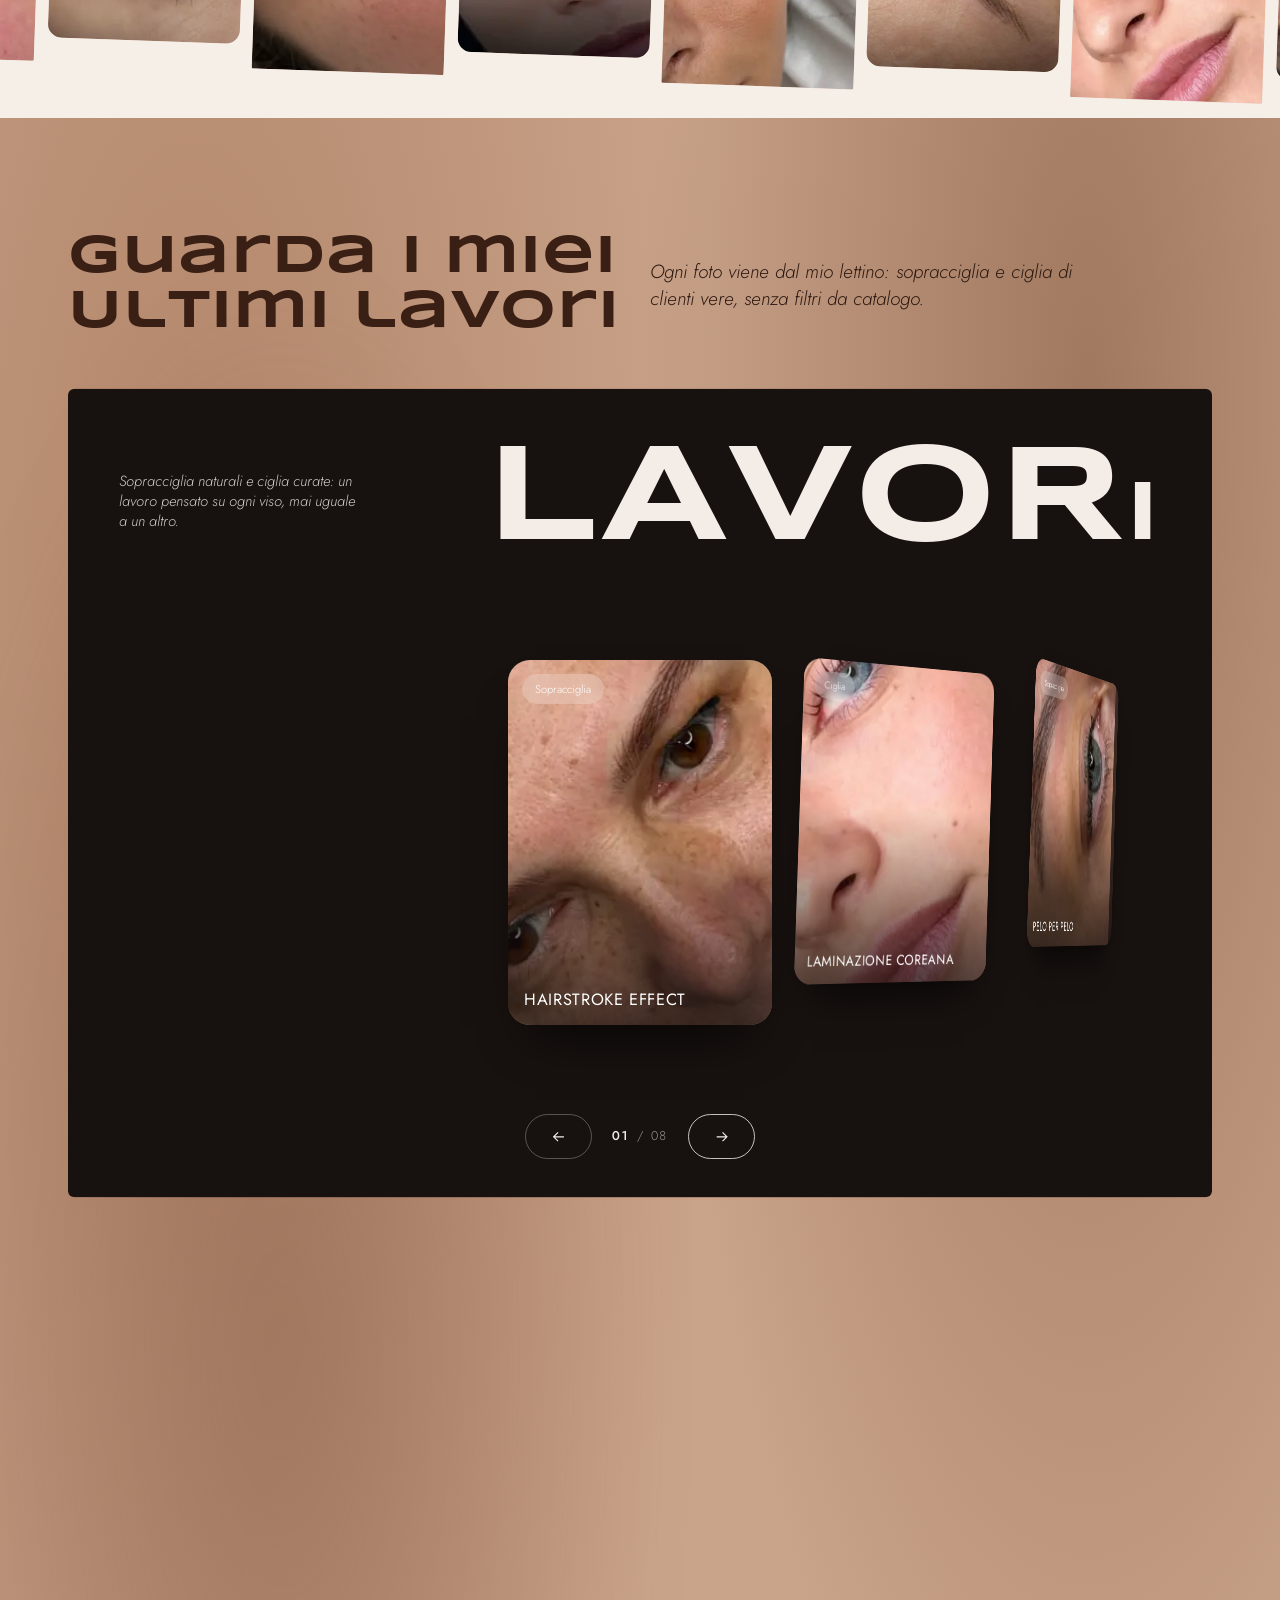
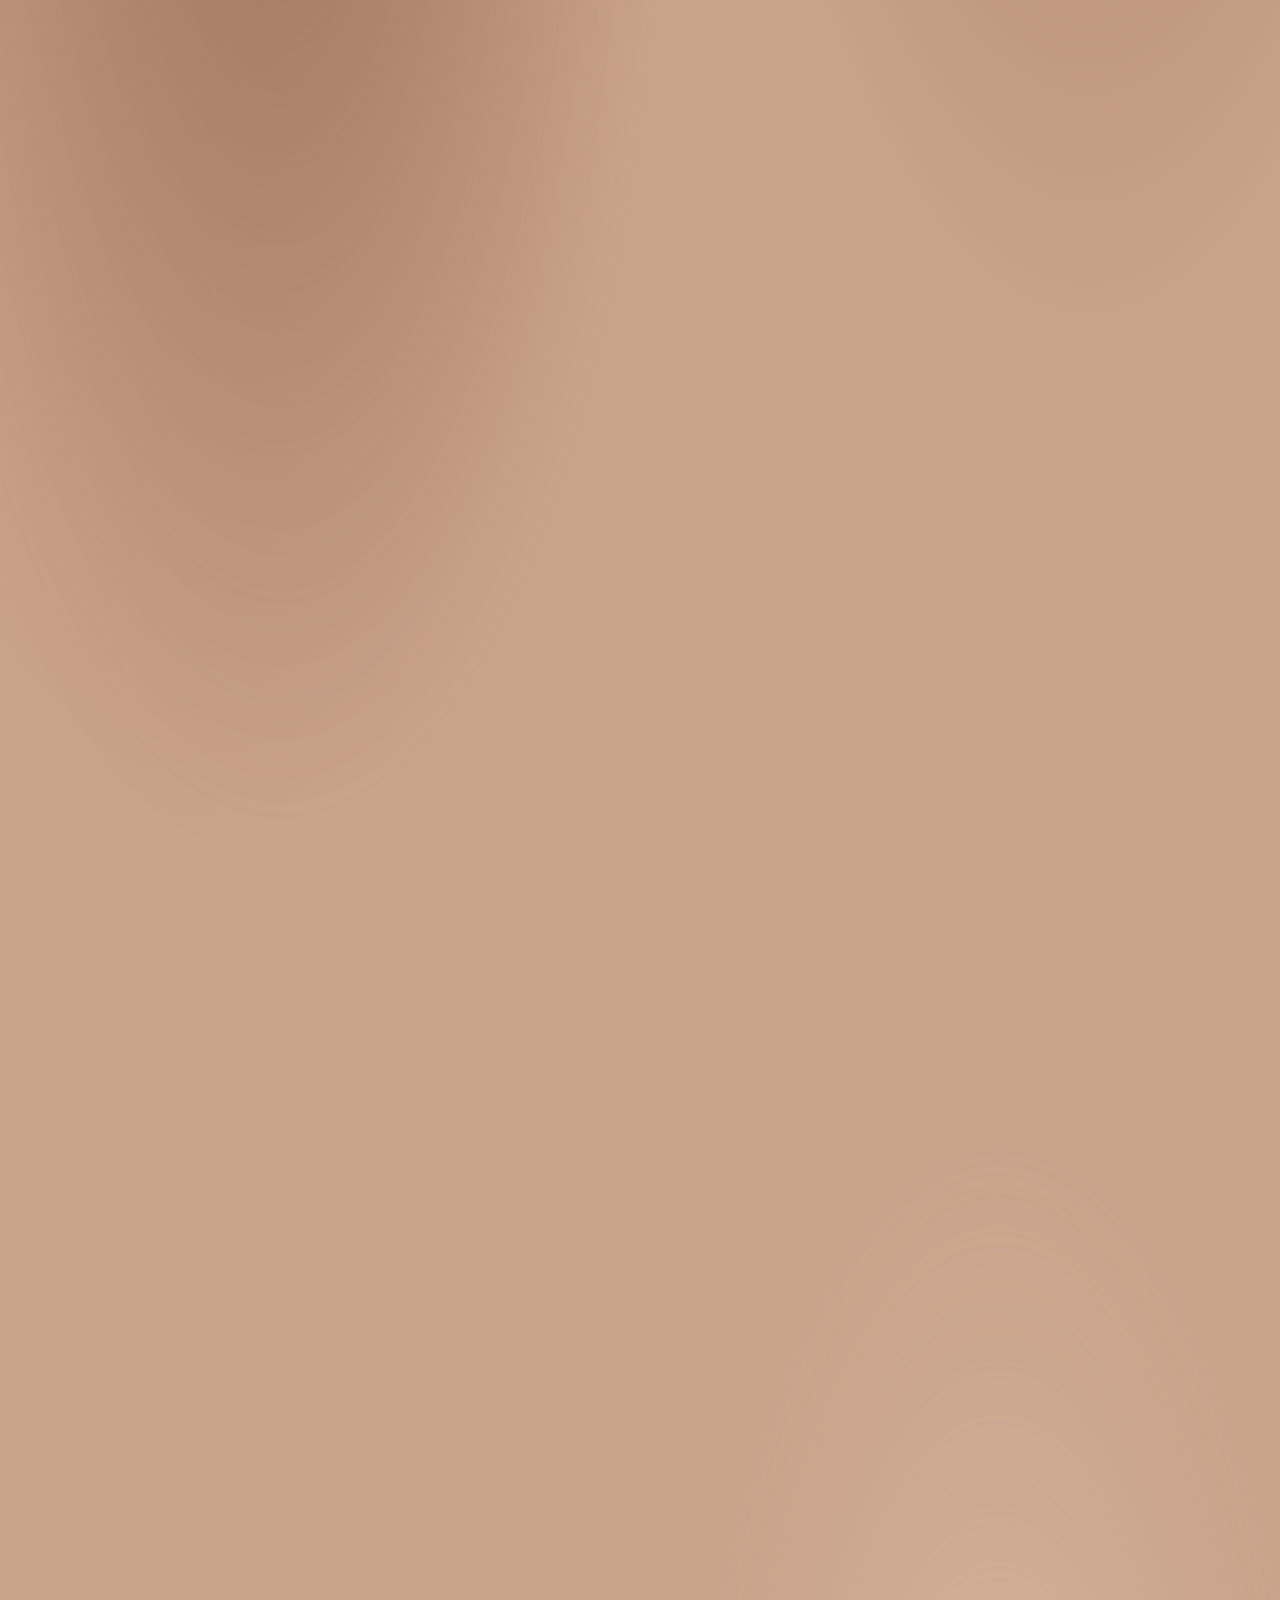
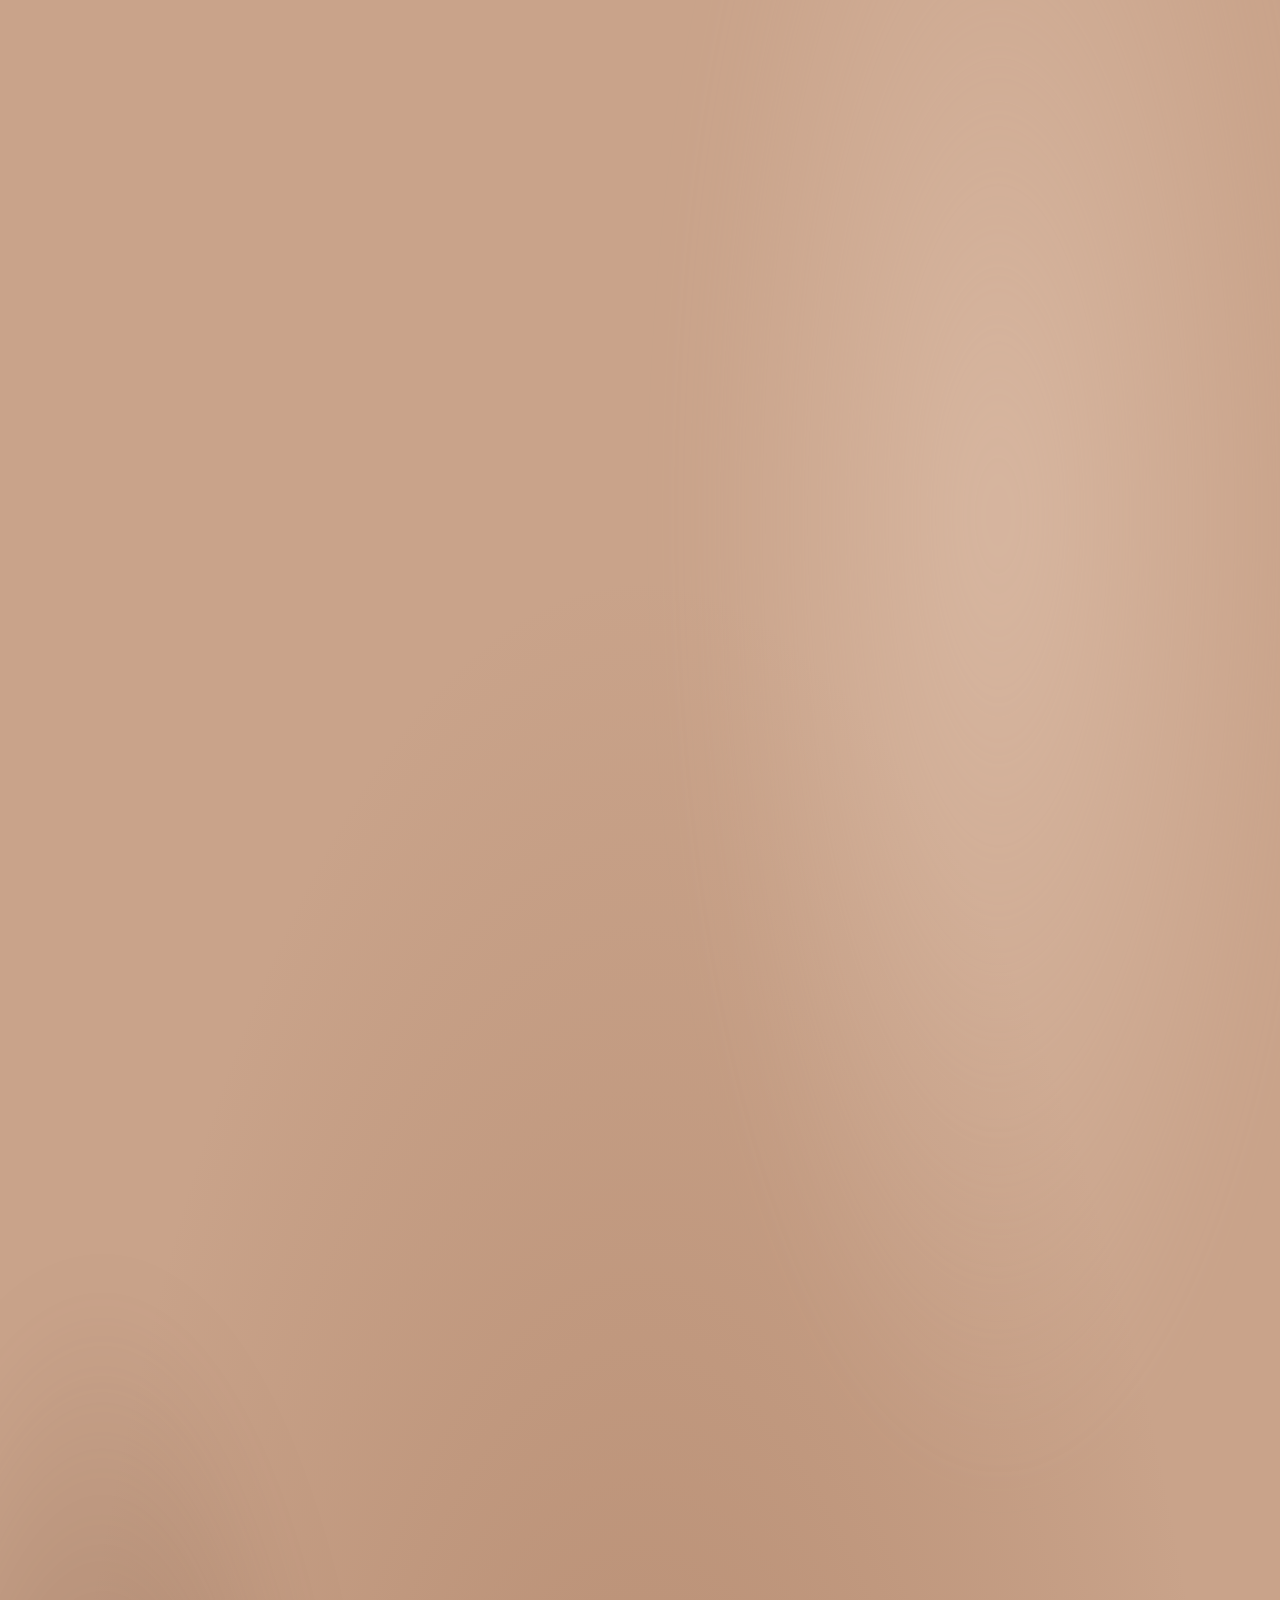
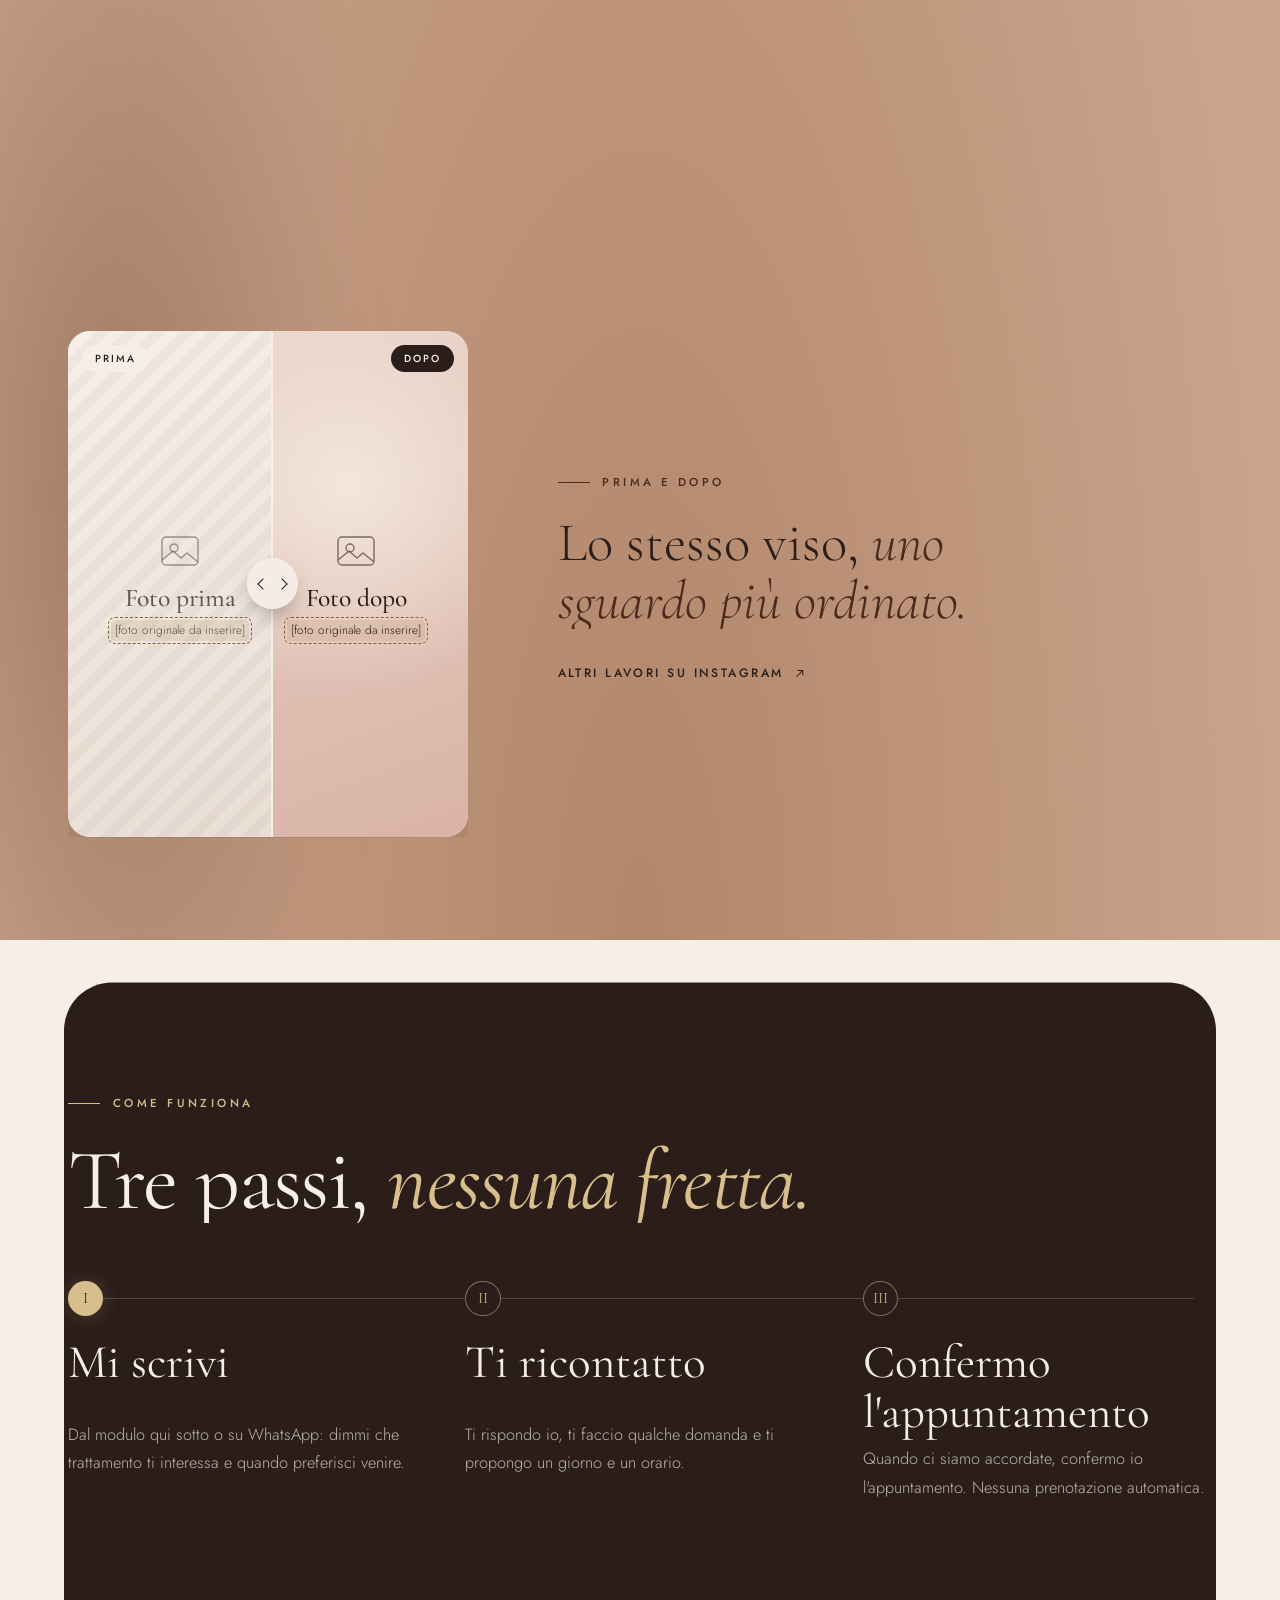
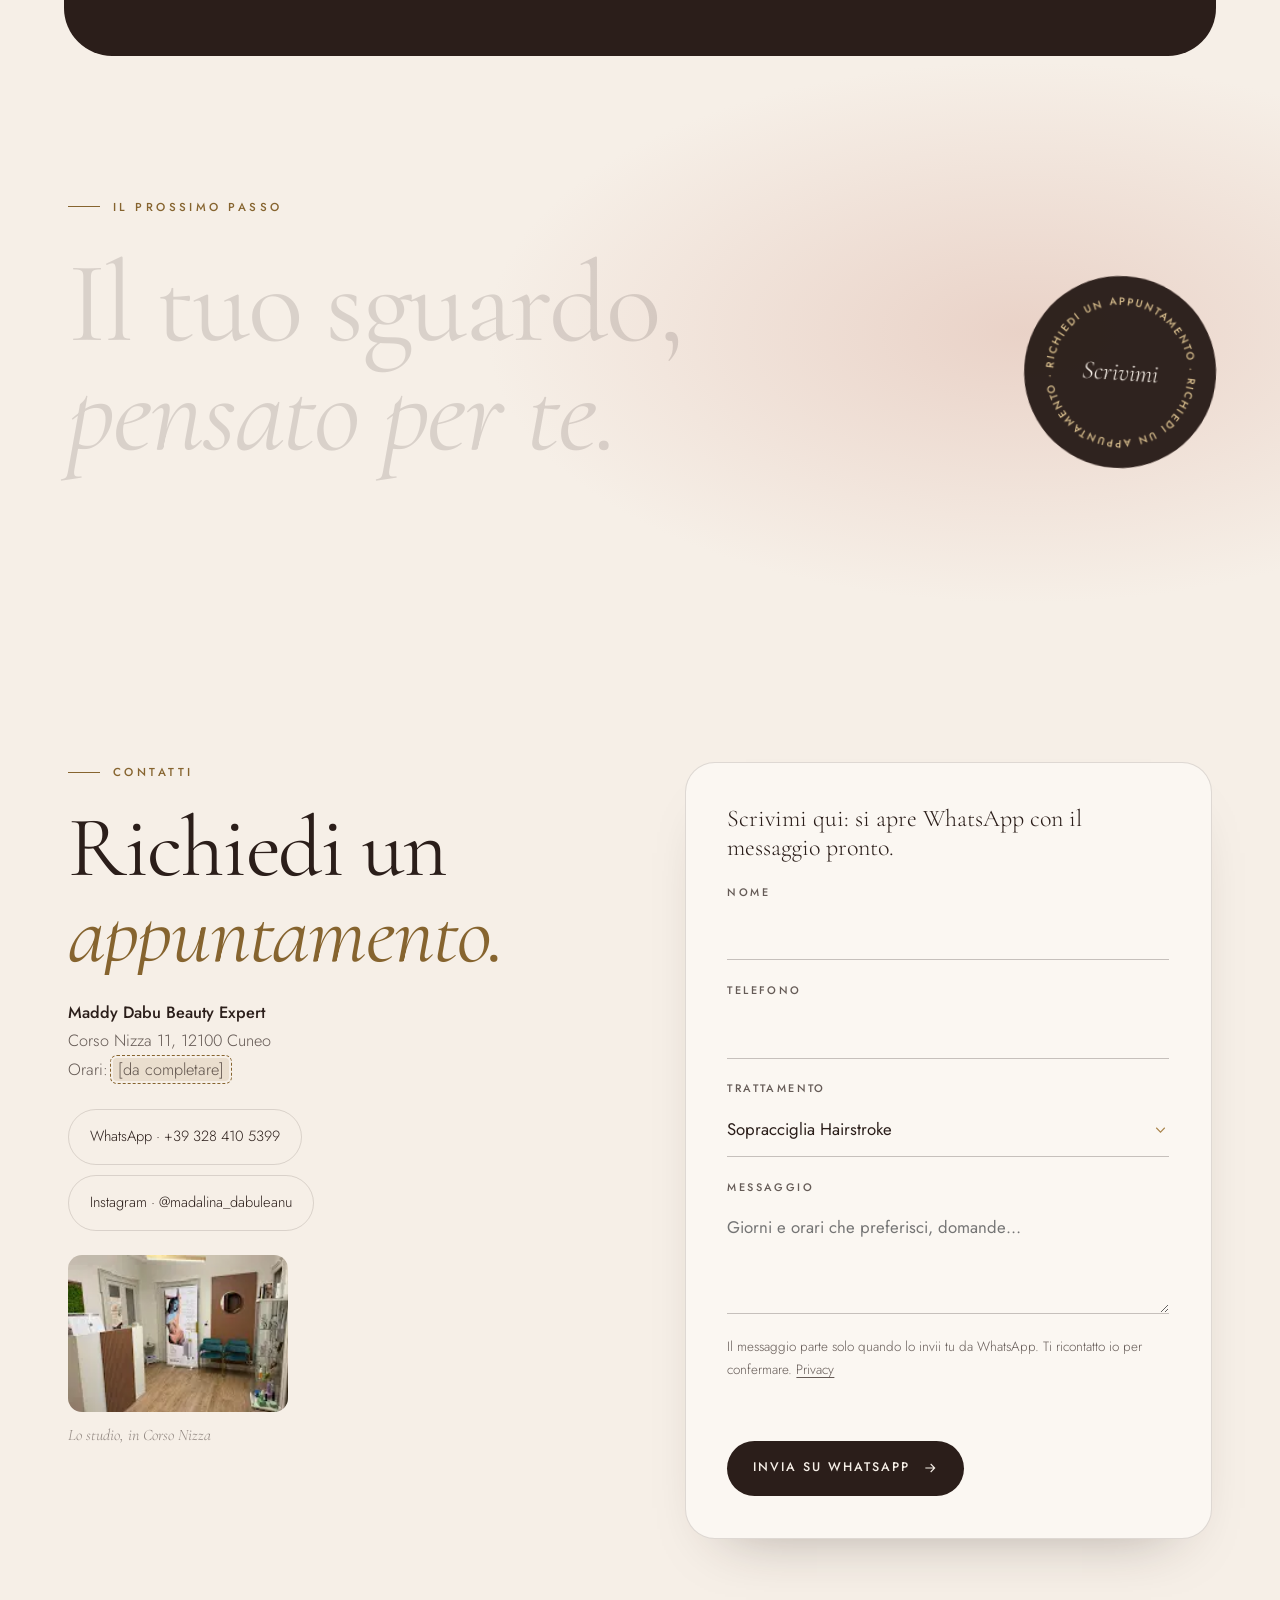
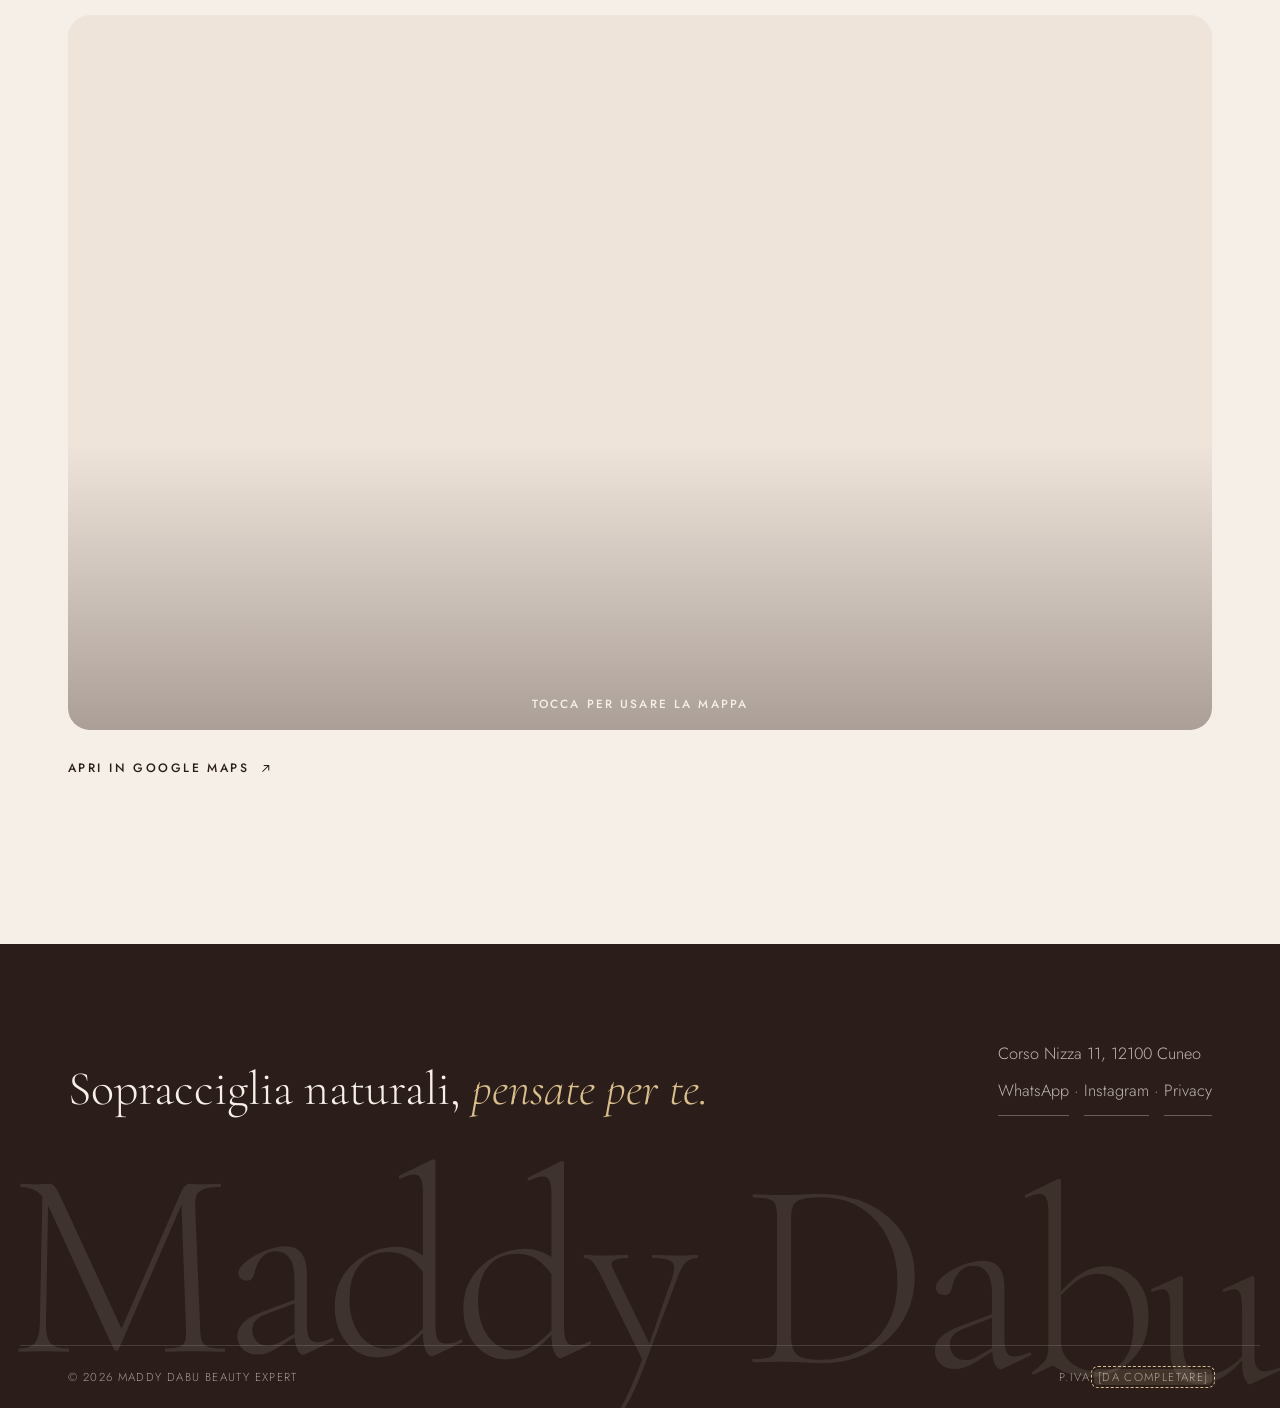
==== commit a179a877: "Prima e dopo: segnaposto al posto delle foto a bassa qualità Il cursore resta funzionante; le due me" ====
--- a/public/index.html
+++ b/public/index.html
@@ -256,12 +256,12 @@
   </div>
   <div class="cont prima-dopo">
     <figure class="pd" data-pd style="--pos:50%">
-      <img class="pd-dopo" src="assets/img/dopo-sopracciglio.webp" width="300" height="380" loading="lazy" decoding="async" alt="Dopo: sopracciglio ridisegnato, più pieno e definito">
-      <div class="pd-prima"><img src="assets/img/prima-sopracciglio.webp" width="300" height="380" loading="lazy" decoding="async" alt="Prima: sopracciglio rado e poco definito"></div>
+      <div class="pd-vuoto pd-vuoto--dopo"><svg viewBox="0 0 48 48" aria-hidden="true"><rect x="6" y="10" width="36" height="28" rx="4"/><circle cx="18" cy="21" r="4"/><path d="M6 33l11-9 8 7 6-5 11 9"/></svg><b>Foto dopo</b><span class="segnaposto">[foto originale da inserire]</span></div>
+      <div class="pd-prima"><div class="pd-vuoto pd-vuoto--prima"><svg viewBox="0 0 48 48" aria-hidden="true"><rect x="6" y="10" width="36" height="28" rx="4"/><circle cx="18" cy="21" r="4"/><path d="M6 33l11-9 8 7 6-5 11 9"/></svg><b>Foto prima</b><span class="segnaposto">[foto originale da inserire]</span></div></div>
       <span class="pd-et pd-et--1" aria-hidden="true">Prima</span><span class="pd-et pd-et--2" aria-hidden="true">Dopo</span>
       <span class="pd-maniglia" aria-hidden="true"><i></i></span>
       <input class="pd-range" type="range" min="0" max="100" value="50" aria-label="Confronto prima e dopo: sposta per vedere il prima o il dopo">
-      <figcaption class="sr">Trascina il cursore: a sinistra il sopracciglio prima del trattamento, a destra dopo.</figcaption>
+      <figcaption class="sr">Spazio per il confronto prima e dopo: le foto originali sono da inserire.</figcaption>
     </figure>
     <div class="pd-testo">
       <p class="occhiello">Prima e dopo</p>
--- a/public/assets/css/style.css
+++ b/public/assets/css/style.css
@@ -450,3 +450,13 @@
 }
 
 .mv-testo .titolo { font-size: clamp(2.6rem, 1.6rem + 3.4vw, 4.6rem); }
+
+/* prima e dopo: segnaposto finché non arrivano le foto originali */
+.pd-vuoto { position: absolute; inset: 0; display: grid; place-content: center; justify-items: center; gap: .6rem; padding: 1.5rem; text-align: center; pointer-events: none; }
+.pd-vuoto--dopo { background: radial-gradient(80% 60% at 70% 30%, #f3e6dc, transparent 70%), linear-gradient(160deg, #ead6cb, #d9b3a6); color: var(--cacao); }
+.pd-vuoto--prima { background: repeating-linear-gradient(135deg, rgba(43, 30, 26, .04) 0 10px, transparent 10px 20px), linear-gradient(160deg, #f6efe7, #e8dcd2); color: var(--cacao-2); }
+.pd-vuoto svg { width: 3rem; height: 3rem; fill: none; stroke: currentColor; stroke-width: 1.4; stroke-linejoin: round; opacity: .6; }
+.pd-vuoto b { font-family: var(--serif); font-weight: 500; font-size: 1.6rem; line-height: 1; }
+.pd-vuoto .segnaposto { font-size: .74rem; }
+.pd-vuoto--prima { padding-right: 50%; }
+.pd-vuoto--dopo { padding-left: 50%; }
